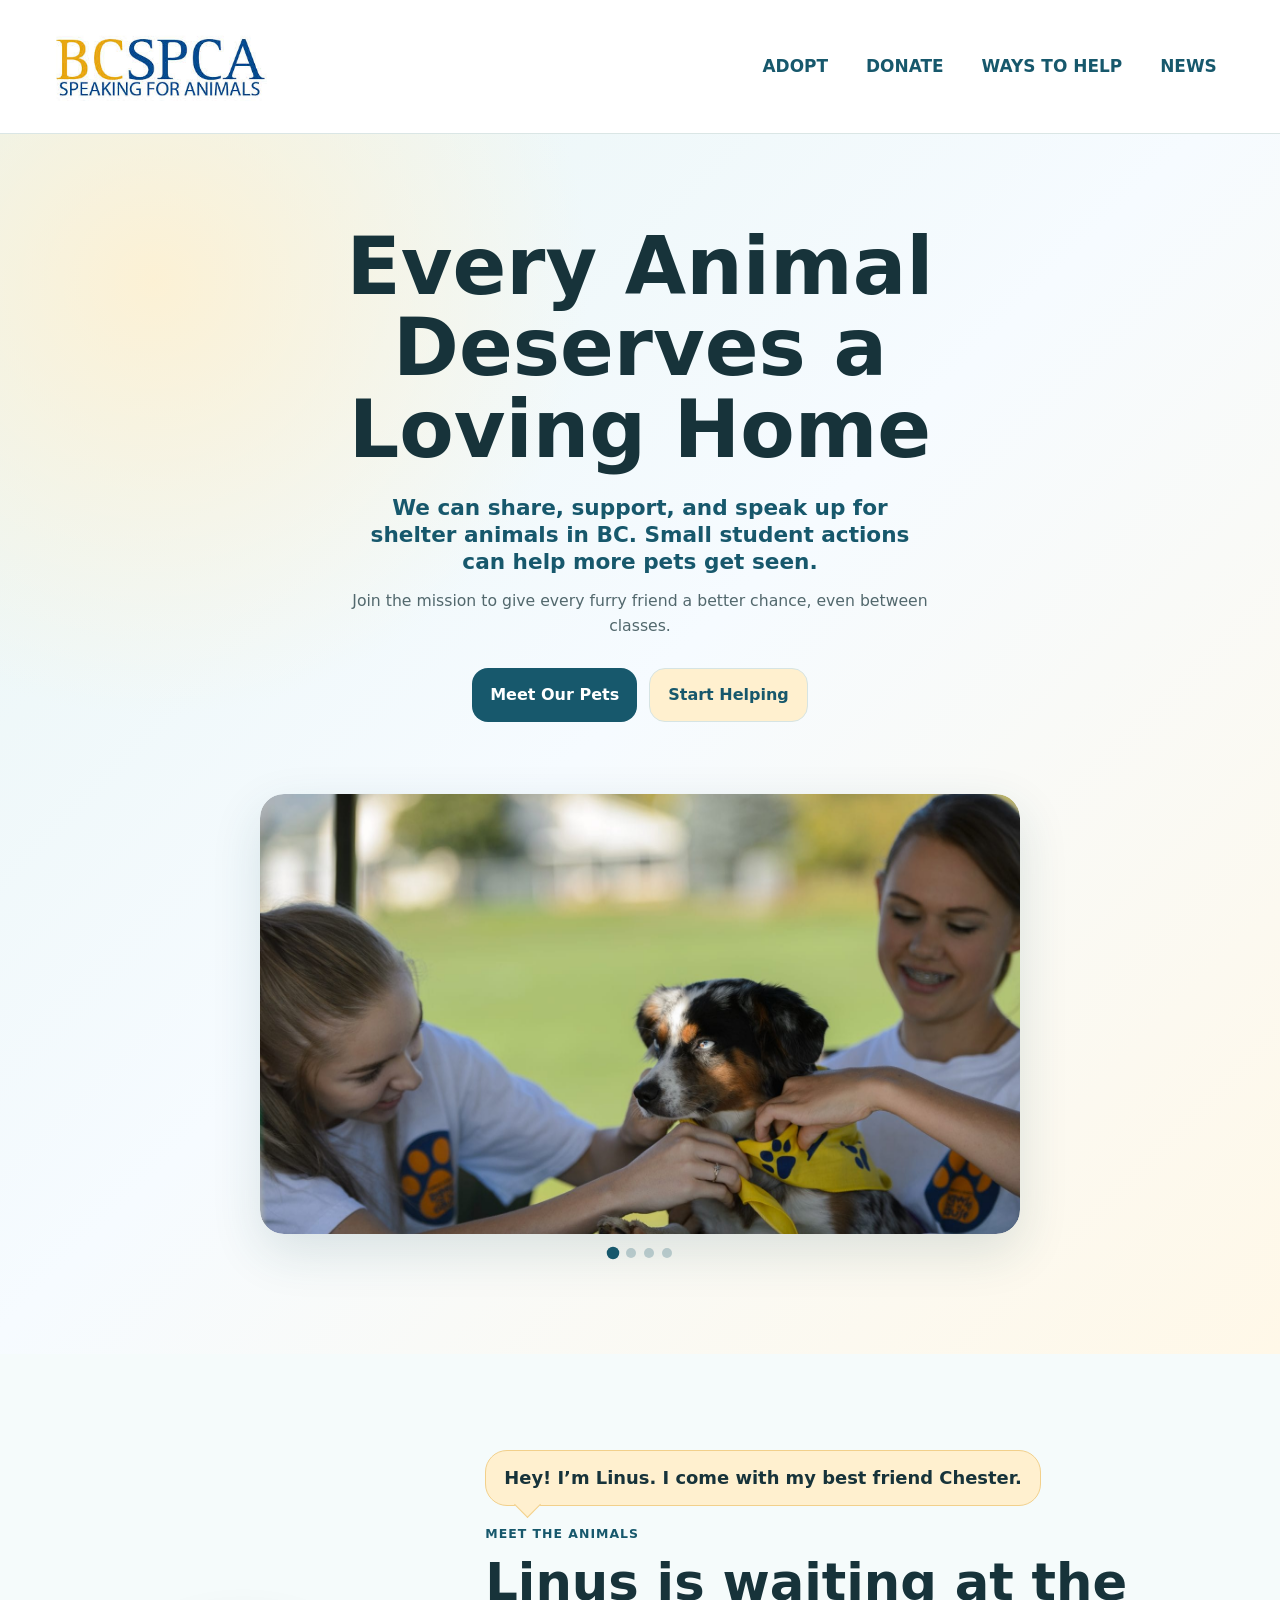
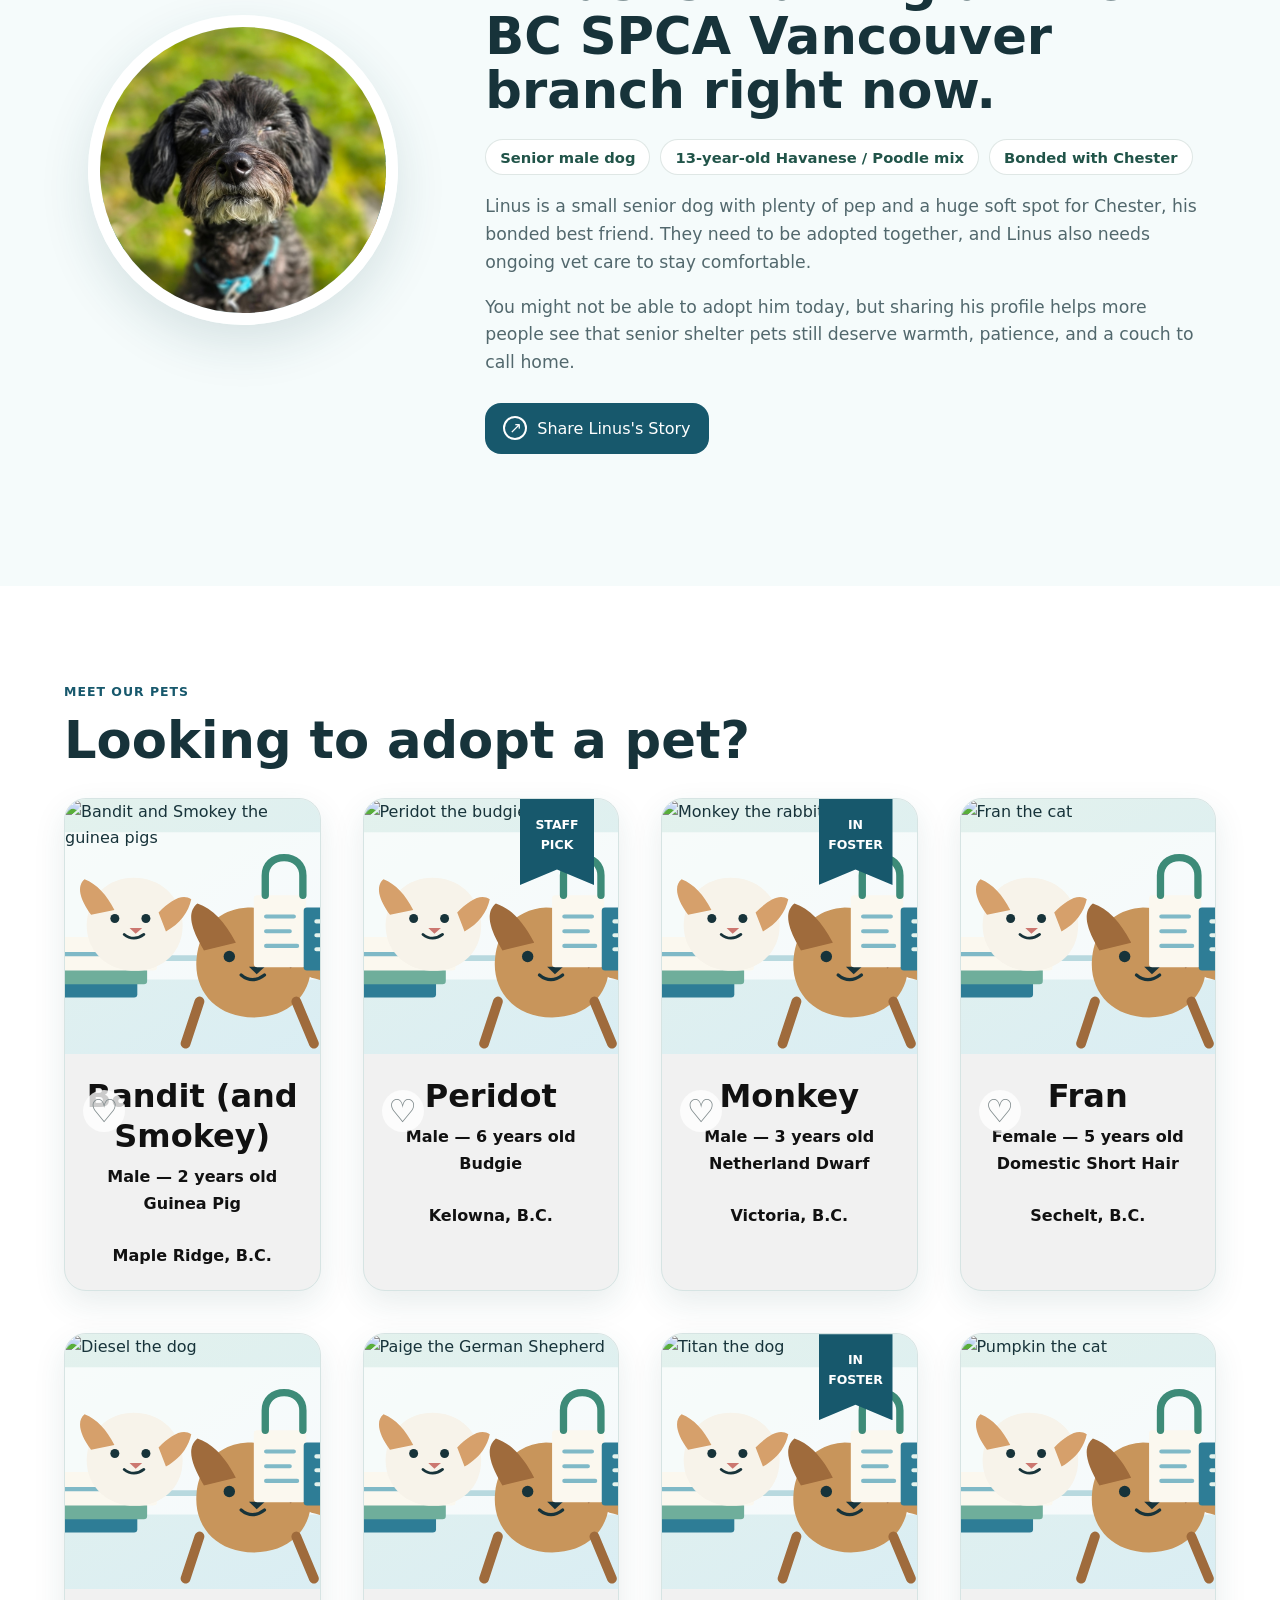
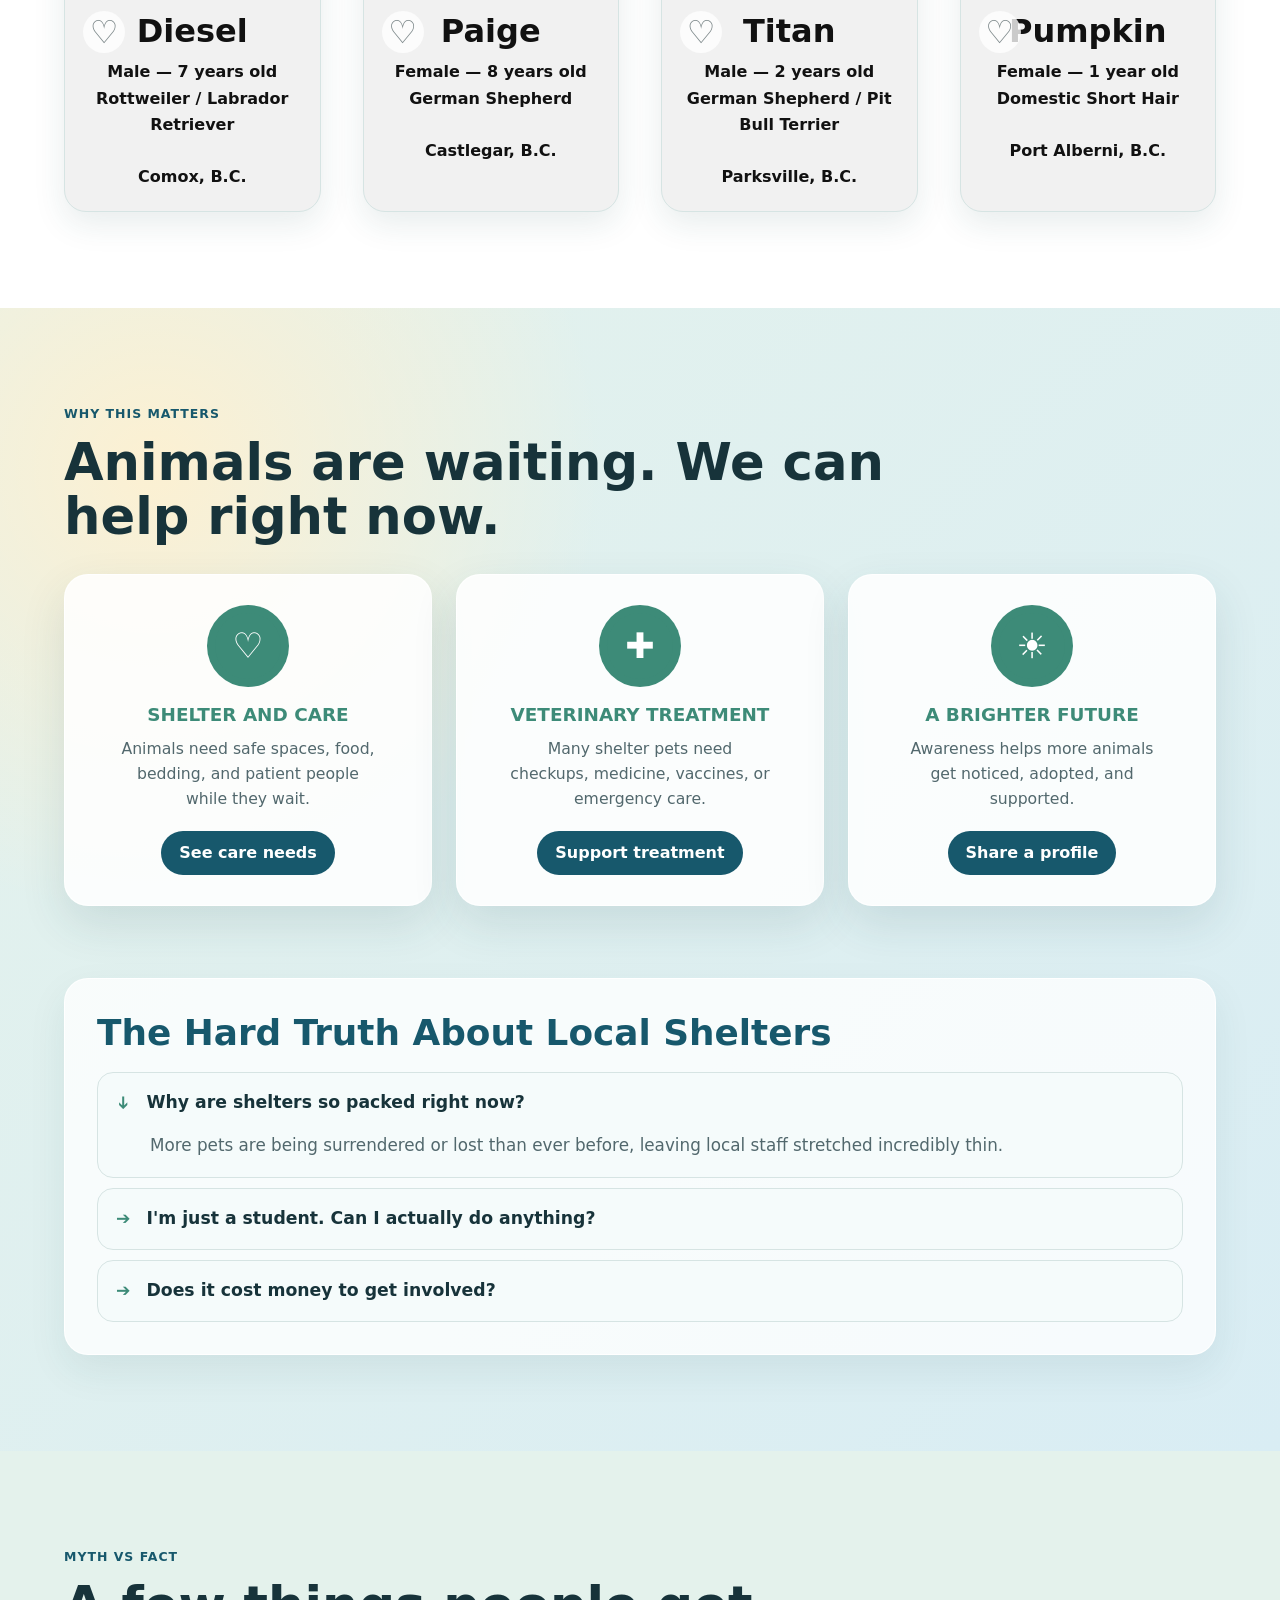
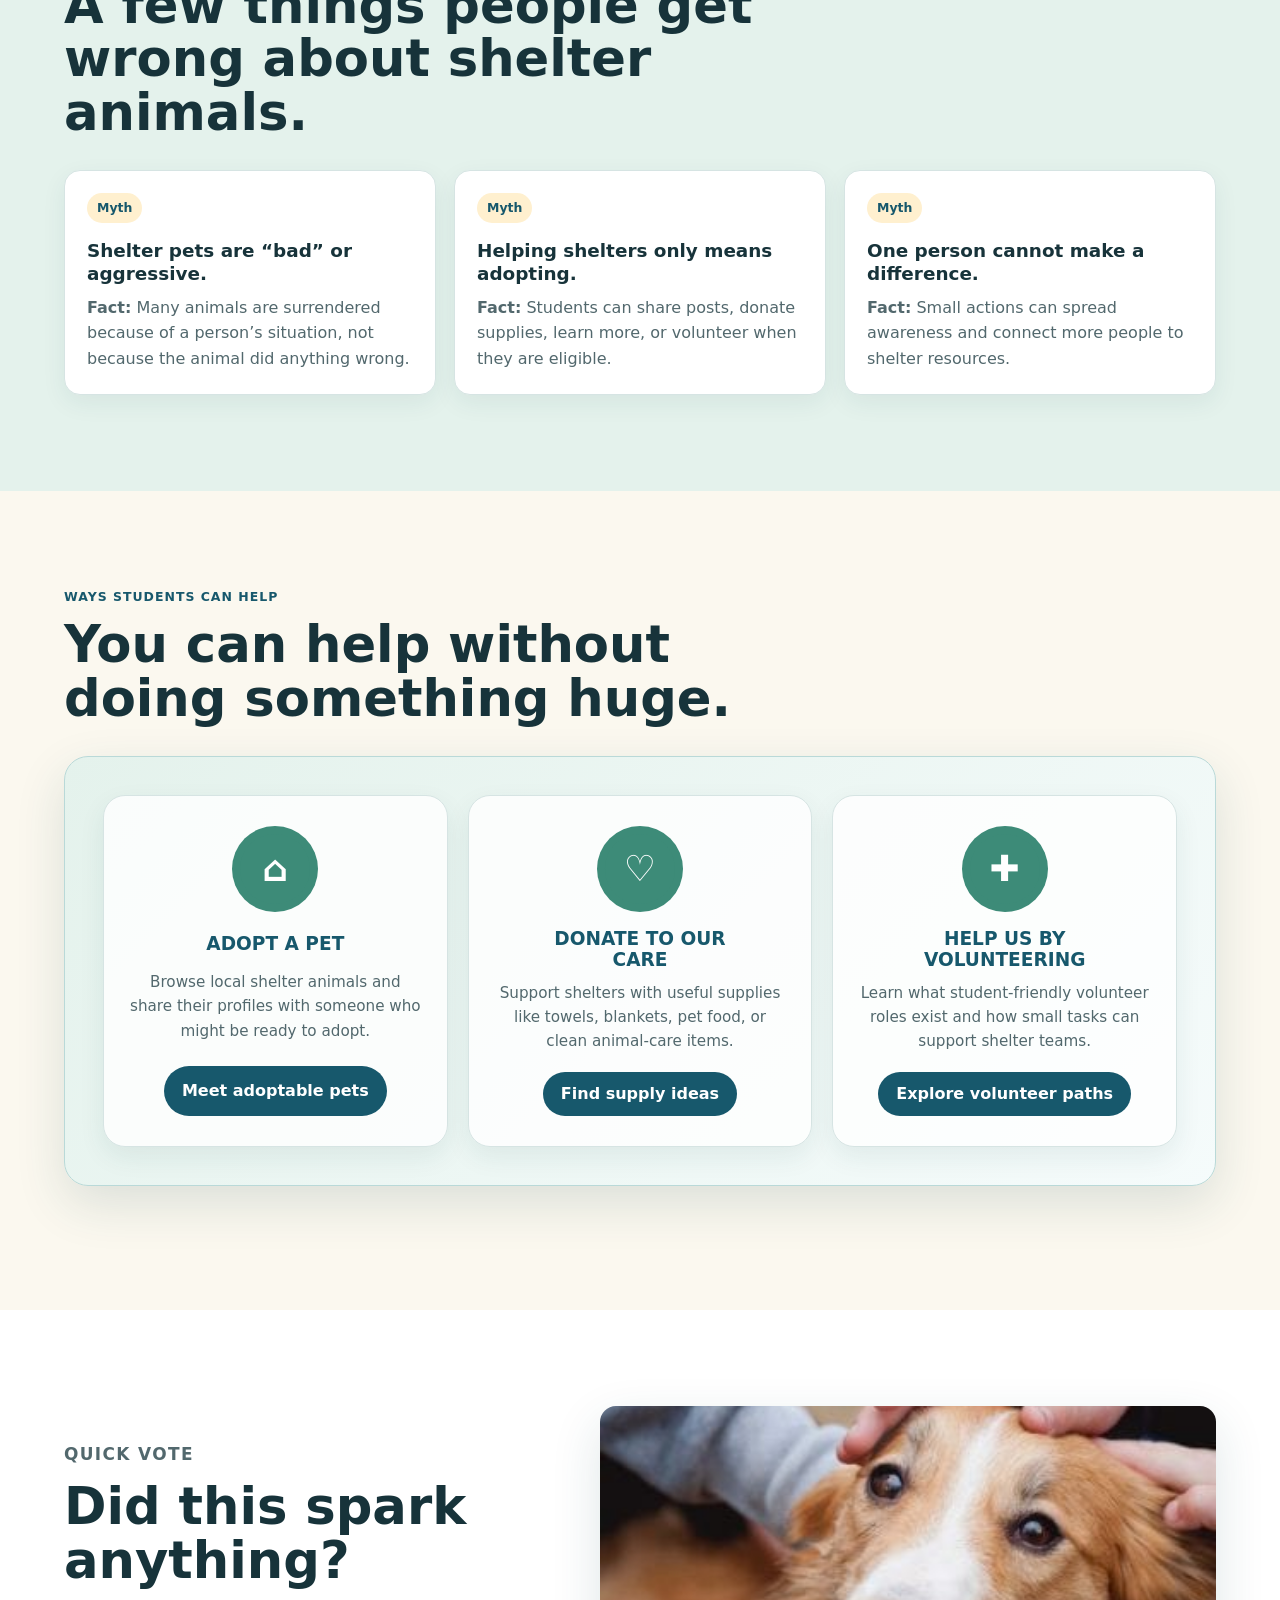
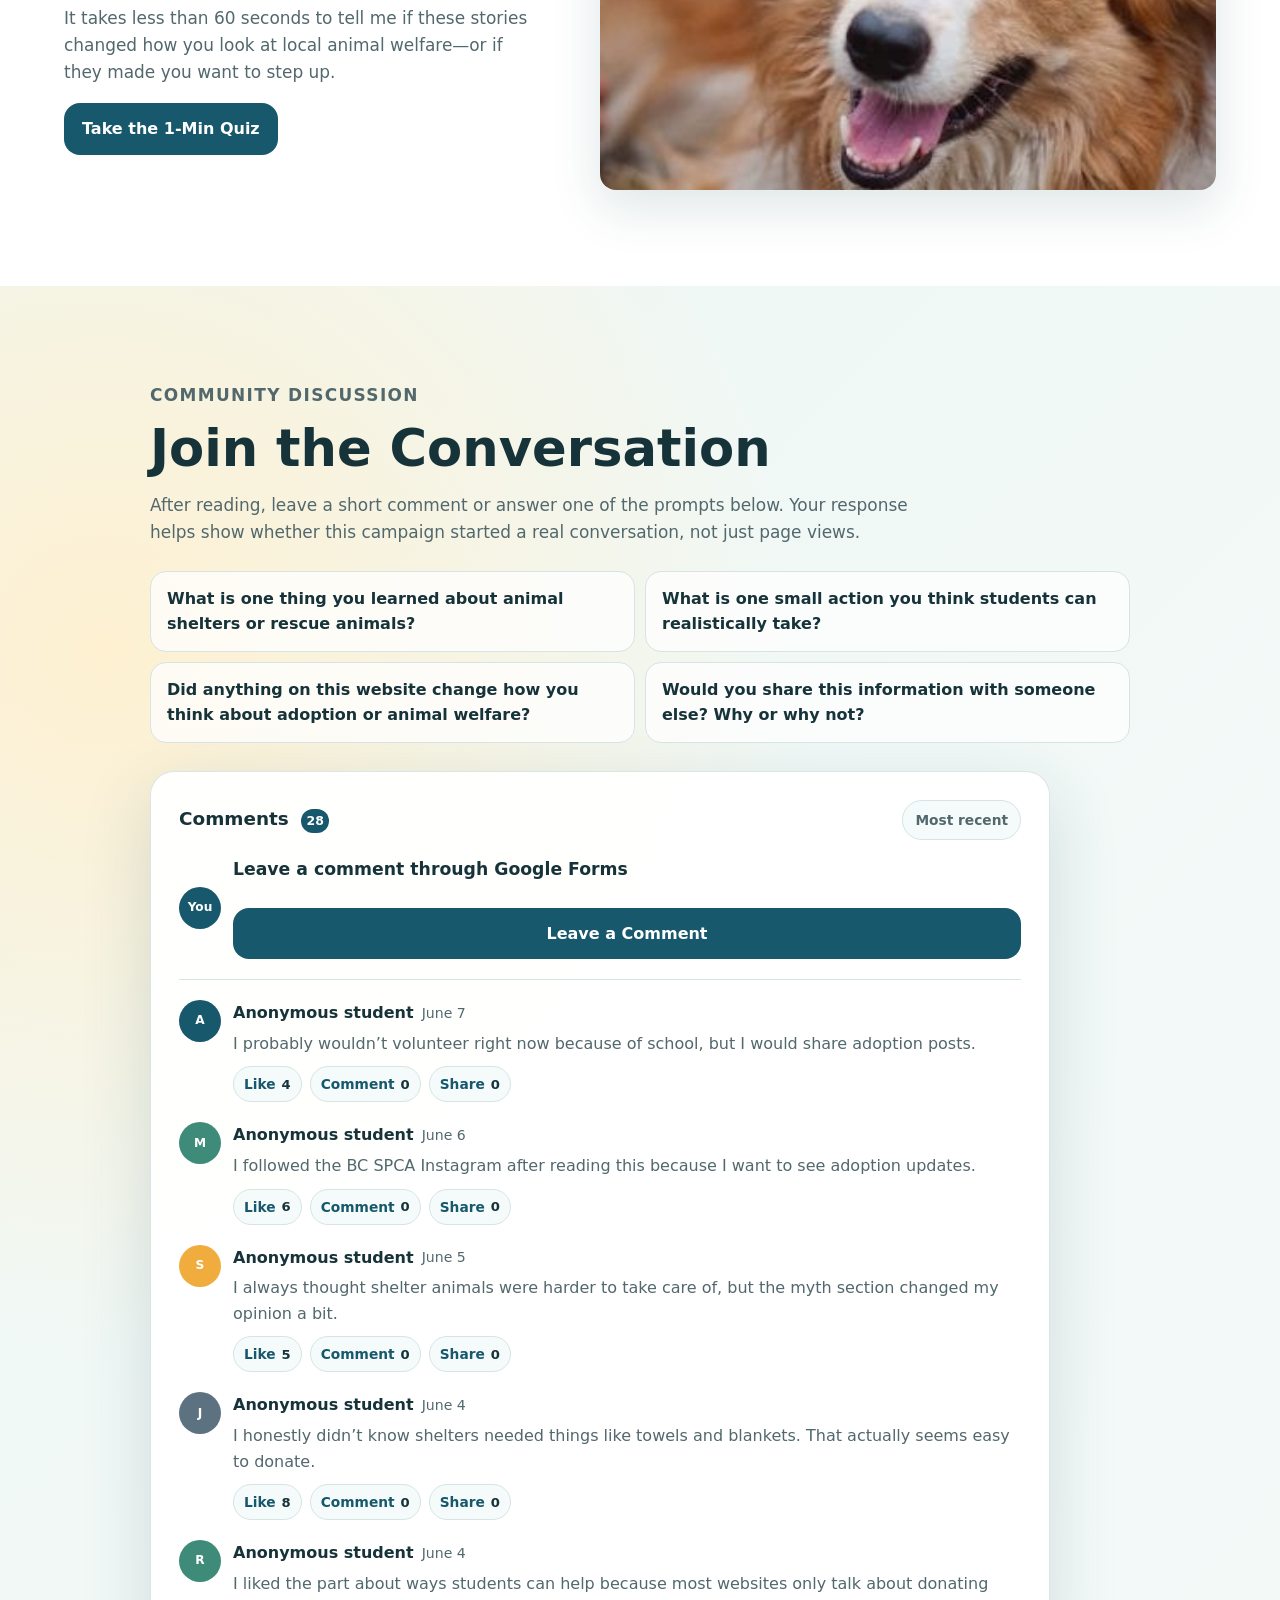
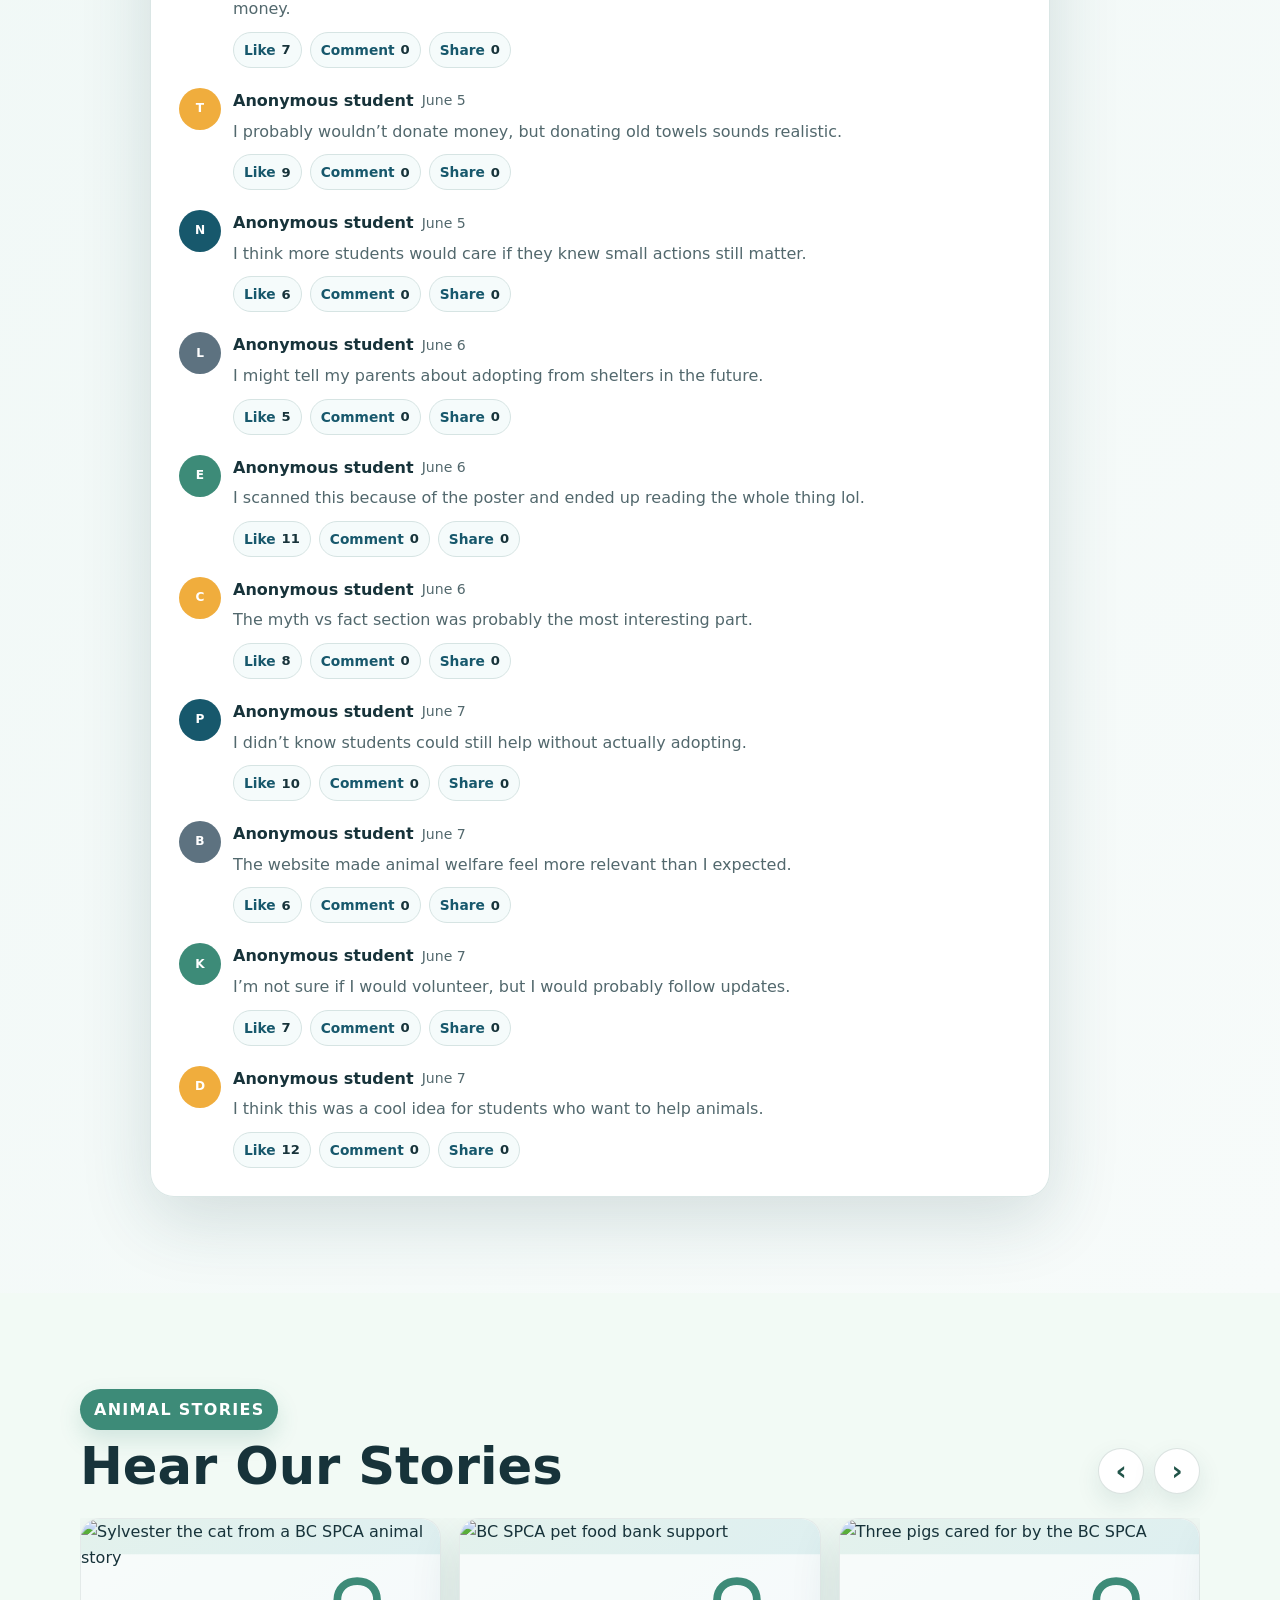
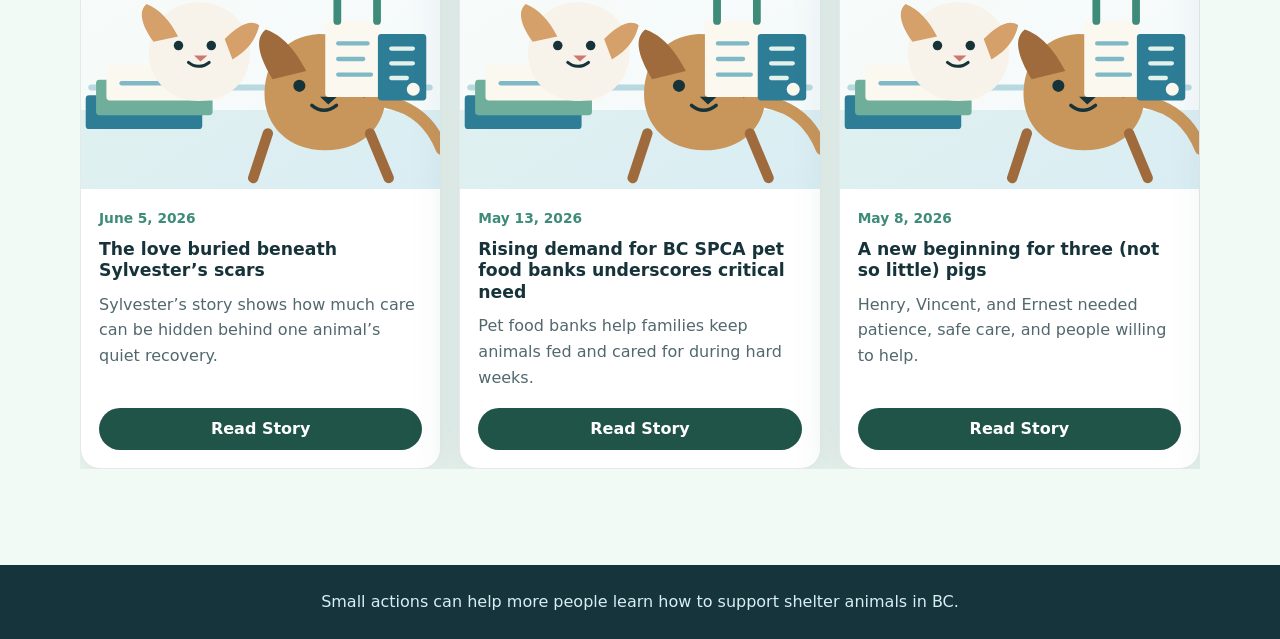
==== index.html @ 773fb3b7 "Third codex commit" ====
<!DOCTYPE html>
<html lang="en">
  <head>
    <meta charset="UTF-8" />
    <meta name="viewport" content="width=device-width, initial-scale=1.0" />
    <meta
      name="description"
      content="Simple ways students can support shelter animals in BC."
    />
    <title>Small Actions, Big Impact | Helping Shelter Animals in BC</title>
    <link rel="preconnect" href="https://images.pexels.com" />
    <link rel="stylesheet" href="styles.css" />
  </head>
  <body>
    <header class="site-header" aria-label="Page header">
      <a class="brand" href="#top" aria-label="BC SPCA home">
        <img src="assets/bcspca-logo.jpg" alt="BC SPCA Speaking for Animals" />
      </a>
      <nav aria-label="Main navigation">
        <a href="#pets">ADOPT</a>
        <a href="#help">DONATE</a>
        <a href="#why">WAYS TO HELP</a>
        <a href="#news">NEWS</a>
      </nav>
    </header>

    <main id="top">
      <section class="hero section-pad" aria-labelledby="hero-title">
        <div class="hero-content">
          <h1 id="hero-title">Every Animal Deserves a Loving Home</h1>
          <p class="subtitle">
            We can share, support, and speak up for shelter animals in BC. Small student actions can
            help more pets get seen.
          </p>
          <p class="hero-copy">
            Join the mission to give every furry friend a better chance, even between classes.
          </p>
          <div class="button-row">
            <a class="button primary" href="#pets">Meet Our Pets</a>
            <a class="button secondary" href="#help">Start Helping</a>
          </div>
        </div>

        <div class="hero-carousel" aria-label="Animal rescue photos">
          <div class="hero-carousel-window">
            <div class="hero-carousel-track" data-hero-track>
              <img
                src="assets/hero-girls-scarf-dog.jpg"
                alt="Two students putting a scarf on a dog"
              />
              <img
                src="assets/hero-school-club-banner.jpg"
                alt="A BC SPCA school pets club banner hanging on a fence"
              />
              <img
                src="assets/hero-cat-and-girl.jpg"
                alt="A student smiling at a cat"
              />
              <img
                src="assets/hero-guinea-pig-lap.jpg"
                alt="A guinea pig being held on a student's lap"
              />
            </div>
          </div>
          <div class="hero-carousel-dots" aria-label="Hero image carousel progress">
            <button type="button" data-hero-dot="0" aria-label="Show hero image 1" aria-current="true"></button>
            <button type="button" data-hero-dot="1" aria-label="Show hero image 2"></button>
            <button type="button" data-hero-dot="2" aria-label="Show hero image 3"></button>
            <button type="button" data-hero-dot="3" aria-label="Show hero image 4"></button>
          </div>
        </div>
      </section>

      <section class="animal-spotlight section-pad" aria-labelledby="spotlight-title">
        <figure class="spotlight-photo">
          <img
            src="assets/linus-bonded-to-chester.jpg"
            alt="Linus, a senior Havanese and Poodle mix at the BC SPCA Vancouver branch"
          />
        </figure>

        <div class="spotlight-copy">
          <p class="speech-bubble">Hey! I’m Linus. I come with my best friend Chester.</p>
          <p class="eyebrow">Meet the Animals</p>
          <h2 id="spotlight-title">Linus is waiting at the BC SPCA Vancouver branch right now.</h2>
          <ul class="spotlight-details" aria-label="Linus adoption details">
            <li>Senior male dog</li>
            <li>13-year-old Havanese / Poodle mix</li>
            <li>Bonded with Chester</li>
          </ul>
          <p>
            Linus is a small senior dog with plenty of pep and a huge soft spot for Chester, his
            bonded best friend. They need to be adopted together, and Linus also needs ongoing vet
            care to stay comfortable.
          </p>
          <p>
            You might not be able to adopt him today, but sharing his profile helps more people see
            that senior shelter pets still deserve warmth, patience, and a couch to call home.
          </p>
          <div class="linus-share">
            <button
              class="button primary share-story-button"
              type="button"
              data-share-button
              aria-expanded="false"
              aria-controls="linus-share-menu"
              data-share-title="Share Linus *bonded To Chester*"
              data-share-text="Linus is a senior dog at the BC SPCA Vancouver branch and is bonded with Chester."
              data-share-url="https://www.petfinder.com/dog/linus-bonded-to-chester-e10b2d6b-d2b9-40de-8120-86dfff3ef852/bc/vancouver/bc-spca-vancouver-branch-bc31/details/"
            >
              <span aria-hidden="true">↗</span>
              Share Linus's Story
            </button>
            <div class="share-menu" id="linus-share-menu" hidden>
              <p>Share this</p>
              <div class="share-menu-icons" aria-label="Share Linus on social media">
                <a
                  class="share-icon facebook"
                  href="https://www.facebook.com/sharer/sharer.php?u=https%3A%2F%2Fwww.petfinder.com%2Fdog%2Flinus-bonded-to-chester-e10b2d6b-d2b9-40de-8120-86dfff3ef852%2Fbc%2Fvancouver%2Fbc-spca-vancouver-branch-bc31%2Fdetails%2F"
                  target="_blank"
                  rel="noopener"
                  aria-label="Share Linus on Facebook"
                >
                  f
                </a>
                <a
                  class="share-icon email"
                  href="mailto:?subject=Share%20Linus%20%2Abonded%20To%20Chester%2A&body=Linus%20is%20a%20senior%20dog%20at%20the%20BC%20SPCA%20Vancouver%20branch%20and%20is%20bonded%20with%20Chester.%20See%20his%20profile%3A%20https%3A%2F%2Fwww.petfinder.com%2Fdog%2Flinus-bonded-to-chester-e10b2d6b-d2b9-40de-8120-86dfff3ef852%2Fbc%2Fvancouver%2Fbc-spca-vancouver-branch-bc31%2Fdetails%2F"
                  aria-label="Share Linus by email"
                >
                  ✉
                </a>
                <a
                  class="share-icon twitter"
                  href="https://twitter.com/intent/tweet?text=Share%20Linus%20%2Abonded%20To%20Chester%2A&url=https%3A%2F%2Fwww.petfinder.com%2Fdog%2Flinus-bonded-to-chester-e10b2d6b-d2b9-40de-8120-86dfff3ef852%2Fbc%2Fvancouver%2Fbc-spca-vancouver-branch-bc31%2Fdetails%2F"
                  target="_blank"
                  rel="noopener"
                  aria-label="Share Linus on X"
                >
                  X
                </a>
                <a
                  class="share-icon linkedin"
                  href="https://www.linkedin.com/sharing/share-offsite/?url=https%3A%2F%2Fwww.petfinder.com%2Fdog%2Flinus-bonded-to-chester-e10b2d6b-d2b9-40de-8120-86dfff3ef852%2Fbc%2Fvancouver%2Fbc-spca-vancouver-branch-bc31%2Fdetails%2F"
                  target="_blank"
                  rel="noopener"
                  aria-label="Share Linus on LinkedIn"
                >
                  in
                </a>
                <a
                  class="share-icon pinterest"
                  href="https://www.pinterest.com/pin/create/button/?url=https%3A%2F%2Fwww.petfinder.com%2Fdog%2Flinus-bonded-to-chester-e10b2d6b-d2b9-40de-8120-86dfff3ef852%2Fbc%2Fvancouver%2Fbc-spca-vancouver-branch-bc31%2Fdetails%2F&description=Share%20Linus%20%2Abonded%20To%20Chester%2A"
                  target="_blank"
                  rel="noopener"
                  aria-label="Share Linus on Pinterest"
                >
                  P
                </a>
                <a
                  class="share-icon whatsapp"
                  href="https://api.whatsapp.com/send?text=Share%20Linus%20%2Abonded%20To%20Chester%2A%20https%3A%2F%2Fwww.petfinder.com%2Fdog%2Flinus-bonded-to-chester-e10b2d6b-d2b9-40de-8120-86dfff3ef852%2Fbc%2Fvancouver%2Fbc-spca-vancouver-branch-bc31%2Fdetails%2F"
                  target="_blank"
                  rel="noopener"
                  aria-label="Share Linus on WhatsApp"
                >
                  W
                </a>
                <button
                  class="share-icon copy-link"
                  type="button"
                  data-copy-share-link
                  data-share-url="https://www.petfinder.com/dog/linus-bonded-to-chester-e10b2d6b-d2b9-40de-8120-86dfff3ef852/bc/vancouver/bc-spca-vancouver-branch-bc31/details/"
                  aria-label="Copy Linus profile link"
                >
                  ⛓
                </button>
              </div>
            </div>
            <p class="share-status" aria-live="polite"></p>
          </div>
        </div>
      </section>

      <section id="pets" class="meet-pets section-pad" aria-labelledby="pets-title">
        <div class="section-heading">
          <p class="eyebrow">Meet Our Pets</p>
          <h2 id="pets-title">Looking to adopt a pet?</h2>
        </div>

        <div class="pet-grid" aria-label="Adoptable pet cards">
          <a class="pet-card real-pet-card" href="https://adopt.spca.bc.ca/pets/780961/" target="_blank" rel="noopener">
            <img
              src="https://bcspca.shelterbuddy.com/storage/image/f5d655cb03934003b1d026d875f5e42e-1742490961-1742490975-jpg/512-0-"
              alt="Bandit and Smokey the guinea pigs"
            />
            <span class="pet-heart" aria-hidden="true">♡</span>
            <div class="pet-info">
              <h3>Bandit (and Smokey)</h3>
              <p>Male — 2 years old</p>
              <p>Guinea Pig</p>
              <span>Maple Ridge, B.C.</span>
            </div>
          </a>

          <a class="pet-card real-pet-card" href="https://adopt.spca.bc.ca/pets/789870/" target="_blank" rel="noopener">
            <span class="pet-ribbon">Staff pick</span>
            <img
              src="https://bcspca.shelterbuddy.com/storage/image/6eb6e6e0a5da42f5ba2e24404ea34b59-1772987093-1772987097-jpeg/512-0-"
              alt="Peridot the budgie"
            />
            <span class="pet-heart" aria-hidden="true">♡</span>
            <div class="pet-info">
              <h3>Peridot</h3>
              <p>Male — 6 years old</p>
              <p>Budgie</p>
              <span>Kelowna, B.C.</span>
            </div>
          </a>

          <a class="pet-card real-pet-card" href="https://adopt.spca.bc.ca/pets/788794/" target="_blank" rel="noopener">
            <span class="pet-ribbon">In foster</span>
            <img
              src="https://bcspca.shelterbuddy.com/storage/image/2ddde1e6e785481985350c576d2b8a5a-1769131964-1769131971-jpeg/512-0-"
              alt="Monkey the rabbit"
            />
            <span class="pet-heart" aria-hidden="true">♡</span>
            <div class="pet-info">
              <h3>Monkey</h3>
              <p>Male — 3 years old</p>
              <p>Netherland Dwarf</p>
              <span>Victoria, B.C.</span>
            </div>
          </a>

          <a class="pet-card real-pet-card" href="https://adopt.spca.bc.ca/pets/790618/" target="_blank" rel="noopener">
            <img
              src="https://bcspca.shelterbuddy.com/storage/image/c7bfff72e2634cf8821329eae627c089-1777317473-1777317481-jpeg/1024-0-"
              alt="Fran the cat"
            />
            <span class="pet-heart" aria-hidden="true">♡</span>
            <div class="pet-info">
              <h3>Fran</h3>
              <p>Female — 5 years old</p>
              <p>Domestic Short Hair</p>
              <span>Sechelt, B.C.</span>
            </div>
          </a>

          <a class="pet-card real-pet-card" href="https://adopt.spca.bc.ca/pets/790181/" target="_blank" rel="noopener">
            <img
              src="https://bcspca.shelterbuddy.com/storage/image/31c85f7e6f3648cb8682d94d23751175-1779137927-1779138000-jpg/512-0-"
              alt="Diesel the dog"
            />
            <span class="pet-heart" aria-hidden="true">♡</span>
            <div class="pet-info">
              <h3>Diesel</h3>
              <p>Male — 7 years old</p>
              <p>Rottweiler / Labrador Retriever</p>
              <span>Comox, B.C.</span>
            </div>
          </a>

          <a class="pet-card real-pet-card" href="https://adopt.spca.bc.ca/pets/790973/" target="_blank" rel="noopener">
            <img
              src="https://bcspca.shelterbuddy.com/storage/image/6d667b23b8a84e15b79160466209defe-1778802448-1780699249-jpg/512-0-"
              alt="Paige the German Shepherd"
            />
            <span class="pet-heart" aria-hidden="true">♡</span>
            <div class="pet-info">
              <h3>Paige</h3>
              <p>Female — 8 years old</p>
              <p>German Shepherd</p>
              <span>Castlegar, B.C.</span>
            </div>
          </a>

          <a class="pet-card real-pet-card" href="https://adopt.spca.bc.ca/pets/790745/" target="_blank" rel="noopener">
            <span class="pet-ribbon">In foster</span>
            <img
              src="https://bcspca.shelterbuddy.com/storage/image/938a45e834bb4288ab2210af97e71361-1778266271-1778266290-jpeg/512-0-"
              alt="Titan the dog"
            />
            <span class="pet-heart" aria-hidden="true">♡</span>
            <div class="pet-info">
              <h3>Titan</h3>
              <p>Male — 2 years old</p>
              <p>German Shepherd / Pit Bull Terrier</p>
              <span>Parksville, B.C.</span>
            </div>
          </a>

          <a class="pet-card real-pet-card" href="https://adopt.spca.bc.ca/pets/791448/" target="_blank" rel="noopener">
            <img
              src="https://bcspca.shelterbuddy.com/storage/image/b7d9d36ae2e94905844f7f4ba56d80c2-1780767827-1780781102-jpg/512-0-"
              alt="Pumpkin the cat"
            />
            <span class="pet-heart" aria-hidden="true">♡</span>
            <div class="pet-info">
              <h3>Pumpkin</h3>
              <p>Female — 1 year old</p>
              <p>Domestic Short Hair</p>
              <span>Port Alberni, B.C.</span>
            </div>
          </a>
        </div>
      </section>

      <section id="why" class="why section-pad" aria-labelledby="why-title">
        <div class="section-heading">
          <p class="eyebrow">Why This Matters</p>
          <h2 id="why-title">Animals are waiting. We can help right now.</h2>
        </div>

        <div class="impact-grid" aria-label="Why support matters">
          <article class="impact-card">
            <span class="impact-icon" aria-hidden="true">♡</span>
            <h3>Shelter and care</h3>
            <p>Animals need safe spaces, food, bedding, and patient people while they wait.</p>
            <a href="https://spca.bc.ca/programs-services/animal-centre-services/" target="_blank" rel="noopener">See care needs</a>
          </article>

          <article class="impact-card">
            <span class="impact-icon" aria-hidden="true">✚</span>
            <h3>Veterinary treatment</h3>
            <p>Many shelter pets need checkups, medicine, vaccines, or emergency care.</p>
            <a href="https://medical.spca.bc.ca/" target="_blank" rel="noopener">Support treatment</a>
          </article>

          <article class="impact-card">
            <span class="impact-icon" aria-hidden="true">☀</span>
            <h3>A brighter future</h3>
            <p>Awareness helps more animals get noticed, adopted, and supported.</p>
            <a href="https://adopt.spca.bc.ca/pets/" target="_blank" rel="noopener">Share a profile</a>
          </article>
        </div>

        <div class="shelter-faq" aria-labelledby="faq-title">
          <h3 id="faq-title">The Hard Truth About Local Shelters</h3>

          <div class="faq-item is-open">
            <button class="faq-question" type="button" aria-expanded="true">
              <span>Why are shelters so packed right now?</span>
            </button>
            <div class="faq-answer">
              <p>More pets are being surrendered or lost than ever before, leaving local staff stretched incredibly thin.</p>
            </div>
          </div>

          <div class="faq-item">
            <button class="faq-question" type="button" aria-expanded="false">
              <span>I'm just a student. Can I actually do anything?</span>
            </button>
            <div class="faq-answer">
              <p>Yes. Shelters desperately need community word-of-mouth. Driving local awareness helps animals find homes faster.</p>
            </div>
          </div>

          <div class="faq-item">
            <button class="faq-question" type="button" aria-expanded="false">
              <span>Does it cost money to get involved?</span>
            </button>
            <div class="faq-answer">
              <p>Not a single cent. Sharing resources, donating old blankets, or volunteering your time costs absolutely nothing.</p>
            </div>
          </div>
        </div>
      </section>

      <section class="myths section-pad" aria-labelledby="myth-title">
        <div class="section-heading">
          <p class="eyebrow">Myth vs Fact</p>
          <h2 id="myth-title">A few things people get wrong about shelter animals.</h2>
        </div>

        <div class="card-grid three">
          <article class="card myth-card">
            <span class="tag">Myth</span>
            <h3>Shelter pets are “bad” or aggressive.</h3>
            <p><strong>Fact:</strong> Many animals are surrendered because of a person’s situation, not because the animal did anything wrong.</p>
          </article>

          <article class="card myth-card">
            <span class="tag">Myth</span>
            <h3>Helping shelters only means adopting.</h3>
            <p><strong>Fact:</strong> Students can share posts, donate supplies, learn more, or volunteer when they are eligible.</p>
          </article>

          <article class="card myth-card">
            <span class="tag">Myth</span>
            <h3>One person cannot make a difference.</h3>
            <p><strong>Fact:</strong> Small actions can spread awareness and connect more people to shelter resources.</p>
          </article>
        </div>
      </section>

      <section id="help" class="help section-pad" aria-labelledby="help-title">
        <div class="section-heading">
          <p class="eyebrow">Ways Students Can Help</p>
          <h2 id="help-title">You can help without doing something huge.</h2>
        </div>

        <div class="ways-grid rescue-actions" aria-label="Three ways to help">
          <article class="way-card">
            <span class="way-icon" aria-hidden="true">⌂</span>
            <h3>Adopt a pet</h3>
            <p>Browse local shelter animals and share their profiles with someone who might be ready to adopt.</p>
            <a href="https://adopt.spca.bc.ca/pets/" target="_blank" rel="noopener">Meet adoptable pets</a>
          </article>

          <article class="way-card">
            <span class="way-icon" aria-hidden="true">♡</span>
            <h3>Donate to our care</h3>
            <p>Support shelters with useful supplies like towels, blankets, pet food, or clean animal-care items.</p>
            <a href="https://spca.bc.ca/donate/other-ways-to-give/" target="_blank" rel="noopener">Find supply ideas</a>
          </article>

          <article class="way-card">
            <span class="way-icon" aria-hidden="true">✚</span>
            <h3>Help us by volunteering</h3>
            <p>Learn what student-friendly volunteer roles exist and how small tasks can support shelter teams.</p>
            <a href="https://spca.bc.ca/ways-to-help/volunteer/youth-volunteers/" target="_blank" rel="noopener">Explore volunteer paths</a>
          </article>
        </div>
      </section>

      <section id="survey" class="survey section-pad" aria-labelledby="survey-title">
        <div class="split">
          <div>
            <p class="eyebrow">Quick Vote</p>
            <h2 id="survey-title">Did this spark anything?</h2>
            <p>
              It takes less than 60 seconds to tell me if these stories changed how you look at
              local animal welfare—or if they made you want to step up.
            </p>
            <a class="button primary" href="#GOOGLE_FORM_LINK">Take the 1-Min Quiz</a>
          </div>

          <img
            src="assets/quick-vote-dog.jpg"
            alt="A happy dog being petted by students"
          />
        </div>
      </section>

      <section id="discussion" class="discussion section-pad" aria-labelledby="discussion-title">
        <div class="discussion-main">
          <p class="eyebrow">Community Discussion</p>
          <h2 id="discussion-title">Join the Conversation</h2>
          <p>
            After reading, leave a short comment or answer one of the prompts below. Your response
            helps show whether this campaign started a real conversation, not just page views.
          </p>

          <div class="prompt-list" aria-label="Discussion prompts">
            <p>What is one thing you learned about animal shelters or rescue animals?</p>
            <p>What is one small action you think students can realistically take?</p>
            <p>Did anything on this website change how you think about adoption or animal welfare?</p>
            <p>Would you share this information with someone else? Why or why not?</p>
          </div>

          <div class="comment-board" aria-labelledby="recent-comments-title">
            <div class="comment-board-top">
              <h3 id="recent-comments-title">Comments <span>28</span></h3>
              <div class="comment-sort" aria-label="Comment sorting">
                <span>Most recent</span>
              </div>
            </div>

            <div class="comment-form google-comment-card" aria-describedby="comment-note">
              <div class="comment-avatar" aria-hidden="true">You</div>
              <div class="comment-composer">
                <h4>Leave a comment through Google Forms</h4>
                <!-- Replace #COMMENT_FORM_LINK with your Google Form URL for collecting comments. -->
                <a class="button primary discussion-link" href="#COMMENT_FORM_LINK" target="_blank" rel="noopener">
                  Leave a Comment
                </a>
              </div>
            </div>

            <div class="comment-stack">
              <article class="feed-comment">
                <div class="comment-avatar" aria-hidden="true">A</div>
                <div class="comment-content">
                  <div class="comment-header">
                    <strong>Anonymous student</strong>
                    <span>June 7</span>
                  </div>
                  <p>I probably wouldn’t volunteer right now because of school, but I would share adoption posts.</p>
                  <div class="comment-actions" aria-label="Comment actions">
                    <button class="comment-action-button like-button" type="button" data-comment-id="comment-1" data-base-likes="4">
                      Like
                    </button>
                    <button class="comment-action-button reply-button" type="button" data-comment-id="comment-1">
                      Reply
                    </button>
                    <span class="like-count" data-comment-id="comment-1">4 students relate</span>
                  </div>
                </div>
              </article>

              <article class="feed-comment">
                <div class="comment-avatar alt" aria-hidden="true">M</div>
                <div class="comment-content">
                  <div class="comment-header">
                    <strong>Anonymous student</strong>
                    <span>June 6</span>
                  </div>
                  <p>I followed the BC SPCA Instagram after reading this because I want to see adoption updates.</p>
                  <div class="comment-actions" aria-label="Comment actions">
                    <button class="comment-action-button like-button" type="button" data-comment-id="comment-2" data-base-likes="6">
                      Like
                    </button>
                    <button class="comment-action-button reply-button" type="button" data-comment-id="comment-2">
                      Reply
                    </button>
                    <span class="like-count" data-comment-id="comment-2">6 students relate</span>
                  </div>
                </div>
              </article>

              <article class="feed-comment">
                <div class="comment-avatar warm" aria-hidden="true">S</div>
                <div class="comment-content">
                  <div class="comment-header">
                    <strong>Anonymous student</strong>
                    <span>June 5</span>
                  </div>
                  <p>I always thought shelter animals were harder to take care of, but the myth section changed my opinion a bit.</p>
                  <div class="comment-actions" aria-label="Comment actions">
                    <button class="comment-action-button like-button" type="button" data-comment-id="comment-3" data-base-likes="5">
                      Like
                    </button>
                    <button class="comment-action-button reply-button" type="button" data-comment-id="comment-3">
                      Reply
                    </button>
                    <span class="like-count" data-comment-id="comment-3">5 students relate</span>
                  </div>
                </div>
              </article>

              <article class="feed-comment">
                <div class="comment-avatar deep" aria-hidden="true">J</div>
                <div class="comment-content">
                  <div class="comment-header">
                    <strong>Anonymous student</strong>
                    <span>June 4</span>
                  </div>
                  <p>I honestly didn’t know shelters needed things like towels and blankets. That actually seems easy to donate.</p>
                  <div class="comment-actions" aria-label="Comment actions">
                    <button class="comment-action-button like-button" type="button" data-comment-id="comment-4" data-base-likes="8">
                      Like
                    </button>
                    <button class="comment-action-button reply-button" type="button" data-comment-id="comment-4">
                      Reply
                    </button>
                    <span class="like-count" data-comment-id="comment-4">8 students relate</span>
                  </div>
                </div>
              </article>

              <article class="feed-comment">
                <div class="comment-avatar alt" aria-hidden="true">R</div>
                <div class="comment-content">
                  <div class="comment-header">
                    <strong>Anonymous student</strong>
                    <span>June 4</span>
                  </div>
                  <p>I liked the part about ways students can help because most websites only talk about donating money.</p>
                  <div class="comment-actions" aria-label="Comment actions">
                    <button class="comment-action-button like-button" type="button" data-comment-id="comment-5" data-base-likes="7">
                      Like
                    </button>
                    <button class="comment-action-button reply-button" type="button" data-comment-id="comment-5">
                      Reply
                    </button>
                    <span class="like-count" data-comment-id="comment-5">7 students relate</span>
                  </div>
                </div>
              </article>

              <article class="feed-comment">
                <div class="comment-avatar warm" aria-hidden="true">T</div>
                <div class="comment-content">
                  <div class="comment-header">
                    <strong>Anonymous student</strong>
                    <span>June 5</span>
                  </div>
                  <p>I probably wouldn’t donate money, but donating old towels sounds realistic.</p>
                  <div class="comment-actions" aria-label="Comment actions">
                    <button class="comment-action-button like-button" type="button" data-comment-id="comment-6" data-base-likes="9">
                      Like
                    </button>
                    <button class="comment-action-button reply-button" type="button" data-comment-id="comment-6">
                      Reply
                    </button>
                    <span class="like-count" data-comment-id="comment-6">9 students relate</span>
                  </div>
                </div>
              </article>

              <article class="feed-comment">
                <div class="comment-avatar" aria-hidden="true">N</div>
                <div class="comment-content">
                  <div class="comment-header">
                    <strong>Anonymous student</strong>
                    <span>June 5</span>
                  </div>
                  <p>I think more students would care if they knew small actions still matter.</p>
                  <div class="comment-actions" aria-label="Comment actions">
                    <button class="comment-action-button like-button" type="button" data-comment-id="comment-7" data-base-likes="6">
                      Like
                    </button>
                    <button class="comment-action-button reply-button" type="button" data-comment-id="comment-7">
                      Reply
                    </button>
                    <span class="like-count" data-comment-id="comment-7">6 students relate</span>
                  </div>
                </div>
              </article>

              <article class="feed-comment">
                <div class="comment-avatar deep" aria-hidden="true">L</div>
                <div class="comment-content">
                  <div class="comment-header">
                    <strong>Anonymous student</strong>
                    <span>June 6</span>
                  </div>
                  <p>I might tell my parents about adopting from shelters in the future.</p>
                  <div class="comment-actions" aria-label="Comment actions">
                    <button class="comment-action-button like-button" type="button" data-comment-id="comment-8" data-base-likes="5">
                      Like
                    </button>
                    <button class="comment-action-button reply-button" type="button" data-comment-id="comment-8">
                      Reply
                    </button>
                    <span class="like-count" data-comment-id="comment-8">5 students relate</span>
                  </div>
                </div>
              </article>

              <article class="feed-comment">
                <div class="comment-avatar alt" aria-hidden="true">E</div>
                <div class="comment-content">
                  <div class="comment-header">
                    <strong>Anonymous student</strong>
                    <span>June 6</span>
                  </div>
                  <p>I scanned this because of the poster and ended up reading the whole thing lol.</p>
                  <div class="comment-actions" aria-label="Comment actions">
                    <button class="comment-action-button like-button" type="button" data-comment-id="comment-9" data-base-likes="11">
                      Like
                    </button>
                    <button class="comment-action-button reply-button" type="button" data-comment-id="comment-9">
                      Reply
                    </button>
                    <span class="like-count" data-comment-id="comment-9">11 students relate</span>
                  </div>
                </div>
              </article>

              <article class="feed-comment">
                <div class="comment-avatar warm" aria-hidden="true">C</div>
                <div class="comment-content">
                  <div class="comment-header">
                    <strong>Anonymous student</strong>
                    <span>June 6</span>
                  </div>
                  <p>The myth vs fact section was probably the most interesting part.</p>
                  <div class="comment-actions" aria-label="Comment actions">
                    <button class="comment-action-button like-button" type="button" data-comment-id="comment-10" data-base-likes="8">
                      Like
                    </button>
                    <button class="comment-action-button reply-button" type="button" data-comment-id="comment-10">
                      Reply
                    </button>
                    <span class="like-count" data-comment-id="comment-10">8 students relate</span>
                  </div>
                </div>
              </article>

              <article class="feed-comment">
                <div class="comment-avatar" aria-hidden="true">P</div>
                <div class="comment-content">
                  <div class="comment-header">
                    <strong>Anonymous student</strong>
                    <span>June 7</span>
                  </div>
                  <p>I didn’t know students could still help without actually adopting.</p>
                  <div class="comment-actions" aria-label="Comment actions">
                    <button class="comment-action-button like-button" type="button" data-comment-id="comment-11" data-base-likes="10">
                      Like
                    </button>
                    <button class="comment-action-button reply-button" type="button" data-comment-id="comment-11">
                      Reply
                    </button>
                    <span class="like-count" data-comment-id="comment-11">10 students relate</span>
                  </div>
                </div>
              </article>

              <article class="feed-comment">
                <div class="comment-avatar deep" aria-hidden="true">B</div>
                <div class="comment-content">
                  <div class="comment-header">
                    <strong>Anonymous student</strong>
                    <span>June 7</span>
                  </div>
                  <p>The website made animal welfare feel more relevant than I expected.</p>
                  <div class="comment-actions" aria-label="Comment actions">
                    <button class="comment-action-button like-button" type="button" data-comment-id="comment-12" data-base-likes="6">
                      Like
                    </button>
                    <button class="comment-action-button reply-button" type="button" data-comment-id="comment-12">
                      Reply
                    </button>
                    <span class="like-count" data-comment-id="comment-12">6 students relate</span>
                  </div>
                </div>
              </article>

              <article class="feed-comment">
                <div class="comment-avatar alt" aria-hidden="true">K</div>
                <div class="comment-content">
                  <div class="comment-header">
                    <strong>Anonymous student</strong>
                    <span>June 7</span>
                  </div>
                  <p>I’m not sure if I would volunteer, but I would probably follow updates.</p>
                  <div class="comment-actions" aria-label="Comment actions">
                    <button class="comment-action-button like-button" type="button" data-comment-id="comment-13" data-base-likes="7">
                      Like
                    </button>
                    <button class="comment-action-button reply-button" type="button" data-comment-id="comment-13">
                      Reply
                    </button>
                    <span class="like-count" data-comment-id="comment-13">7 students relate</span>
                  </div>
                </div>
              </article>

              <article class="feed-comment">
                <div class="comment-avatar warm" aria-hidden="true">D</div>
                <div class="comment-content">
                  <div class="comment-header">
                    <strong>Anonymous student</strong>
                    <span>June 7</span>
                  </div>
                  <p>I think this was a cool idea for students who want to help animals.</p>
                  <div class="comment-actions" aria-label="Comment actions">
                    <button class="comment-action-button like-button" type="button" data-comment-id="comment-14" data-base-likes="12">
                      Like
                    </button>
                    <button class="comment-action-button reply-button" type="button" data-comment-id="comment-14">
                      Reply
                    </button>
                    <span class="like-count" data-comment-id="comment-14">12 students relate</span>
                  </div>
                </div>
              </article>
            </div>

          </div>
        </div>
      </section>

      <section id="news" class="story-carousel section-pad" aria-labelledby="story-carousel-title">
        <div class="story-carousel-heading">
          <div>
            <p class="eyebrow">Animal Stories</p>
            <h2 id="story-carousel-title">Hear Our Stories</h2>
          </div>
          <div class="story-controls" aria-label="Story carousel controls">
            <button class="story-control" type="button" data-story-prev aria-label="Previous story">‹</button>
            <button class="story-control" type="button" data-story-next aria-label="Next story">›</button>
          </div>
        </div>

        <div class="story-window" aria-live="polite">
          <div class="story-track" data-story-track>
            <article class="story-card">
              <img
                src="https://spca.bc.ca/wp-content/uploads/2026/06/sylvester-the-cat-x-ray-with-bullet.png"
                alt="Sylvester the cat from a BC SPCA animal story"
              />
              <div>
                <span>June 5, 2026</span>
                <h3>The love buried beneath Sylvester’s scars</h3>
                <p>
                  Sylvester’s story shows how much care can be hidden behind one animal’s quiet
                  recovery.
                </p>
                <a href="https://spca.bc.ca/news/the-love-buried-beneath-sylvesters-scars/" target="_blank" rel="noopener">Read Story</a>
              </div>
            </article>

            <article class="story-card">
              <img
                src="https://spca.bc.ca/wp-content/uploads/2026/05/Pet-Food-Bank-banner-for-news-item.png"
                alt="BC SPCA pet food bank support"
              />
              <div>
                <span>May 13, 2026</span>
                <h3>Rising demand for BC SPCA pet food banks underscores critical need</h3>
                <p>
                  Pet food banks help families keep animals fed and cared for during hard weeks.
                </p>
                <a href="https://spca.bc.ca/news/rising-demand-for-bc-spca-pet-food-banks-underscores-critical-need-for-community-support/" target="_blank" rel="noopener">Read Story</a>
              </div>
            </article>

            <article class="story-card">
              <img
                src="https://spca.bc.ca/wp-content/uploads/2026/05/3-pigs-henry-ernest-vincent-in-barn.jpg"
                alt="Three pigs cared for by the BC SPCA"
              />
              <div>
                <span>May 8, 2026</span>
                <h3>A new beginning for three (not so little) pigs</h3>
                <p>
                  Henry, Vincent, and Ernest needed patience, safe care, and people willing to help.
                </p>
                <a href="https://spca.bc.ca/news/a-new-beginning-for-three-not-so-little-pigs/" target="_blank" rel="noopener">Read Story</a>
              </div>
            </article>

            <article class="story-card">
              <img
                src="https://spca.bc.ca/wp-content/uploads/2022/04/news-black-bear-and-cub-Maja-Lakhani.jpeg"
                alt="A black bear mother and cub"
              />
              <div>
                <span>May 8, 2026</span>
                <h3>Five awesome animal moms</h3>
                <p>
                  A quick reminder that the animal world is full of protective, patient, amazing moms.
                </p>
                <a href="https://spca.bc.ca/news/five-awesome-animal-moms/" target="_blank" rel="noopener">Read Story</a>
              </div>
            </article>

            <article class="story-card">
              <img
                src="https://spca.bc.ca/wp-content/uploads/2026/04/Zoe-gray-cat-on-office-chair.jpg"
                alt="Zoe the gray cat resting on an office chair"
              />
              <div>
                <span>April 10, 2026</span>
                <h3>Zoe finds comfort during her stay with the BC SPCA</h3>
                <p>
                  Zoe’s story shows how emergency support can protect pets when families are in crisis.
                </p>
                <a href="https://spca.bc.ca/news/zoe-finds-comfort-cat-emergency-boarding-story/" target="_blank" rel="noopener">Read Story</a>
              </div>
            </article>

            <article class="story-card">
              <img
                src="https://spca.bc.ca/wp-content/uploads/2026/03/Gus-in-care-at-the-BCSPCA.png"
                alt="Gus during his time in BC SPCA care"
              />
              <div>
                <span>March 6, 2026</span>
                <h3>Home at last: Gus’s journey to his forever family</h3>
                <p>
                  Gus’s path from hardship to home is exactly why animal welfare stories matter.
                </p>
                <a href="https://spca.bc.ca/news/home-at-last-gus-journey-to-his-forever-family/" target="_blank" rel="noopener">Read Story</a>
              </div>
            </article>
          </div>
        </div>
      </section>

    </main>

    <footer class="site-footer">
      <p>Small actions can help more people learn how to support shelter animals in BC.</p>
    </footer>

    <script src="script.js"></script>
  </body>
</html>
---- styles.css ----
:root {
  --ink: #17333a;
  --muted: #52686d;
  --soft-blue: #d9edf4;
  --blue: #2e7d96;
  --deep-blue: #17586c;
  --green: #3d8b78;
  --deep-green: #215449;
  --soft-green: #e4f2ec;
  --cream: #fbf8ef;
  --sun: #f0ad3d;
  --soft-sun: #fff0cf;
  --white: #ffffff;
  --line: #d6e4e3;
  --shadow: 0 18px 50px rgba(31, 75, 82, 0.14);
  --radius: 16px;
}

* {
  box-sizing: border-box;
}

html {
  scroll-behavior: smooth;
}

body {
  margin: 0;
  color: var(--ink);
  background: var(--cream);
  font-family: Inter, ui-sans-serif, system-ui, -apple-system, BlinkMacSystemFont, "Segoe UI", sans-serif;
  line-height: 1.6;
}

img {
  display: block;
  max-width: 100%;
}

a {
  color: inherit;
}

.site-header {
  position: sticky;
  top: 0;
  z-index: 10;
  display: flex;
  align-items: center;
  justify-content: space-between;
  gap: 16px;
  padding: 14px clamp(18px, 4vw, 56px);
  background: var(--white);
  border-bottom: 1px solid rgba(214, 228, 227, 0.9);
  backdrop-filter: blur(16px);
}

.brand {
  display: inline-flex;
  align-items: center;
  text-decoration: none;
}

.brand img {
  width: clamp(150px, 18vw, 220px);
  height: auto;
  background: var(--white);
  border-radius: 6px;
}

nav {
  display: flex;
  align-items: center;
  gap: clamp(8px, 2vw, 14px);
  font-size: 1.06rem;
  font-weight: 900;
}

nav a,
.nav-dropdown > button {
  padding: 8px 12px;
  color: var(--deep-blue);
  background: transparent;
  border: 0;
  border-radius: 999px;
  font: inherit;
  font-weight: 900;
  text-decoration: none;
  cursor: pointer;
  transition: background-color 180ms ease, color 180ms ease, transform 180ms ease, box-shadow 180ms ease;
}

nav a:hover,
nav a:focus-visible,
.nav-dropdown > button:hover,
.nav-dropdown > button:focus-visible {
  color: var(--white);
  background: var(--deep-blue);
  box-shadow: 0 8px 18px rgba(23, 88, 108, 0.18);
  transform: translateY(-1px);
}

.nav-dropdown {
  position: relative;
}

.dropdown-menu {
  position: absolute;
  top: calc(100% + 10px);
  left: 50%;
  z-index: 20;
  display: grid;
  min-width: 220px;
  gap: 6px;
  padding: 10px;
  background: var(--white);
  border: 1px solid var(--line);
  border-radius: var(--radius);
  box-shadow: var(--shadow);
  opacity: 0;
  pointer-events: none;
  transform: translate(-50%, -6px);
  transition: opacity 180ms ease, transform 180ms ease;
}

.nav-dropdown:hover .dropdown-menu,
.nav-dropdown:focus-within .dropdown-menu {
  opacity: 1;
  pointer-events: auto;
  transform: translate(-50%, 0);
}

.dropdown-menu a {
  padding: 10px 12px;
  border-radius: var(--radius);
  font-size: 0.95rem;
  white-space: nowrap;
}

.section-pad {
  padding: clamp(58px, 8vw, 96px) clamp(18px, 5vw, 72px);
}

.hero {
  display: grid;
  gap: clamp(38px, 6vw, 72px);
  min-height: auto;
  padding-top: clamp(58px, 8vw, 92px);
  background:
    radial-gradient(circle at 12% 12%, rgba(255, 240, 207, 0.85), transparent 28%),
    linear-gradient(135deg, #e8f5f4 0%, #f6fbff 48%, #fff8e8 100%);
}

.hero-content {
  max-width: 760px;
  margin: 0 auto;
  text-align: center;
}

.eyebrow {
  margin: 0 0 12px;
  color: var(--deep-blue);
  font-size: 0.78rem;
  font-weight: 900;
  letter-spacing: 0.08em;
  text-transform: uppercase;
}

h1,
h2,
h3,
p {
  overflow-wrap: anywhere;
}

h1 {
  max-width: 14ch;
  margin: 0 auto;
  font-size: clamp(3rem, 6.2vw, 5.1rem);
  line-height: 1.03;
  letter-spacing: 0;
}

h1 span {
  display: block;
  white-space: nowrap;
}

h2 {
  margin: 0;
  font-size: clamp(2rem, 4vw, 3.25rem);
  line-height: 1.05;
  letter-spacing: 0;
}

h3 {
  margin: 0 0 10px;
  font-size: 1.15rem;
  line-height: 1.25;
}

.one-line-title {
  font-size: 1.02rem;
  white-space: nowrap;
}

.subtitle {
  max-width: 560px;
  margin: 24px auto 0;
  color: var(--deep-blue);
  font-size: clamp(1.1rem, 2vw, 1.35rem);
  font-weight: 800;
  line-height: 1.25;
}

.hero-copy {
  max-width: 620px;
  margin: 12px auto 0;
  color: var(--muted);
  font-size: 0.98rem;
}

.button-row {
  display: flex;
  flex-wrap: wrap;
  justify-content: center;
  gap: 12px;
  margin-top: 30px;
}

.button,
.big-button {
  display: inline-flex;
  min-height: 48px;
  align-items: center;
  justify-content: center;
  padding: 13px 18px;
  border: 0;
  border-radius: var(--radius);
  font: inherit;
  font-weight: 850;
  text-align: center;
  text-decoration: none;
  cursor: pointer;
  transition: transform 180ms ease, box-shadow 180ms ease, background-color 180ms ease;
}

.button:hover,
.button:focus-visible,
.big-button:hover,
.big-button:focus-visible {
  transform: translateY(-2px);
  box-shadow: var(--shadow);
}

.primary {
  color: var(--white);
  background: var(--deep-blue);
}

.secondary {
  color: var(--deep-blue);
  background: var(--soft-sun);
  border: 1px solid var(--line);
}

.hero-carousel {
  display: grid;
  gap: 14px;
  width: min(760px, calc(100vw - 36px));
  margin: 0 auto;
}

.hero-carousel-window {
  overflow: hidden;
  border-radius: 24px;
  box-shadow: var(--shadow);
}

.hero-carousel-track {
  display: flex;
  transition: transform 520ms ease;
}

.hero-carousel img,
.split img {
  width: 100%;
  border-radius: var(--radius);
  box-shadow: var(--shadow);
  object-fit: cover;
}

.hero-carousel img {
  flex: 0 0 100%;
  height: clamp(260px, 38vw, 440px);
  background: center / cover no-repeat url("assets/hero-fallback.svg");
  border-radius: 24px;
  box-shadow: none;
}

.hero-carousel-dots {
  display: flex;
  justify-content: center;
  gap: 8px;
}

.hero-carousel-dots button {
  width: 10px;
  height: 10px;
  padding: 0;
  background: rgba(23, 88, 108, 0.25);
  border: 0;
  border-radius: 50%;
  cursor: pointer;
  transition: transform 180ms ease, background 180ms ease;
}

.hero-carousel-dots button:hover,
.hero-carousel-dots button:focus-visible,
.hero-carousel-dots button[aria-current="true"] {
  background: var(--deep-blue);
  outline: none;
  transform: scale(1.25);
}

.animal-spotlight {
  display: grid;
  grid-template-columns: minmax(220px, 0.44fr) minmax(0, 0.9fr);
  gap: clamp(28px, 5vw, 64px);
  align-items: center;
  background: #f5fbfb;
}

.spotlight-photo {
  position: relative;
  width: min(100%, 310px);
  aspect-ratio: 1;
  margin: 0;
  justify-self: center;
  background: center / cover no-repeat url("assets/shelter-fallback.svg");
  border: 12px solid var(--white);
  border-radius: 50%;
  box-shadow: var(--shadow);
  overflow: hidden;
}

.spotlight-photo img {
  width: 100%;
  height: 100%;
  object-fit: cover;
}

.spotlight-copy {
  max-width: 720px;
}

.spotlight-copy h2 {
  margin-bottom: 22px;
}

.spotlight-copy p:not(.eyebrow):not(.speech-bubble) {
  color: var(--muted);
  font-size: 1.08rem;
}

.spotlight-details {
  display: flex;
  flex-wrap: wrap;
  gap: 10px;
  margin: 0 0 18px;
  padding: 0;
  list-style: none;
}

.spotlight-details li {
  display: inline-flex;
  align-items: center;
  min-height: 36px;
  padding: 0 14px;
  border: 1px solid rgba(33, 84, 73, 0.14);
  border-radius: 999px;
  color: var(--deep-green);
  background: var(--white);
  font-size: 0.92rem;
  font-weight: 800;
}

.speech-bubble {
  position: relative;
  display: inline-flex;
  margin: 0 0 18px;
  padding: 13px 18px;
  color: var(--ink);
  background: var(--soft-sun);
  border: 1px solid #f2d08b;
  border-radius: 22px;
  font-size: 1.12rem;
  font-weight: 900;
}

.speech-bubble::after {
  position: absolute;
  bottom: -9px;
  left: 32px;
  width: 18px;
  height: 18px;
  background: var(--soft-sun);
  border-right: 1px solid #f2d08b;
  border-bottom: 1px solid #f2d08b;
  content: "";
  transform: rotate(45deg);
}

.linus-share {
  margin-top: 26px;
}

.share-story-button {
  gap: 10px;
  border: 0;
  font: inherit;
}

.share-story-button span {
  display: inline-grid;
  width: 24px;
  height: 24px;
  place-items: center;
  border: 2px solid currentColor;
  border-radius: 50%;
  font-size: 0.95rem;
  line-height: 1;
}

.share-menu {
  width: min(100%, 560px);
  margin-top: 16px;
  padding: 18px;
  background: var(--white);
  border: 1px solid rgba(33, 84, 73, 0.12);
  border-radius: 18px;
  box-shadow: 0 16px 42px rgba(31, 75, 82, 0.12);
}

.share-menu p {
  margin: 0 0 14px;
  color: var(--ink);
  font-size: 0.92rem;
  font-weight: 900;
  letter-spacing: 0.08em;
  text-transform: uppercase;
}

.share-menu-icons {
  display: flex;
  flex-wrap: wrap;
  gap: 12px;
  align-items: center;
}

.share-icon {
  display: inline-flex;
  align-items: center;
  justify-content: center;
  width: 52px;
  height: 52px;
  padding: 0;
  color: var(--white);
  border: 0;
  border-radius: 50%;
  font: inherit;
  font-size: 1.45rem;
  font-weight: 900;
  line-height: 1;
  text-decoration: none;
  cursor: pointer;
  transition: transform 180ms ease, box-shadow 180ms ease, filter 180ms ease;
}

.share-icon:hover,
.share-icon:focus-visible {
  box-shadow: 0 12px 24px rgba(23, 51, 58, 0.18);
  filter: brightness(1.06);
  outline: none;
  transform: translateY(-3px);
}

.share-icon.facebook {
  background: #4267b2;
}

.share-icon.email {
  color: #75808a;
  background: #e9ecef;
}

.share-icon.twitter {
  background: #1da1f2;
}

.share-icon.linkedin {
  background: #0077b5;
  font-size: 1.2rem;
}

.share-icon.pinterest {
  background: #bd081c;
}

.share-icon.whatsapp {
  background: #25d366;
  font-size: 1.1rem;
}

.share-icon.copy-link {
  background: var(--deep-green);
  font-size: 1.2rem;
}

.share-status {
  min-height: 1.4em;
  margin: 12px 0 0;
  color: var(--muted);
  font-size: 0.95rem;
  font-weight: 800;
}

.meet-pets {
  background: var(--white);
}

.pet-grid {
  display: grid;
  grid-template-columns: repeat(4, minmax(0, 1fr));
  gap: clamp(24px, 4vw, 42px);
}

.pet-card {
  position: relative;
  overflow: hidden;
  color: inherit;
  background: #f1f1f1;
  border: 1px solid var(--line);
  border-radius: 22px;
  box-shadow: 0 12px 32px rgba(31, 75, 82, 0.1);
  text-decoration: none;
  transition: transform 180ms ease, box-shadow 180ms ease;
}

.real-pet-card:hover,
.real-pet-card:focus-visible {
  box-shadow: 0 18px 44px rgba(31, 75, 82, 0.18);
  outline: none;
  transform: translateY(-4px);
}

.pet-card > img {
  width: 100%;
  aspect-ratio: 1 / 1;
  object-fit: cover;
  background: center / cover no-repeat url("assets/shelter-fallback.svg");
}

.pet-heart {
  position: absolute;
  left: 18px;
  bottom: 158px;
  display: grid;
  width: 42px;
  height: 42px;
  place-items: center;
  color: #7c8789;
  background: rgba(255, 255, 255, 0.78);
  border: 0;
  border-radius: 50%;
  font-size: 2rem;
  line-height: 1;
  transition: color 180ms ease, background 180ms ease, transform 180ms ease;
}

.pet-heart:hover,
.pet-heart:focus-visible {
  color: var(--green);
  background: var(--white);
}

.pet-heart.is-saved {
  color: #e85f9d;
  background: var(--white);
  transform: scale(1.06);
}

.pet-info {
  min-height: 188px;
  padding: 22px 20px;
  text-align: center;
}

.pet-info h3 {
  margin-bottom: 8px;
  color: #111;
  font-size: clamp(1.55rem, 2.5vw, 2rem);
}

.pet-info p {
  margin: 2px 0;
  color: #111;
  font-weight: 700;
}

.pet-info span {
  display: block;
  margin-top: 26px;
  color: #111;
  font-weight: 800;
}

.pet-ribbon {
  position: absolute;
  top: 0;
  right: 24px;
  z-index: 2;
  width: 74px;
  padding: 16px 8px 30px;
  color: var(--white);
  background: var(--deep-blue);
  clip-path: polygon(0 0, 100% 0, 100% 100%, 50% 82%, 0 100%);
  font-size: 0.78rem;
  font-weight: 900;
  text-align: center;
  text-transform: uppercase;
}

.gift-card,
.love-card {
  display: grid;
  color: var(--white);
}

.gift-card {
  background: #073f91;
}

.love-card {
  background: #c83216;
}

.gift-card h3,
.love-card h3 {
  margin: 0;
  padding: 20px;
  color: var(--white);
  font-size: 1.45rem;
  text-align: center;
}

.gift-card img,
.love-card img {
  aspect-ratio: 16 / 10;
}

.gift-card p,
.love-card p {
  margin: 0;
  padding: 22px;
  color: rgba(255, 255, 255, 0.9);
  font-size: 1.05rem;
  font-weight: 750;
}

.gift-card a,
.love-card a {
  display: flex;
  min-height: 48px;
  align-items: center;
  justify-content: center;
  margin: 0 22px 22px;
  color: var(--white);
  border: 1px solid rgba(255, 255, 255, 0.75);
  border-radius: var(--radius);
  font-weight: 900;
  text-decoration: none;
  text-transform: uppercase;
}

.gift-card a:hover,
.gift-card a:focus-visible,
.love-card a:hover,
.love-card a:focus-visible {
  background: rgba(255, 255, 255, 0.14);
}

.why {
  background:
    radial-gradient(circle at 12% 14%, rgba(255, 240, 207, 0.9), transparent 30%),
    linear-gradient(135deg, #e4f2ec 0%, #d9edf4 100%);
}

.why .section-heading {
  max-width: 860px;
}

.impact-grid {
  display: grid;
  grid-template-columns: repeat(3, minmax(0, 1fr));
  gap: 24px;
  margin-bottom: clamp(42px, 6vw, 72px);
}

.impact-card {
  display: grid;
  justify-items: center;
  padding: 30px 24px;
  background: rgba(255, 255, 255, 0.86);
  border: 1px solid rgba(255, 255, 255, 0.92);
  border-radius: 24px;
  box-shadow: 0 18px 45px rgba(31, 75, 82, 0.12);
  text-align: center;
}

.impact-icon {
  display: grid;
  width: 82px;
  height: 82px;
  place-items: center;
  margin-bottom: 16px;
  color: var(--white);
  background: var(--green);
  border: 8px solid rgba(61, 139, 120, 0.16);
  border-radius: 50%;
  font-size: 2.2rem;
  font-weight: 900;
}

.impact-card h3 {
  color: var(--green);
  text-transform: uppercase;
}

.impact-card p {
  max-width: 260px;
  margin: 0;
  color: var(--muted);
  font-size: 0.98rem;
}

.impact-card a {
  display: flex;
  min-height: 44px;
  align-items: center;
  justify-content: center;
  margin-top: 20px;
  padding: 0 18px;
  color: var(--white);
  background: var(--deep-blue);
  border-radius: 999px;
  font-weight: 900;
  line-height: 1.1;
  text-decoration: none;
  transition: transform 180ms ease, box-shadow 180ms ease, background-color 180ms ease;
}

.impact-card a:hover,
.impact-card a:focus-visible {
  background: var(--green);
  box-shadow: 0 10px 22px rgba(31, 75, 82, 0.16);
  transform: translateY(-2px);
}

.shelter-faq {
  margin-top: 0;
  padding: clamp(22px, 4vw, 32px);
  background: rgba(255, 255, 255, 0.78);
  border: 1px solid rgba(255, 255, 255, 0.92);
  border-radius: 24px;
  box-shadow: 0 16px 38px rgba(31, 75, 82, 0.08);
}

.shelter-faq h3 {
  margin-bottom: 16px;
  color: var(--deep-blue);
  font-size: clamp(1.55rem, 2.8vw, 2.25rem);
  text-align: left;
}

.faq-item {
  overflow: hidden;
  background: #f5fbfb;
  border: 1px solid var(--line);
  border-radius: var(--radius);
}

.faq-item + .faq-item {
  margin-top: 10px;
}

.faq-question {
  display: flex;
  width: 100%;
  min-height: 58px;
  align-items: center;
  justify-content: space-between;
  gap: 16px;
  padding: 16px 18px;
  color: var(--ink);
  background: transparent;
  border: 0;
  font: inherit;
  font-size: 1.08rem;
  font-weight: 900;
  text-align: left;
  cursor: pointer;
}

.faq-question span {
  flex: 1;
}

.faq-question::before {
  color: var(--green);
  content: "➔";
  font-weight: 900;
  transition: transform 180ms ease;
}

.faq-item.is-open .faq-question::before {
  transform: rotate(90deg);
}

.faq-question:hover,
.faq-question:focus-visible {
  color: var(--deep-blue);
  background: var(--soft-sun);
}

.faq-answer {
  display: none;
  padding: 0 18px 18px 52px;
  text-align: left;
}

.faq-item.is-open .faq-answer {
  display: block;
}

.faq-answer p {
  margin: 0;
  color: var(--muted);
  font-size: 1.05rem;
}

.section-heading {
  max-width: 760px;
  margin-bottom: 30px;
}

.myths {
  background: var(--soft-green);
}

.help {
  background: var(--cream);
}

.card-grid {
  display: grid;
  gap: 18px;
}

.three {
  grid-template-columns: repeat(3, minmax(0, 1fr));
}

.ways-grid {
  display: grid;
  grid-template-columns: repeat(3, minmax(0, 1fr));
  gap: 20px;
  margin-bottom: 28px;
}

.rescue-actions {
  padding: clamp(24px, 4vw, 38px);
  background: linear-gradient(135deg, var(--soft-green), #f5fbfb);
  border: 1px solid #b9d9d8;
  border-radius: 24px;
  box-shadow: var(--shadow);
}

.way-card {
  display: grid;
  min-height: 100%;
  justify-items: center;
  padding: 30px 24px;
  background: rgba(255, 255, 255, 0.82);
  border: 1px solid var(--line);
  border-radius: 22px;
  text-align: center;
  box-shadow: 0 10px 26px rgba(31, 75, 82, 0.08);
}

.way-icon {
  display: grid;
  width: 86px;
  height: 86px;
  place-items: center;
  margin-bottom: 16px;
  color: var(--white);
  background: var(--green);
  border: 8px solid rgba(61, 139, 120, 0.16);
  border-radius: 50%;
  font-size: 2.25rem;
  font-weight: 900;
}

.way-card h3 {
  max-width: 15ch;
  color: var(--deep-blue);
  font-size: 1.16rem;
  line-height: 1.15;
  text-transform: uppercase;
}

.way-card p {
  margin: 0;
  color: var(--muted);
  font-size: 0.95rem;
}

.way-card a {
  display: flex;
  width: fit-content;
  min-height: 44px;
  align-items: center;
  justify-content: center;
  margin-top: 18px;
  padding: 0 18px;
  color: var(--white);
  background: var(--deep-blue);
  border-radius: 999px;
  font-weight: 900;
  line-height: 1.1;
  text-decoration: none;
  transition: transform 180ms ease, box-shadow 180ms ease, background-color 180ms ease;
}

.way-card p + a {
  padding-top: 0;
}

.way-card p {
  padding-bottom: 0;
}

.way-card a:hover,
.way-card a:focus-visible {
  background: var(--green);
  box-shadow: 0 10px 22px rgba(31, 75, 82, 0.16);
  transform: translateY(-2px);
}

.actions {
  grid-template-columns: repeat(auto-fit, minmax(230px, 1fr));
  align-items: stretch;
}

.card {
  min-height: 100%;
  padding: 22px;
  background: #ffffff;
  border: 1px solid var(--line);
  border-radius: var(--radius);
  box-shadow: 0 8px 24px rgba(31, 75, 82, 0.07);
}

.card p {
  margin: 0;
  color: var(--muted);
}

.tag,
.number {
  display: inline-flex;
  align-items: center;
  justify-content: center;
  margin-bottom: 16px;
  color: var(--deep-blue);
  background: var(--soft-sun);
  border-radius: 999px;
  font-size: 0.78rem;
  font-weight: 900;
}

.tag {
  padding: 5px 10px;
}

.number {
  width: 38px;
  height: 38px;
}

.action-card {
  display: flex;
  flex-direction: column;
  gap: 12px;
  padding: 28px;
}

.actions .action-card:nth-child(1) {
  background: #f5fbfb;
}

.actions .action-card:nth-child(2) {
  background: #fff8e8;
}

.actions .action-card:nth-child(3) {
  background: #eef7f5;
}

.actions .action-card:nth-child(4) {
  background: #f7fbff;
}

.action-card a {
  display: inline-flex;
  width: 100%;
  min-height: 42px;
  align-items: center;
  justify-content: center;
  margin-top: auto;
  padding: 10px 14px;
  color: var(--white);
  background: var(--deep-blue);
  border-radius: 999px;
  font-weight: 850;
  text-decoration: none;
  transition: transform 180ms ease, box-shadow 180ms ease, background-color 180ms ease;
}

.action-card a:hover,
.action-card a:focus-visible {
  background: var(--green);
  box-shadow: 0 10px 22px rgba(31, 75, 82, 0.16);
  transform: translateY(-2px);
}

.feature-action {
  background: #fff8e8;
  border-color: #f2d08b;
}

.take-action {
  background: linear-gradient(140deg, var(--deep-blue), #287f80);
}

.cta-panel {
  display: grid;
  grid-template-columns: minmax(0, 0.8fr) minmax(300px, 1fr);
  gap: clamp(26px, 5vw, 56px);
  align-items: center;
  padding: clamp(28px, 5vw, 48px);
  color: var(--white);
  background: rgba(255, 255, 255, 0.12);
  border: 1px solid rgba(255, 255, 255, 0.22);
  border-radius: 24px;
}

.cta-panel .eyebrow {
  color: #c8f1e3;
}

.cta-panel p {
  max-width: 560px;
  color: rgba(255, 255, 255, 0.86);
}

.cta-buttons {
  display: grid;
  gap: 12px;
}

.big-button {
  min-height: 66px;
  padding: 16px 18px;
  color: var(--deep-blue);
  background: var(--white);
}

.big-button:nth-child(2) {
  background: #fff0cf;
}

.big-button:nth-child(3) {
  background: #e7f4ef;
}

.survey {
  background: var(--white);
}

.split {
  display: grid;
  grid-template-columns: minmax(0, 0.78fr) minmax(300px, 1fr);
  gap: clamp(28px, 5vw, 56px);
  align-items: center;
}

.split p {
  color: var(--muted);
  font-size: 1.06rem;
}

.split img {
  aspect-ratio: 16 / 10;
  background: center / cover no-repeat url("assets/shelter-fallback.svg");
}

.discussion {
  background:
    radial-gradient(circle at 8% 14%, rgba(255, 240, 207, 0.95), transparent 28%),
    linear-gradient(135deg, #eef7f5, #f7fbfa);
}

.discussion-main {
  max-width: 980px;
  margin: 0 auto;
}

.discussion-main > p {
  max-width: 760px;
  color: var(--muted);
  font-size: 1.06rem;
}

.prompt-list {
  display: grid;
  grid-template-columns: repeat(2, minmax(0, 1fr));
  gap: 10px;
  max-width: 980px;
  margin: 24px 0;
}

.prompt-list p {
  margin: 0;
  padding: 14px 16px;
  color: var(--ink);
  background: rgba(255, 255, 255, 0.76);
  border: 1px solid var(--line);
  border-radius: var(--radius);
  font-weight: 750;
}

.comment-board {
  max-width: 900px;
  margin-top: 28px;
  padding: clamp(18px, 4vw, 28px);
  background: rgba(255, 255, 255, 0.94);
  border: 1px solid rgba(214, 228, 227, 0.9);
  border-radius: 24px;
  box-shadow: 0 22px 70px rgba(31, 75, 82, 0.16);
}

.comment-board-top {
  display: flex;
  align-items: center;
  justify-content: space-between;
  gap: 16px;
  margin-bottom: 16px;
}

.comment-board-top h3 {
  margin: 0;
}

.comment-board-top h3 span {
  display: inline-flex;
  min-width: 28px;
  height: 24px;
  align-items: center;
  justify-content: center;
  margin-left: 6px;
  color: var(--white);
  background: var(--deep-blue);
  border-radius: 999px;
  font-size: 0.78rem;
}

.comment-sort {
  padding: 8px 12px;
  color: var(--muted);
  background: #f5fbfb;
  border: 1px solid var(--line);
  border-radius: 999px;
  font-size: 0.86rem;
  font-weight: 800;
}

.comment-form {
  display: grid;
  grid-template-columns: auto minmax(0, 1fr);
  gap: 12px;
  max-width: none;
  padding: 0 0 20px;
  background: transparent;
  border: 0;
  border-bottom: 1px solid var(--line);
  border-radius: 0;
  box-shadow: none;
}

.comment-form label {
  font-size: 1.03rem;
  font-weight: 850;
}

.google-comment-card {
  align-items: center;
}

.google-comment-card h4 {
  margin: 0;
  color: var(--ink);
  font-size: 1.08rem;
}

.google-comment-card p {
  margin: 0;
  color: var(--muted);
}

.sr-only {
  position: absolute;
  width: 1px;
  height: 1px;
  overflow: hidden;
  clip: rect(0, 0, 0, 0);
  white-space: nowrap;
}

.comment-avatar {
  display: grid;
  width: 42px;
  height: 42px;
  place-items: center;
  color: var(--white);
  background: var(--deep-blue);
  border-radius: 50%;
  font-size: 0.76rem;
  font-weight: 900;
}

.comment-avatar.alt {
  background: var(--green);
}

.comment-avatar.warm {
  background: var(--sun);
}

.comment-avatar.deep {
  background: #5d7280;
}

.comment-composer {
  display: grid;
  gap: 10px;
}

input[type="text"] {
  min-height: 48px;
  padding: 12px 14px;
  color: var(--ink);
  background: #fbfefd;
  border: 1px solid #b8d3d5;
  border-radius: var(--radius);
  font: inherit;
}

input[type="text"]:focus,
textarea:focus {
  outline: 3px solid rgba(46, 125, 150, 0.24);
  border-color: var(--blue);
}

.checkbox-row {
  display: flex;
  align-items: flex-start;
  gap: 10px;
  color: var(--muted);
  font-size: 0.94rem;
}

.checkbox-row input {
  width: 20px;
  height: 20px;
  margin-top: 3px;
  accent-color: var(--green);
  flex: 0 0 auto;
}

#comment-note {
  margin: 16px 0 0;
  color: var(--muted);
  font-size: 0.95rem;
}

.discussion-link {
  margin-top: 14px;
}

.comment-stack {
  display: grid;
  gap: 20px;
  margin-top: 20px;
}

.feed-comment,
.saved-comment {
  display: grid;
  grid-template-columns: auto minmax(0, 1fr);
  gap: 12px;
}

.comment-content {
  min-width: 0;
}

.comment-header {
  display: flex;
  flex-wrap: wrap;
  align-items: center;
  gap: 8px;
}

.comment-header strong {
  color: var(--ink);
}

.comment-header span {
  color: var(--muted);
  font-size: 0.88rem;
}

.feed-comment p {
  margin: 5px 0 0;
  color: var(--muted);
}

.comment-actions {
  display: flex;
  flex-wrap: wrap;
  gap: 8px;
  margin-top: 10px;
  color: var(--deep-blue);
  font-size: 0.86rem;
  font-weight: 850;
}

.comment-action-button {
  display: inline-flex;
  min-height: 34px;
  align-items: center;
  gap: 6px;
  padding: 6px 10px;
  color: var(--deep-blue);
  background: #f5fbfb;
  border: 1px solid var(--line);
  border-radius: 999px;
  font: inherit;
  font-weight: 850;
  cursor: pointer;
}

.comment-action-button:hover,
.comment-action-button:focus-visible {
  color: var(--green);
  background: var(--soft-green);
  border-color: #b9d9d8;
}

.comment-action-button strong {
  color: var(--ink);
  font-size: 0.82rem;
}

.comment-form-actions {
  display: flex;
  align-items: center;
  justify-content: space-between;
  gap: 14px;
}

.reply-box {
  display: grid;
  gap: 8px;
  margin-top: 12px;
}

.reply-box textarea {
  min-height: 72px;
}

.reply-actions {
  display: flex;
  flex-wrap: wrap;
  gap: 8px;
}

.reply-actions button {
  min-height: 38px;
  padding: 8px 12px;
}

.saved-reply {
  margin-top: 10px;
  padding: 10px 12px;
  color: var(--muted);
  background: #f5fbfb;
  border: 1px solid var(--line);
  border-radius: var(--radius);
  font-size: 0.92rem;
}

.saved-comment {
  max-width: 760px;
  margin-top: 18px;
  padding: 18px;
  background: #f5fbfb;
  border: 1px solid var(--line);
  border-radius: 18px;
}

.saved-comment h3 {
  margin-bottom: 6px;
}

.saved-comment p {
  margin: 0;
  color: var(--muted);
}

.saved-comment p + p {
  margin-top: 8px;
}

.comment-meta {
  font-weight: 850;
}

textarea {
  width: 100%;
  min-height: 128px;
  padding: 14px 16px;
  color: var(--ink);
  background: var(--white);
  border: 1px solid #b8d3d5;
  border-radius: var(--radius);
  font: inherit;
  resize: vertical;
}

.site-footer {
  padding: 24px clamp(18px, 5vw, 72px);
  color: #d9edf4;
  background: #15343c;
}

.story-carousel {
  background: #f2faf5;
}

.story-carousel-heading {
  display: flex;
  align-items: end;
  justify-content: space-between;
  gap: 18px;
  max-width: 1120px;
  margin: 0 auto 24px;
}

.story-carousel-heading h2 {
  margin-bottom: 0;
}

.story-carousel-heading .eyebrow {
  display: inline-flex;
  margin-bottom: 10px;
  padding: 8px 14px;
  color: var(--white);
  background: var(--green);
  border-radius: 999px;
  font-size: 1rem;
  box-shadow: 0 10px 22px rgba(61, 139, 120, 0.18);
}

.story-controls {
  display: flex;
  gap: 10px;
}

.story-control {
  display: inline-grid;
  width: 46px;
  height: 46px;
  place-items: center;
  color: var(--deep-green);
  background: var(--white);
  border: 1px solid rgba(33, 84, 73, 0.16);
  border-radius: 50%;
  box-shadow: 0 10px 24px rgba(31, 75, 82, 0.1);
  font: inherit;
  font-size: 1.7rem;
  font-weight: 900;
  line-height: 1;
  cursor: pointer;
  transition: transform 180ms ease, background 180ms ease, color 180ms ease;
}

.story-control:hover,
.story-control:focus-visible {
  color: var(--white);
  background: var(--deep-green);
  outline: none;
  transform: translateY(-2px);
}

.story-window {
  max-width: 1120px;
  margin: 0 auto;
  overflow: hidden;
}

.story-track {
  display: flex;
  gap: 18px;
  transition: transform 450ms ease;
}

.story-card {
  display: grid;
  flex: 0 0 calc((100% - 36px) / 3);
  grid-template-rows: auto 1fr;
  min-width: 0;
  overflow: hidden;
  background: var(--white);
  border: 1px solid rgba(33, 84, 73, 0.12);
  border-radius: 20px;
  box-shadow: var(--shadow);
}

.story-card img {
  width: 100%;
  aspect-ratio: 4 / 3;
  object-fit: cover;
  background: center / cover no-repeat url("assets/shelter-fallback.svg");
}

.story-card div {
  display: flex;
  flex-direction: column;
  gap: 10px;
  padding: 18px;
}

.story-card span {
  color: var(--green);
  font-size: 0.86rem;
  font-weight: 900;
}

.story-card h3 {
  margin: 0;
  color: var(--ink);
  font-size: 1.08rem;
  line-height: 1.25;
}

.story-card p {
  margin: 0 0 8px;
  color: var(--muted);
}

.story-card a {
  display: inline-flex;
  align-items: center;
  justify-content: center;
  min-height: 42px;
  margin-top: auto;
  padding: 0 16px;
  color: var(--white);
  background: var(--deep-green);
  border-radius: 999px;
  font-weight: 900;
  text-decoration: none;
  transition: transform 180ms ease, background 180ms ease;
}

.story-card a:hover,
.story-card a:focus-visible {
  background: var(--green);
  outline: none;
  transform: translateY(-2px);
}

.site-footer p {
  max-width: 980px;
  margin: 0 auto;
  text-align: center;
}

@media (max-width: 1080px) {
}

@media (max-width: 860px) {
  .site-header {
    align-items: flex-start;
    flex-direction: column;
  }

  nav {
    width: 100%;
    justify-content: space-between;
  }

  .hero,
  .animal-spotlight,
  .why,
  .cta-panel,
  .split {
    grid-template-columns: 1fr;
  }

  .hero {
    min-height: auto;
    padding-top: 42px;
  }

  .spotlight-photo {
    width: min(100%, 260px);
  }

  .hero-carousel {
    width: 100%;
  }

  .hero-carousel img {
    height: clamp(230px, 42vw, 360px);
  }

  h1 {
    max-width: 13ch;
  }

  .three {
    grid-template-columns: 1fr;
  }

  .impact-grid {
    grid-template-columns: 1fr;
  }

  .ways-grid {
    grid-template-columns: 1fr;
  }

  .pet-grid {
    grid-template-columns: repeat(2, minmax(0, 1fr));
  }

  .story-card {
    flex-basis: calc((100% - 18px) / 2);
  }

  .prompt-list {
    grid-template-columns: 1fr;
  }
}

@media (max-width: 620px) {
  .section-pad {
    padding: 48px 16px;
  }

  .site-header {
    position: static;
  }

  .brand {
    font-size: 0.95rem;
  }

  nav {
    flex-wrap: wrap;
    justify-content: flex-start;
    gap: 8px;
    font-size: 0.98rem;
  }

  .dropdown-menu {
    left: 0;
    min-width: min(260px, calc(100vw - 32px));
    transform: translate(0, -6px);
  }

  .nav-dropdown:hover .dropdown-menu,
  .nav-dropdown:focus-within .dropdown-menu {
    transform: translate(0, 0);
  }

  h1 {
    font-size: 2.85rem;
  }

  .button-row,
  .button,
  .big-button {
    width: 100%;
  }

  .comment-board-top,
  .comment-form-actions {
    align-items: stretch;
    flex-direction: column;
  }

  .comment-form {
    grid-template-columns: 1fr;
  }

  .comment-avatar {
    width: 38px;
    height: 38px;
  }

  .actions {
    grid-template-columns: 1fr;
  }

  .pet-grid {
    grid-template-columns: 1fr;
  }

  .hero-carousel img {
    height: clamp(190px, 58vw, 280px);
  }

  .story-carousel-heading {
    align-items: flex-start;
    flex-direction: column;
  }

  .story-card {
    flex-basis: 100%;
  }

  .feature-action {
    grid-column: auto;
  }

  .cta-panel {
    padding: 22px;
  }
}
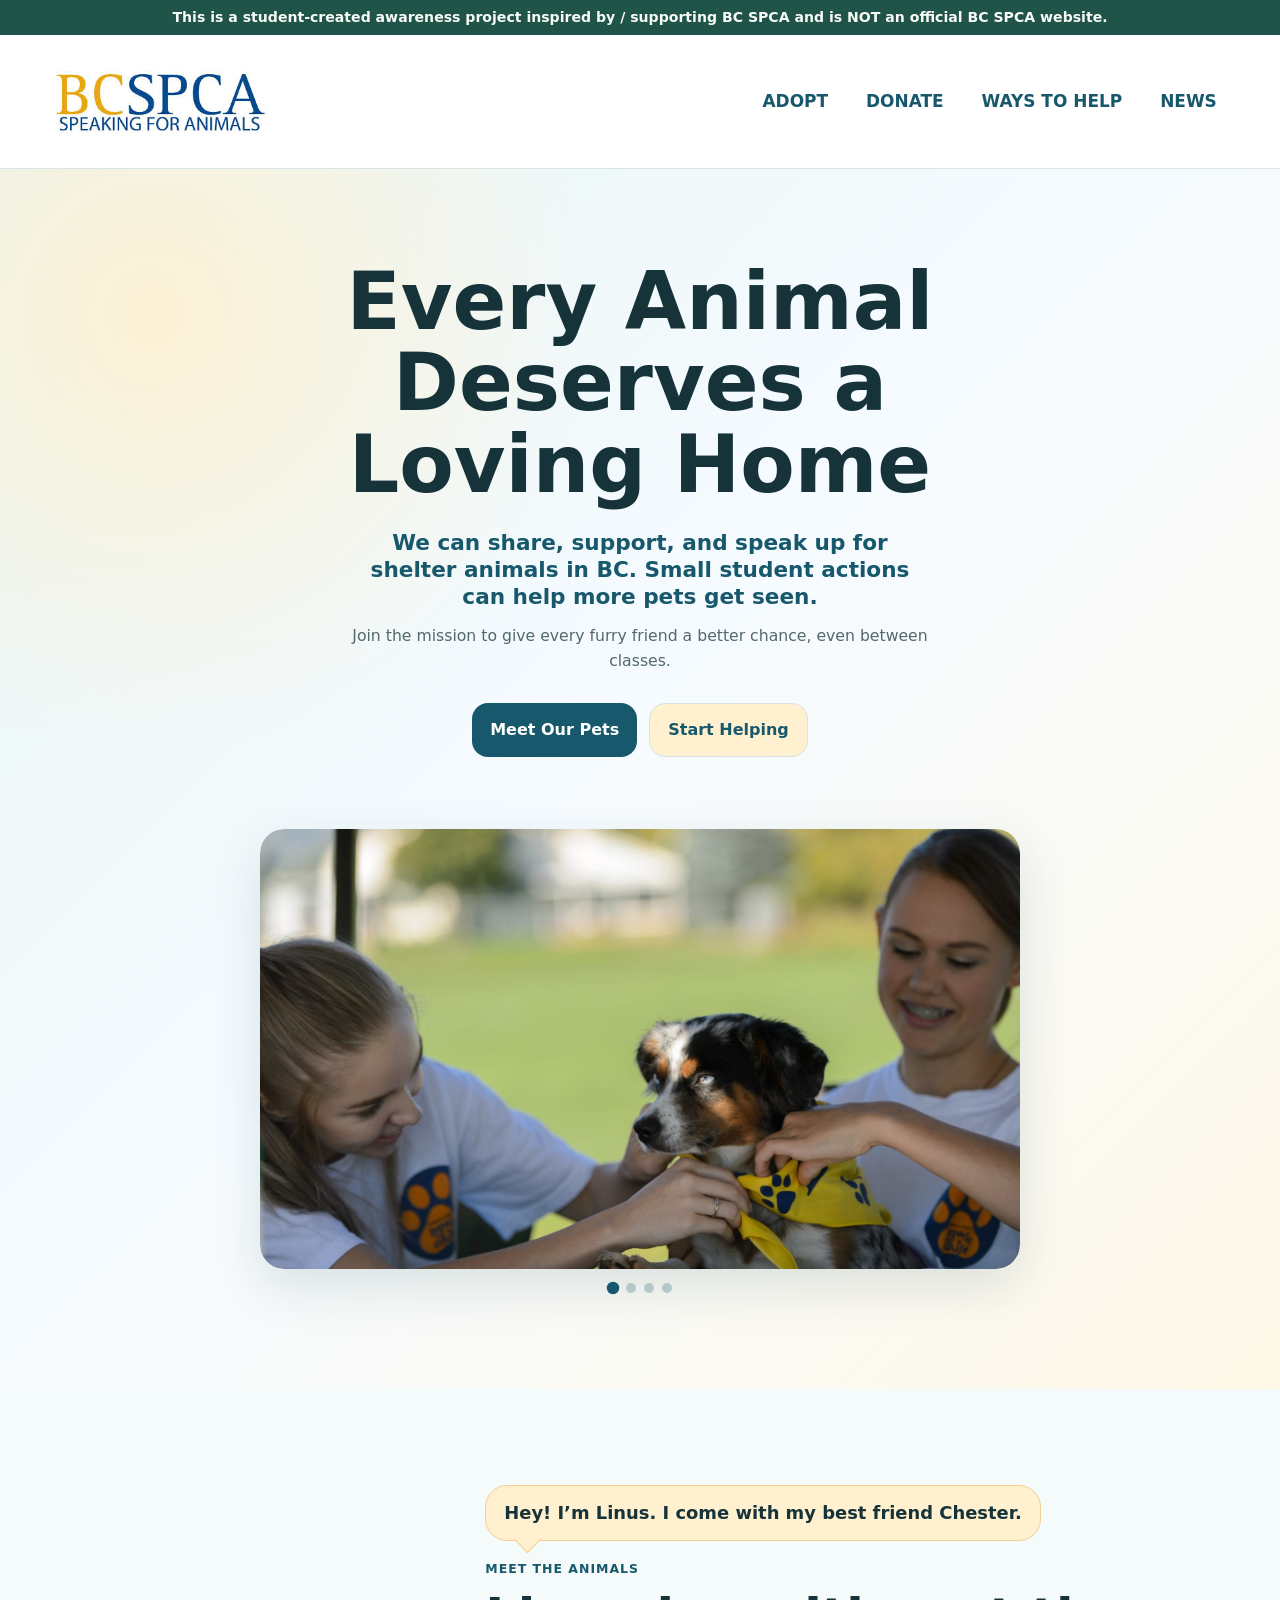
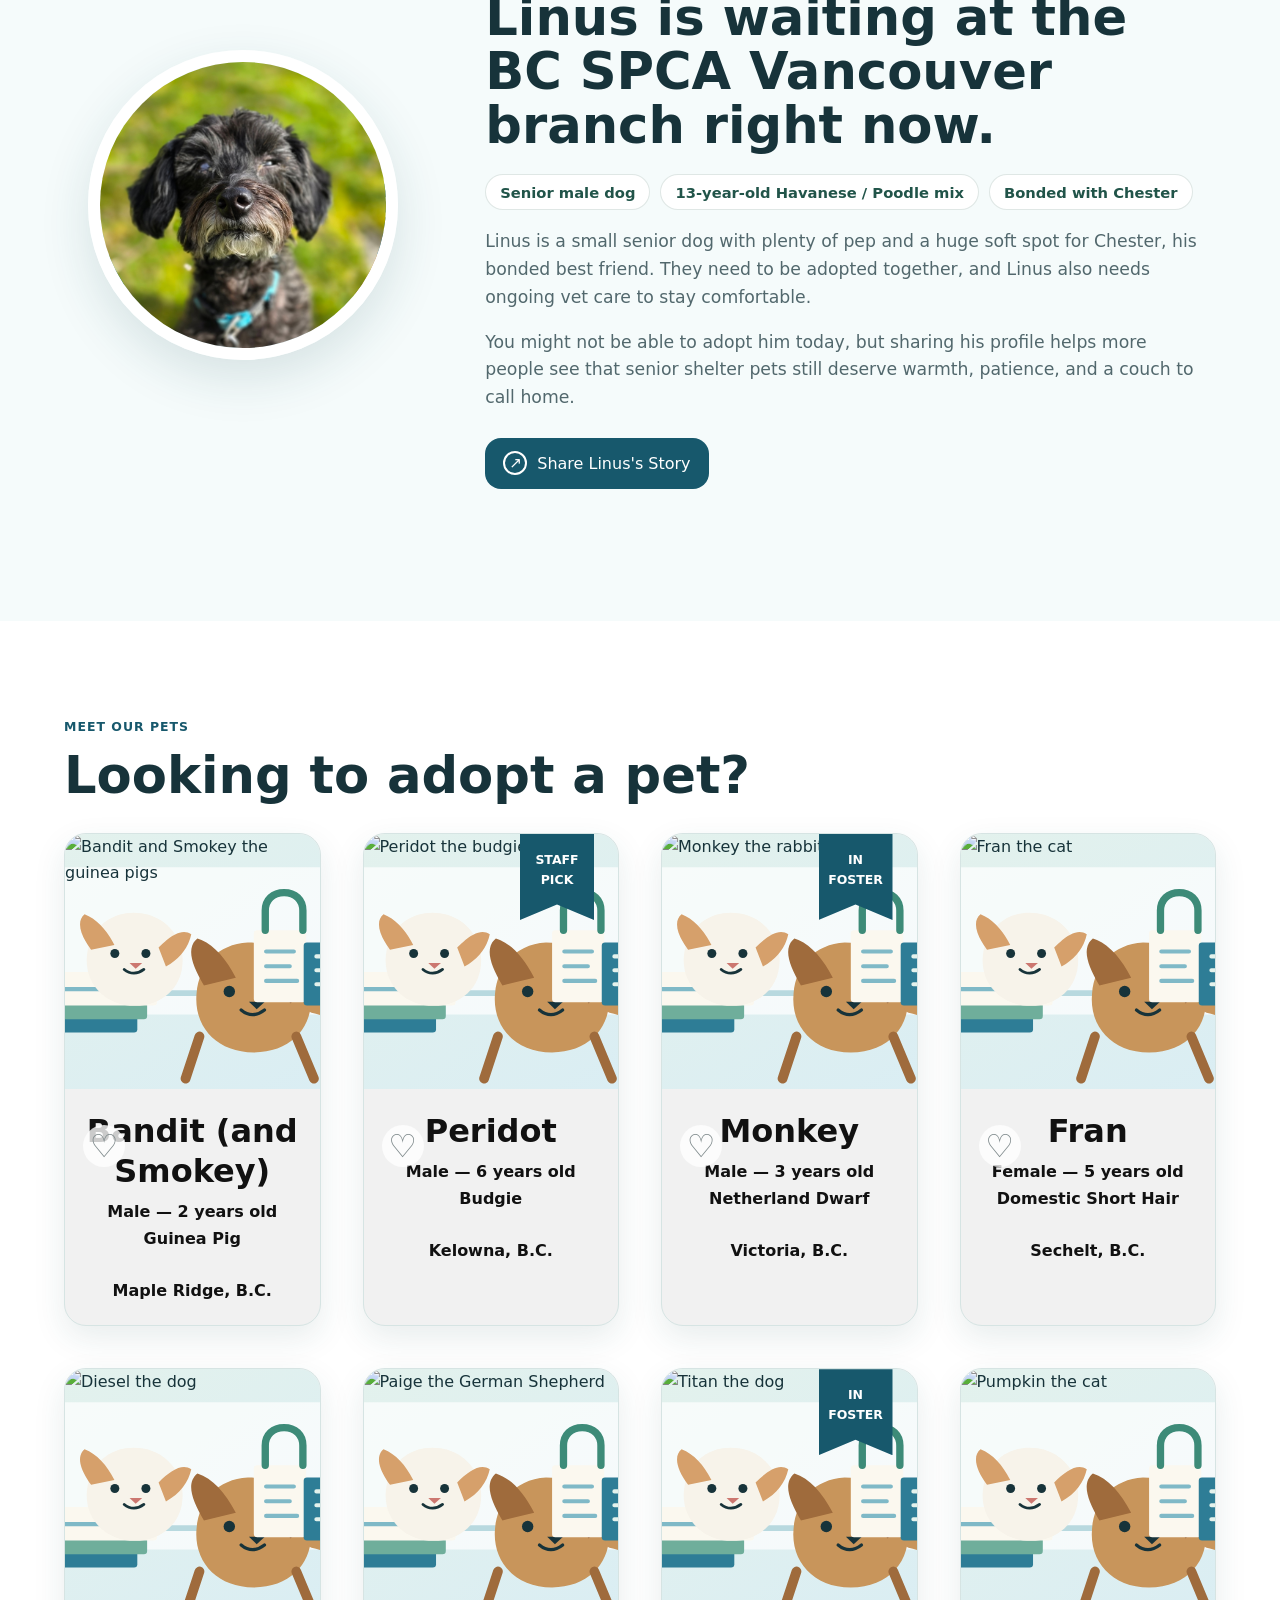
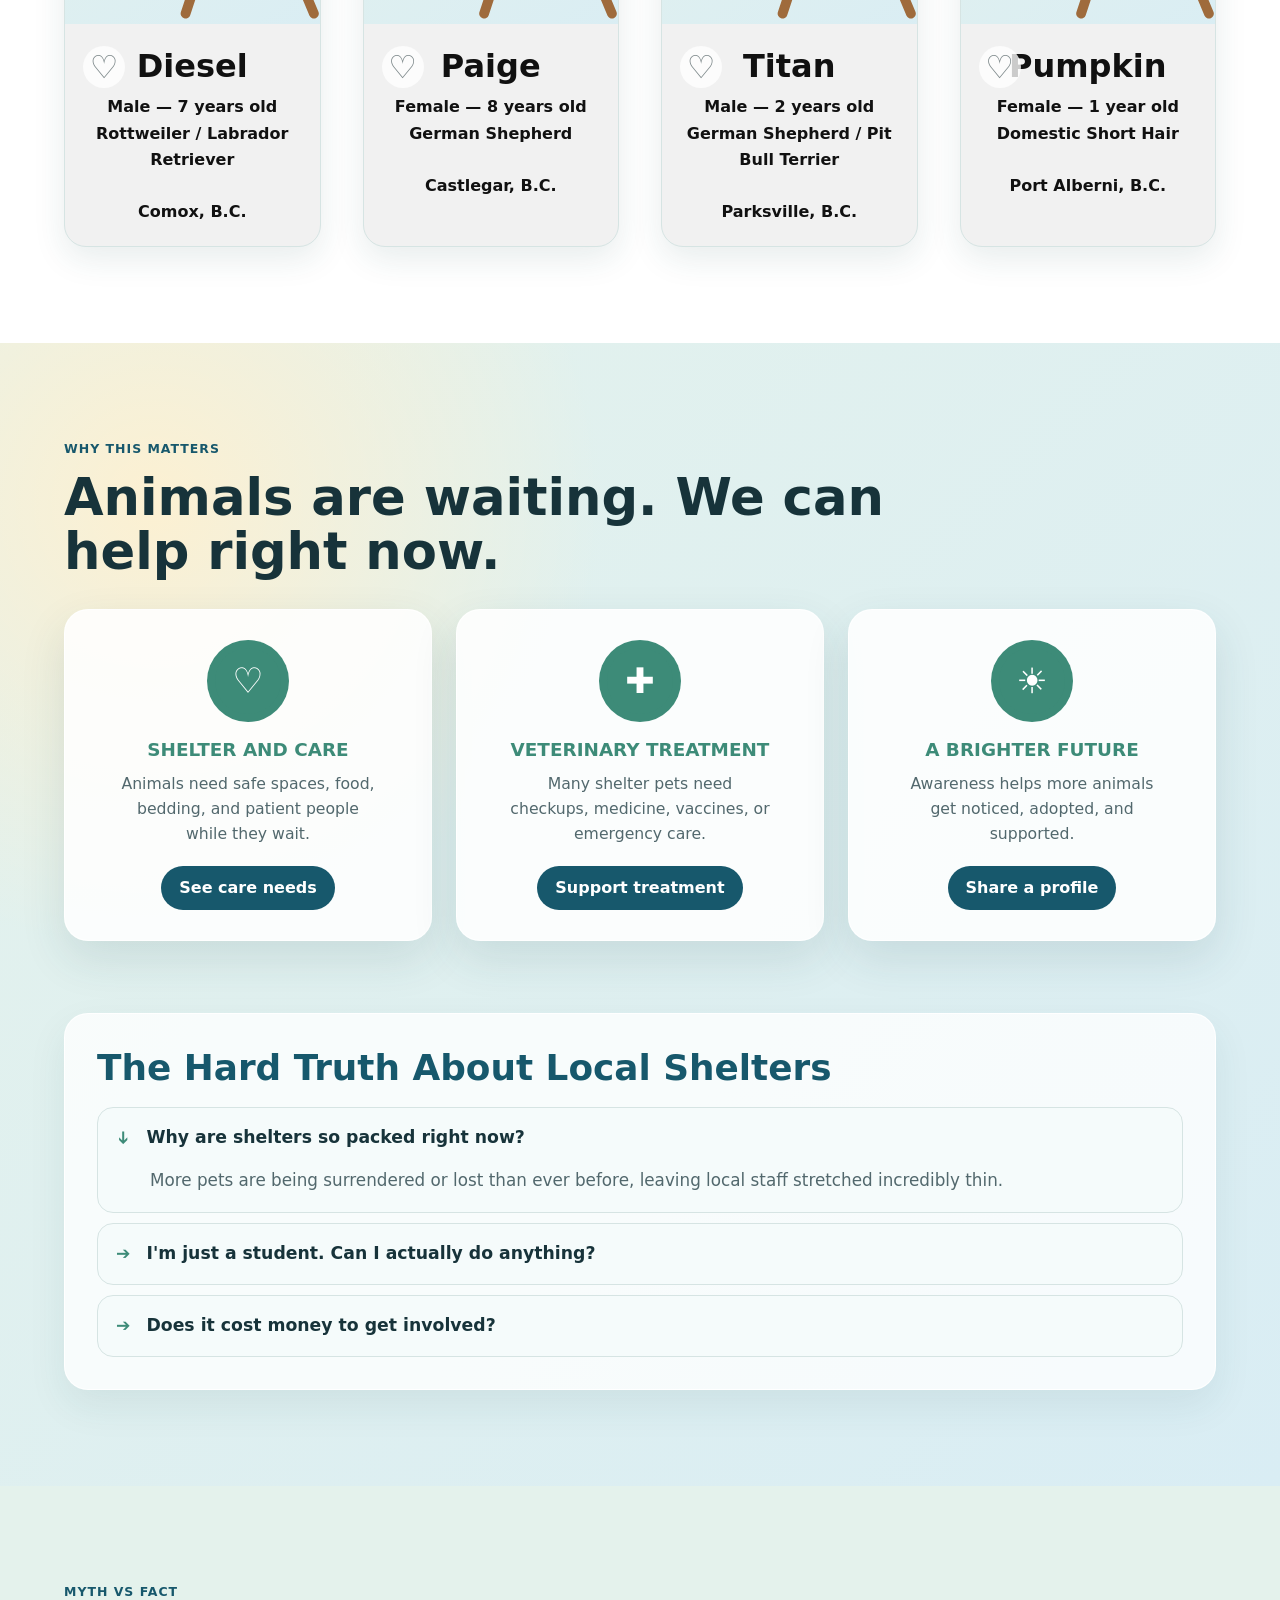
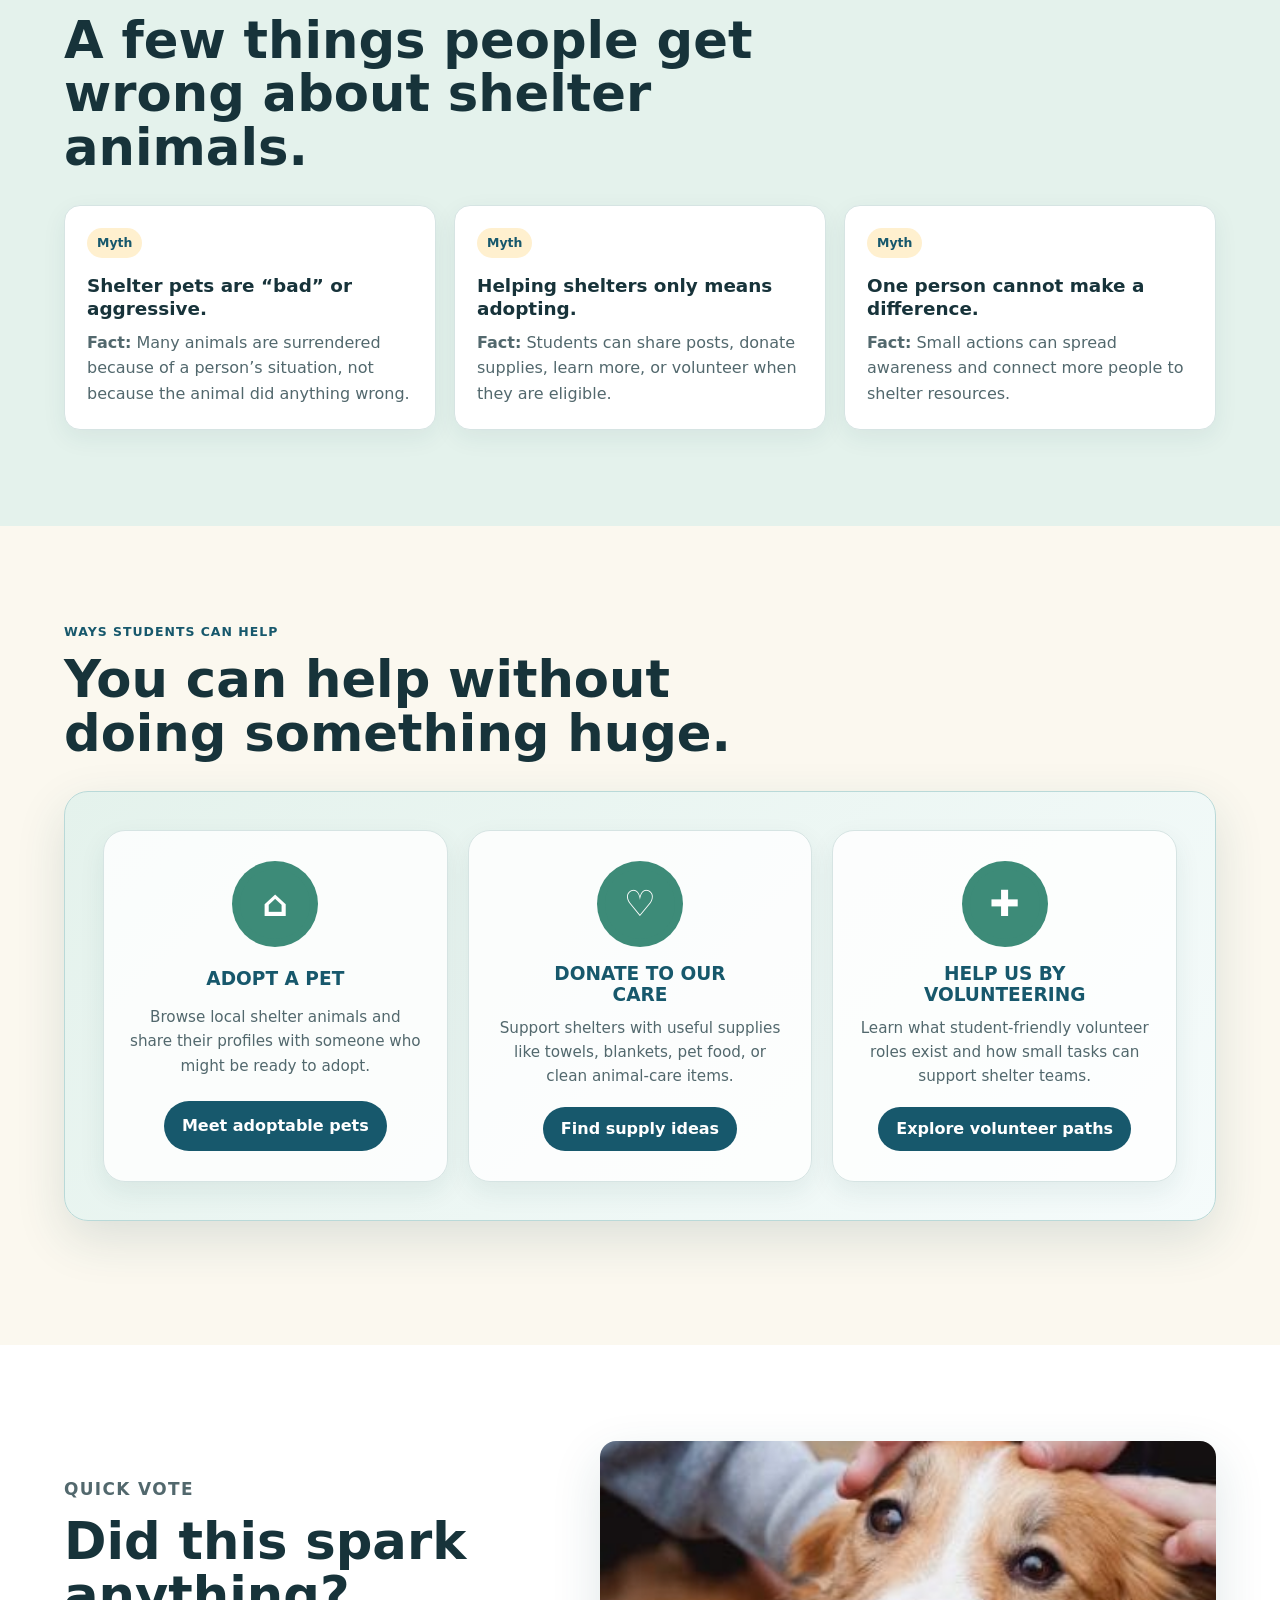
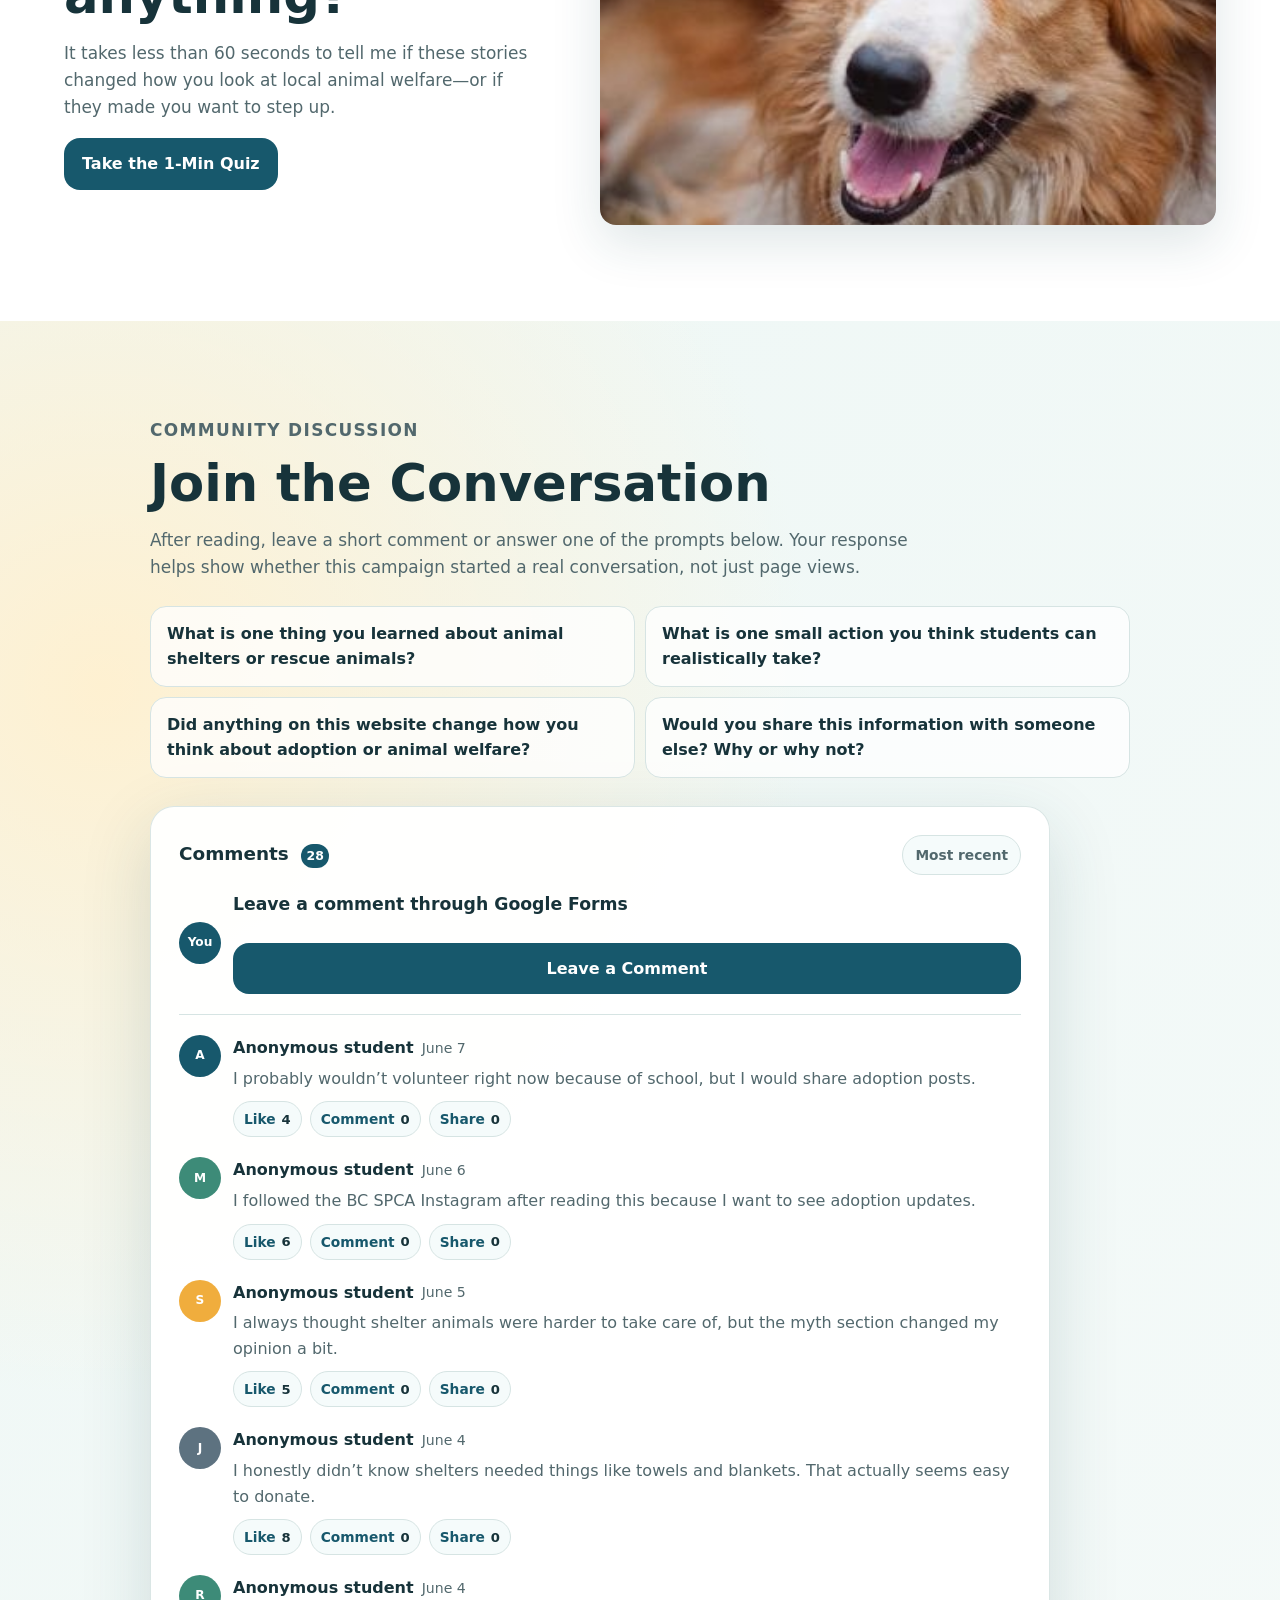
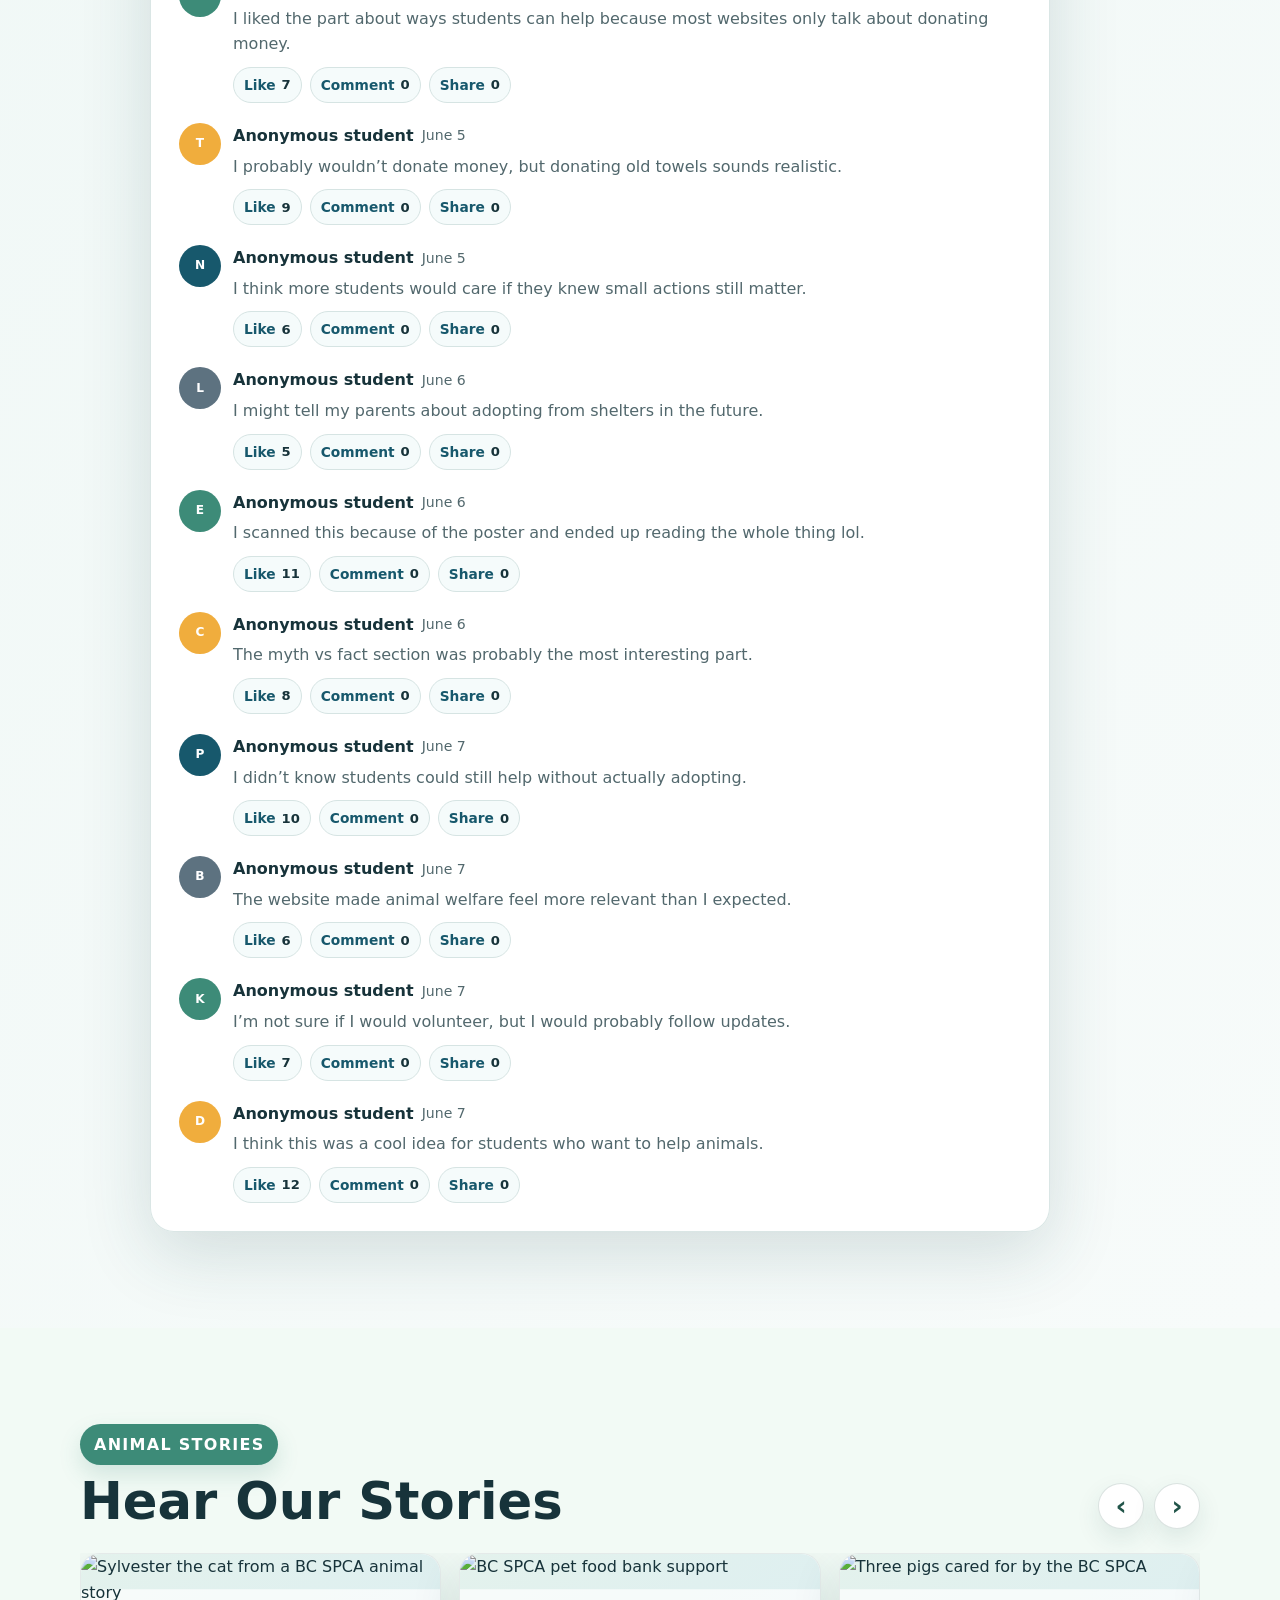
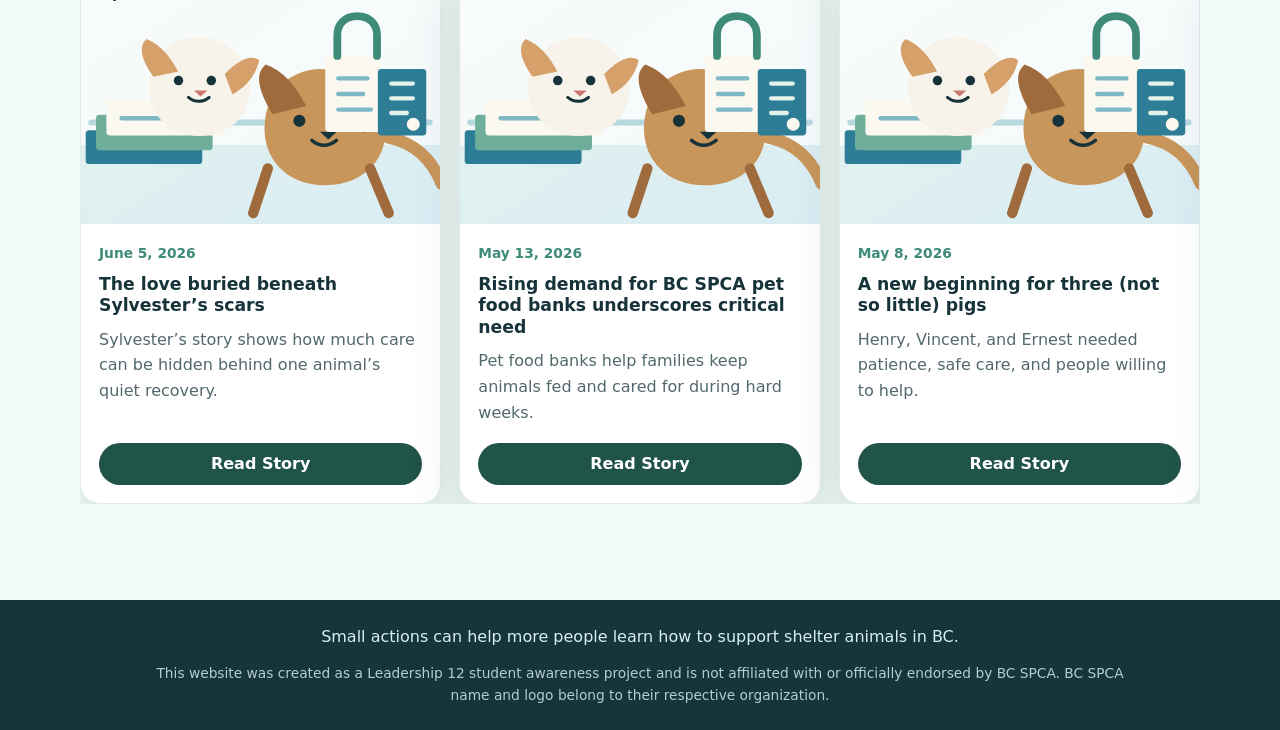
==== commit 0cb11e87: "wesbite disclaimer codex commit" ====
--- a/index.html
+++ b/index.html
@@ -10,8 +10,88 @@
     <title>Small Actions, Big Impact | Helping Shelter Animals in BC</title>
     <link rel="preconnect" href="https://images.pexels.com" />
     <link rel="stylesheet" href="styles.css" />
+    <script type="text/javascript">
+      (function(e, c) {
+        if (!c.__SV) {
+          var l, h;
+          window.mixpanel = c;
+          c._i = [];
+          c.init = function(q, r, f) {
+            function t(d, a) {
+              var g = a.split(".");
+              if (g.length === 2) {
+                d = d[g[0]];
+                a = g[1];
+              }
+              d[a] = function() {
+                d.push([a].concat(Array.prototype.slice.call(arguments, 0)));
+              };
+            }
+            var b = c;
+            if (typeof f !== "undefined") {
+              b = c[f] = [];
+            } else {
+              f = "mixpanel";
+            }
+            b.people = b.people || [];
+            b.toString = function(d) {
+              var a = "mixpanel";
+              if (f !== "mixpanel") a += "." + f;
+              if (!d) a += " (stub)";
+              return a;
+            };
+            b.people.toString = function() {
+              return b.toString(1) + ".people (stub)";
+            };
+            l = "disable time_event track track_pageview track_links track_forms track_with_groups add_group set_group remove_group register register_once alias unregister identify name_tag set_config reset opt_in_tracking opt_out_tracking has_opted_in_tracking has_opted_out_tracking clear_opt_in_out_tracking start_batch_senders start_session_recording stop_session_recording people.set people.set_once people.unset people.increment people.append people.union people.track_charge people.clear_charges people.delete_user people.remove".split(" ");
+            for (h = 0; h < l.length; h++) t(b, l[h]);
+            var n = "set set_once union unset remove delete".split(" ");
+            b.get_group = function() {
+              function d(p) {
+                a[p] = function() {
+                  b.push([g, [p].concat(Array.prototype.slice.call(arguments, 0))]);
+                };
+              }
+              var a = {};
+              var g = ["get_group"].concat(Array.prototype.slice.call(arguments, 0));
+              var m;
+              for (m = 0; m < n.length; m++) d(n[m]);
+              return a;
+            };
+            c._i.push([q, r, f]);
+          };
+          c.__SV = 1.2;
+          var k = e.createElement("script");
+          k.type = "text/javascript";
+          k.async = true;
+          k.src = typeof MIXPANEL_CUSTOM_LIB_URL !== "undefined"
+            ? MIXPANEL_CUSTOM_LIB_URL
+            : e.location.protocol === "file:" && "//cdn.mxpnl.com/libs/mixpanel-2-latest.min.js".match(/^\/\//)
+              ? "https://cdn.mxpnl.com/libs/mixpanel-2-latest.min.js"
+              : "//cdn.mxpnl.com/libs/mixpanel-2-latest.min.js";
+          var firstScript = e.getElementsByTagName("script")[0];
+          firstScript.parentNode.insertBefore(k, firstScript);
+        }
+      })(document, window.mixpanel || []);
+
+      mixpanel.init("92279a431ab1c4f588626f16ec5a94f1", {
+        autocapture: true,
+        record_sessions_percent: 100,
+        debug: true,
+        persistence: "localStorage",
+      });
+
+      mixpanel.track("Mixpanel Verification Event", {
+        setup_source: "github_pages",
+        tracking_version: "mixpanel-header-snippet-v1",
+      });
+    </script>
   </head>
   <body>
+    <div class="site-disclaimer" role="note">
+      This is a student-created awareness project inspired by / supporting BC SPCA and is NOT an official BC SPCA website.
+    </div>
+
     <header class="site-header" aria-label="Page header">
       <a class="brand" href="#top" aria-label="BC SPCA home">
         <img src="assets/bcspca-logo.jpg" alt="BC SPCA Speaking for Animals" />
@@ -405,21 +485,39 @@
             <span class="way-icon" aria-hidden="true">⌂</span>
             <h3>Adopt a pet</h3>
             <p>Browse local shelter animals and share their profiles with someone who might be ready to adopt.</p>
-            <a href="https://adopt.spca.bc.ca/pets/" target="_blank" rel="noopener">Meet adoptable pets</a>
+            <a
+              href="https://adopt.spca.bc.ca/pets/"
+              target="_blank"
+              rel="noopener"
+              data-track-button="Meet adoptable pets"
+              data-track-group="Ways Students Can Help"
+            >Meet adoptable pets</a>
           </article>
 
           <article class="way-card">
             <span class="way-icon" aria-hidden="true">♡</span>
             <h3>Donate to our care</h3>
             <p>Support shelters with useful supplies like towels, blankets, pet food, or clean animal-care items.</p>
-            <a href="https://spca.bc.ca/donate/other-ways-to-give/" target="_blank" rel="noopener">Find supply ideas</a>
+            <a
+              href="https://spca.bc.ca/donate/other-ways-to-give/"
+              target="_blank"
+              rel="noopener"
+              data-track-button="Find supply ideas"
+              data-track-group="Ways Students Can Help"
+            >Find supply ideas</a>
           </article>
 
           <article class="way-card">
             <span class="way-icon" aria-hidden="true">✚</span>
             <h3>Help us by volunteering</h3>
             <p>Learn what student-friendly volunteer roles exist and how small tasks can support shelter teams.</p>
-            <a href="https://spca.bc.ca/ways-to-help/volunteer/youth-volunteers/" target="_blank" rel="noopener">Explore volunteer paths</a>
+            <a
+              href="https://spca.bc.ca/ways-to-help/volunteer/youth-volunteers/"
+              target="_blank"
+              rel="noopener"
+              data-track-button="Explore volunteer paths"
+              data-track-group="Ways Students Can Help"
+            >Explore volunteer paths</a>
           </article>
         </div>
       </section>
@@ -433,7 +531,7 @@
               It takes less than 60 seconds to tell me if these stories changed how you look at
               local animal welfare—or if they made you want to step up.
             </p>
-            <a class="button primary" href="#GOOGLE_FORM_LINK">Take the 1-Min Quiz</a>
+            <a class="button primary" href="https://forms.gle/NYQpurNnYWfXpXacA" target="_blank" rel="noopener">Take the 1-Min Quiz</a>
           </div>
 
           <img
@@ -471,8 +569,7 @@
               <div class="comment-avatar" aria-hidden="true">You</div>
               <div class="comment-composer">
                 <h4>Leave a comment through Google Forms</h4>
-                <!-- Replace #COMMENT_FORM_LINK with your Google Form URL for collecting comments. -->
-                <a class="button primary discussion-link" href="#COMMENT_FORM_LINK" target="_blank" rel="noopener">
+                <a class="button primary discussion-link" href="https://forms.gle/NYQpurNnYWfXpXacA" target="_blank" rel="noopener">
                   Leave a Comment
                 </a>
               </div>
@@ -876,8 +973,12 @@
 
     <footer class="site-footer">
       <p>Small actions can help more people learn how to support shelter animals in BC.</p>
+      <p>
+        This website was created as a Leadership 12 student awareness project and is not affiliated with or officially endorsed by BC SPCA.
+        BC SPCA name and logo belong to their respective organization.
+      </p>
     </footer>
 
-    <script src="script.js"></script>
+    <script src="script.js?v=mixpanel-v3"></script>
   </body>
 </html>
--- a/styles.css
+++ b/styles.css
@@ -41,6 +41,16 @@
   color: inherit;
 }
 
+.site-disclaimer {
+  padding: 8px clamp(18px, 4vw, 56px);
+  color: #f8fbf6;
+  background: var(--deep-green);
+  font-size: 0.88rem;
+  font-weight: 700;
+  line-height: 1.35;
+  text-align: center;
+}
+
 .site-header {
   position: sticky;
   top: 0;
@@ -1609,6 +1619,12 @@
   text-align: center;
 }
 
+.site-footer p + p {
+  margin-top: 12px;
+  color: rgba(217, 237, 244, 0.82);
+  font-size: 0.86rem;
+}
+
 @media (max-width: 1080px) {
 }
 
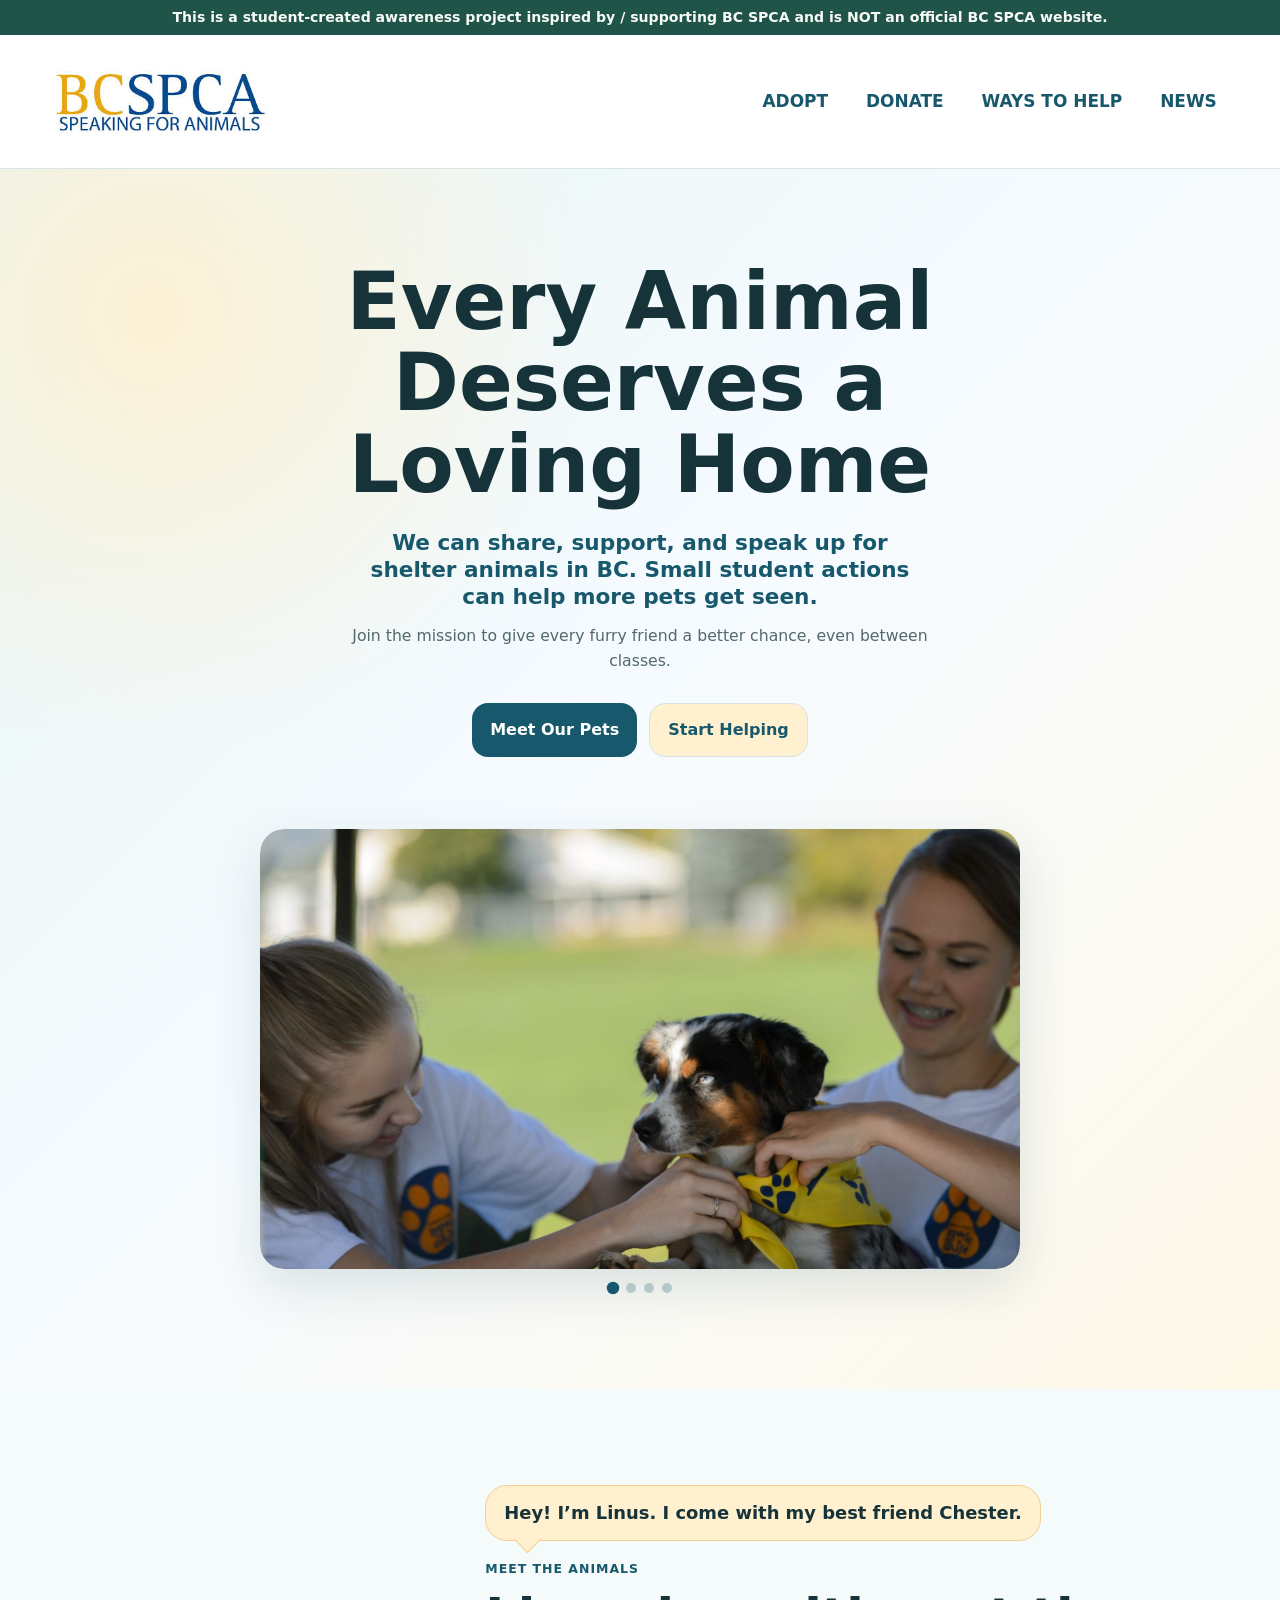
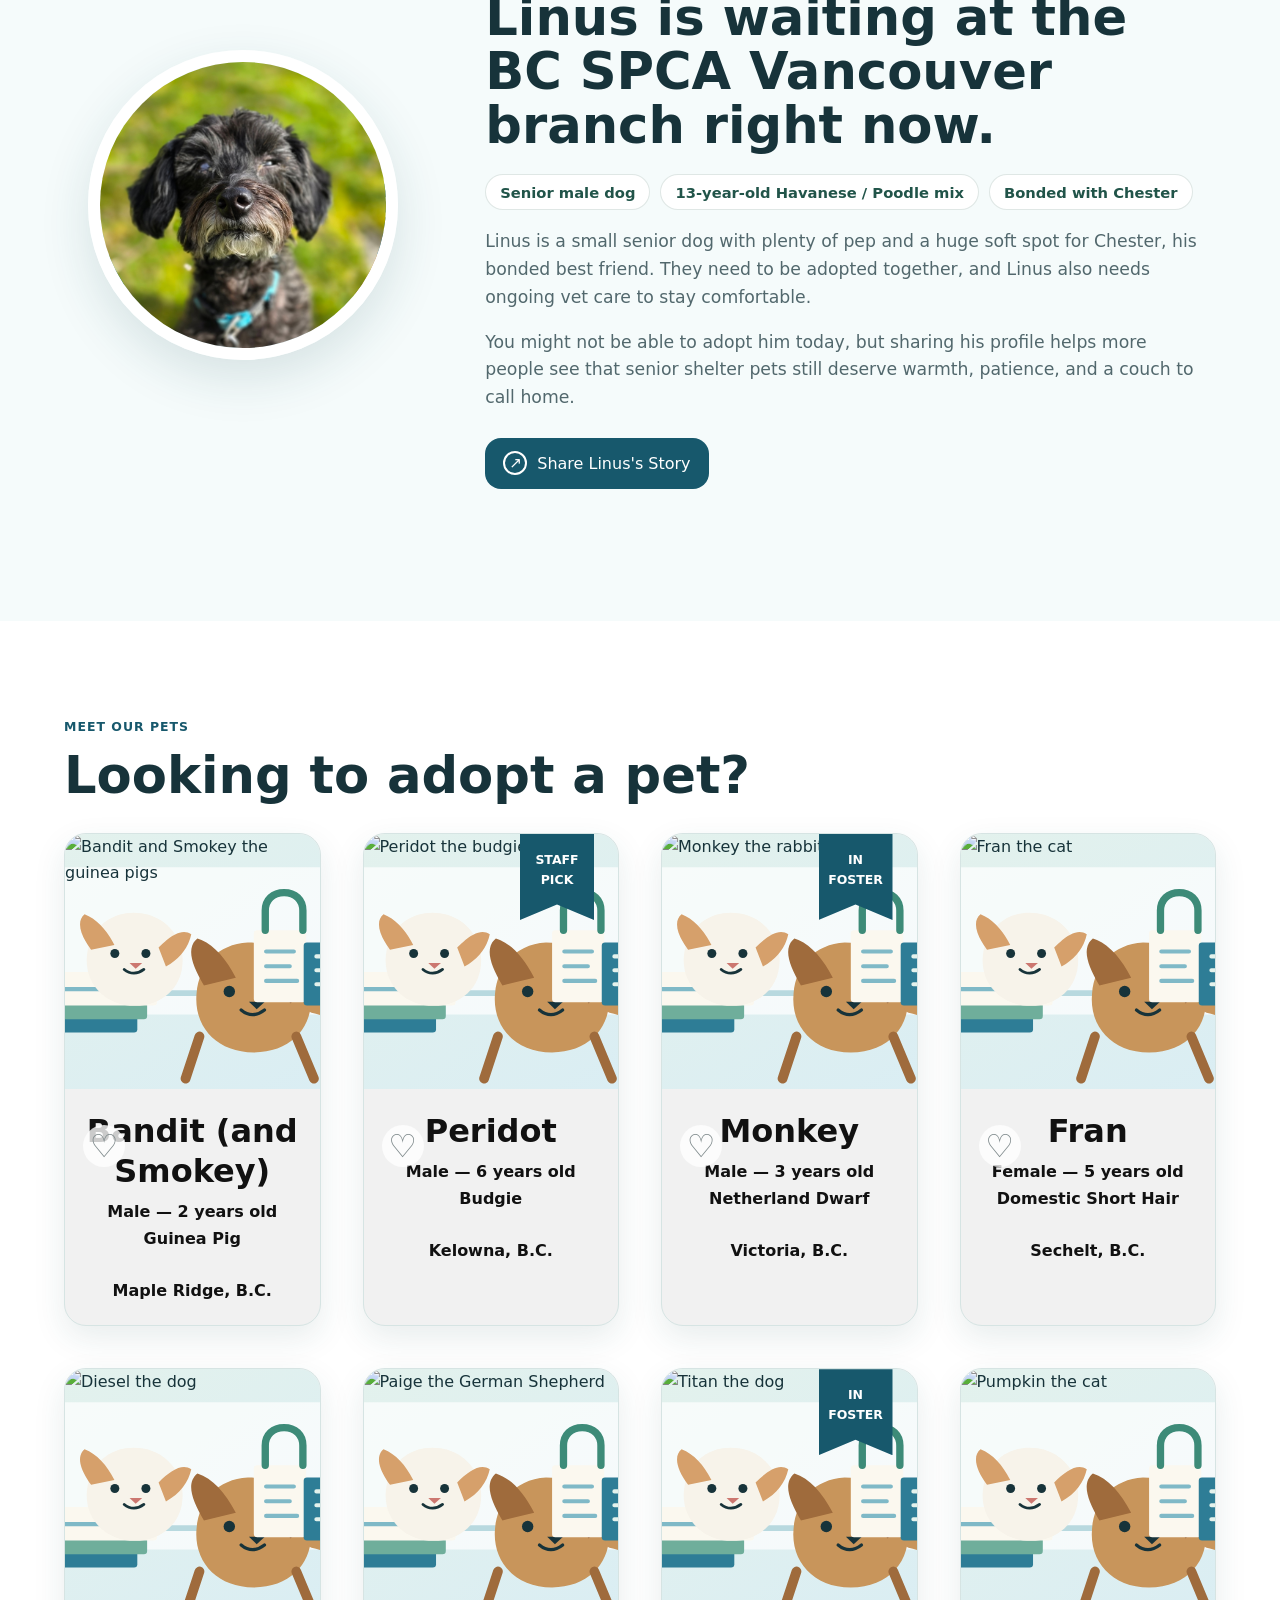
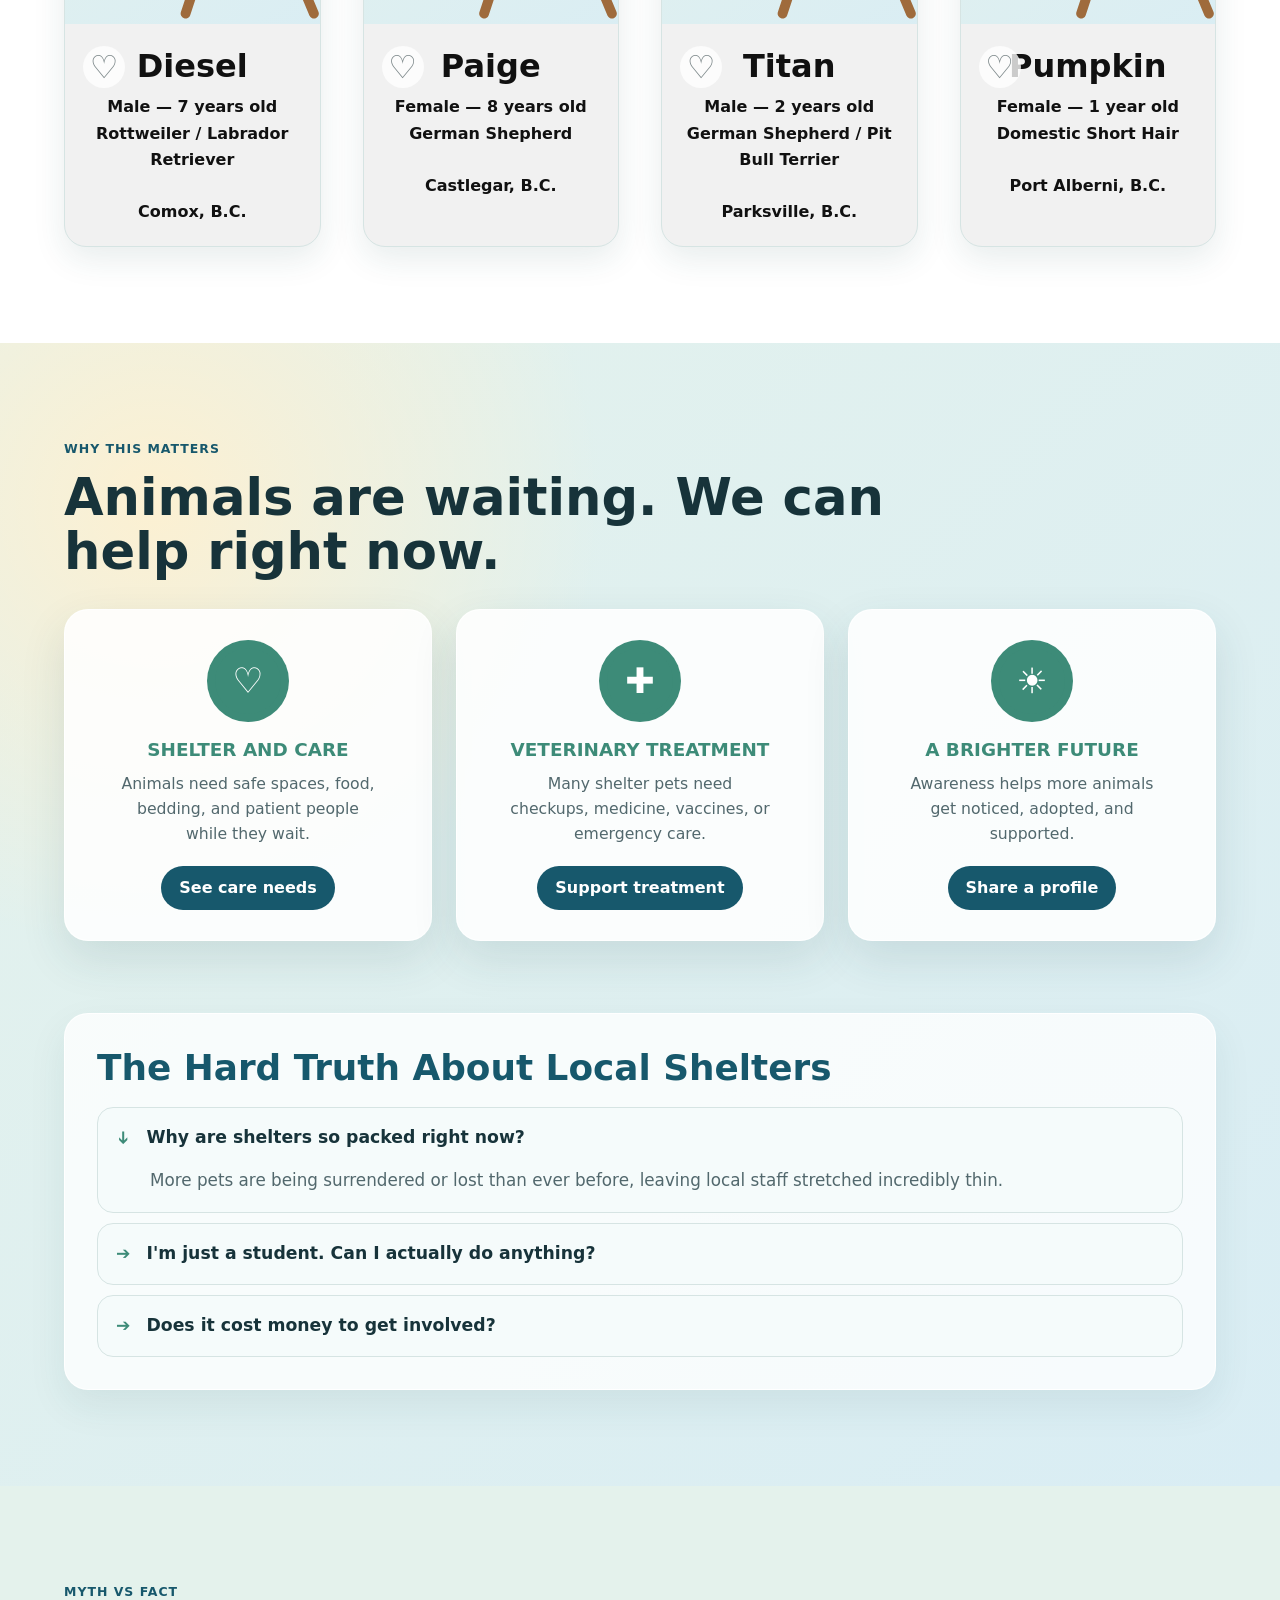
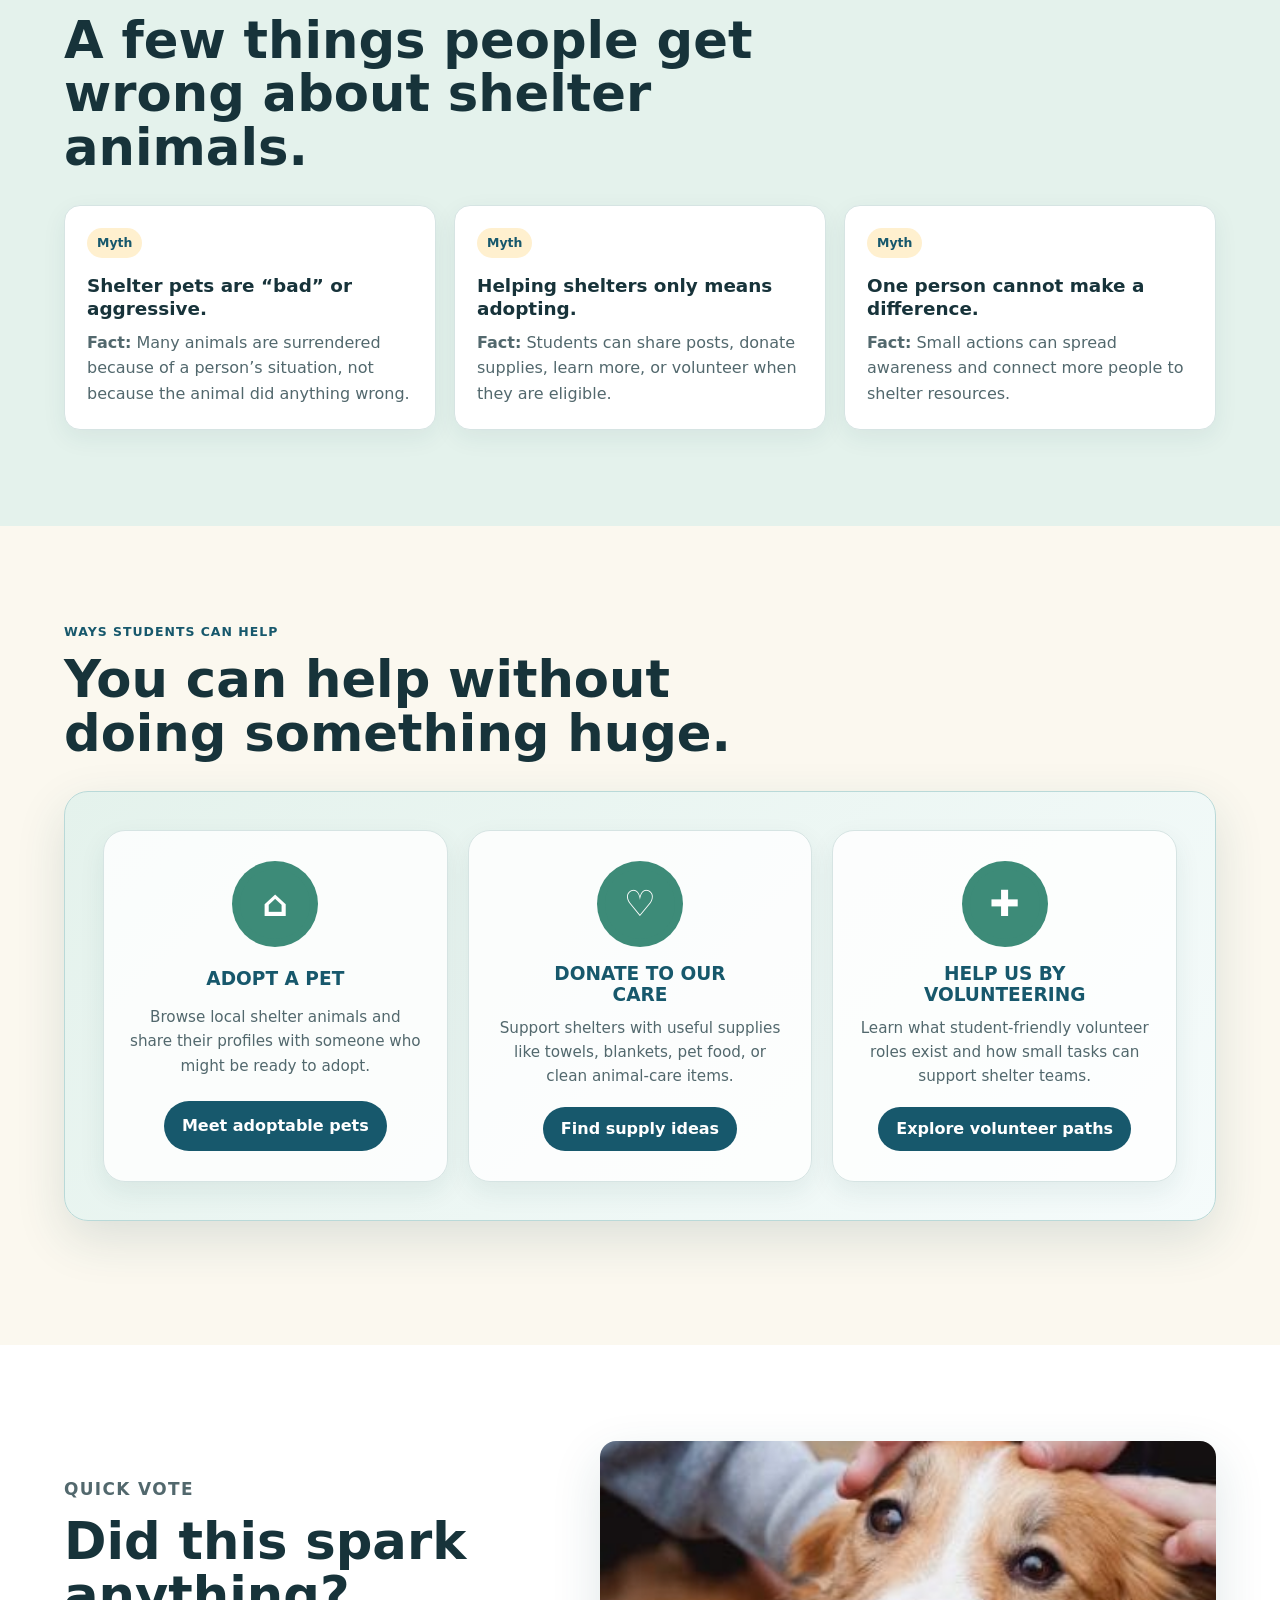
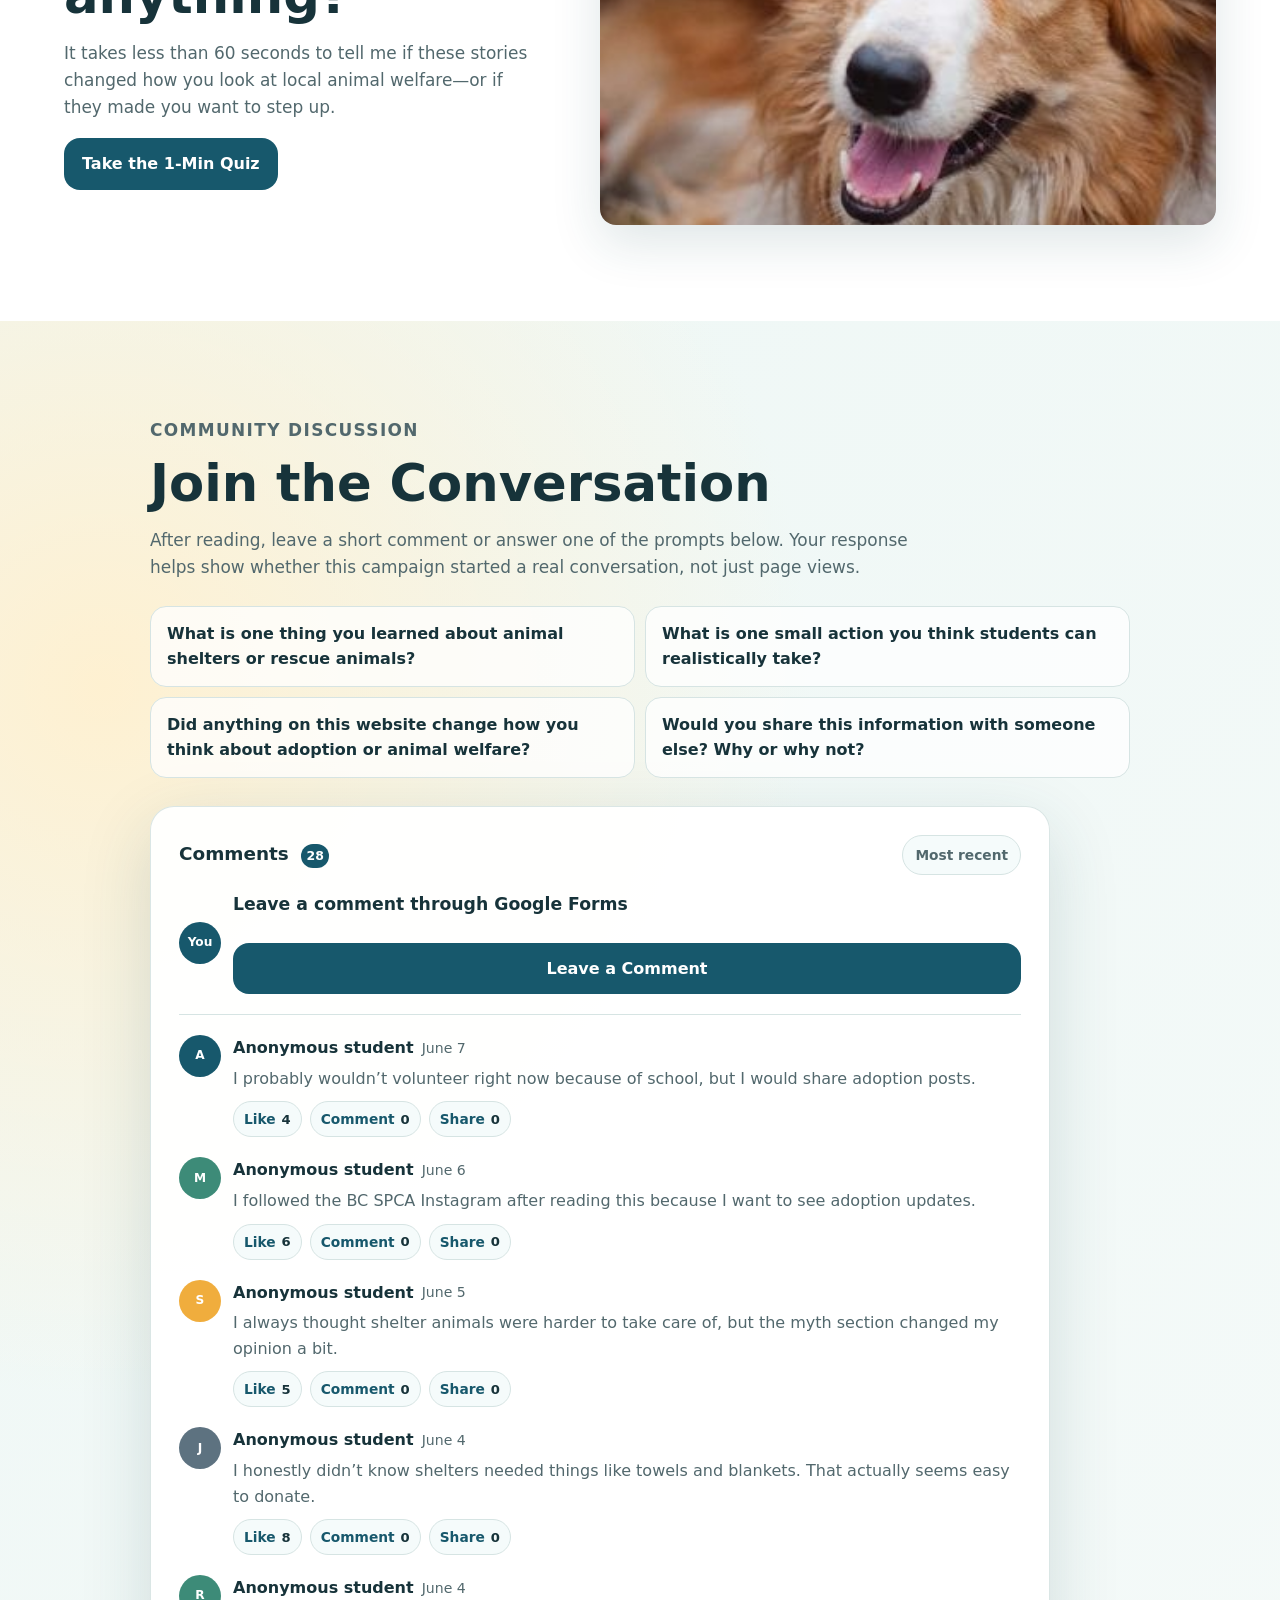
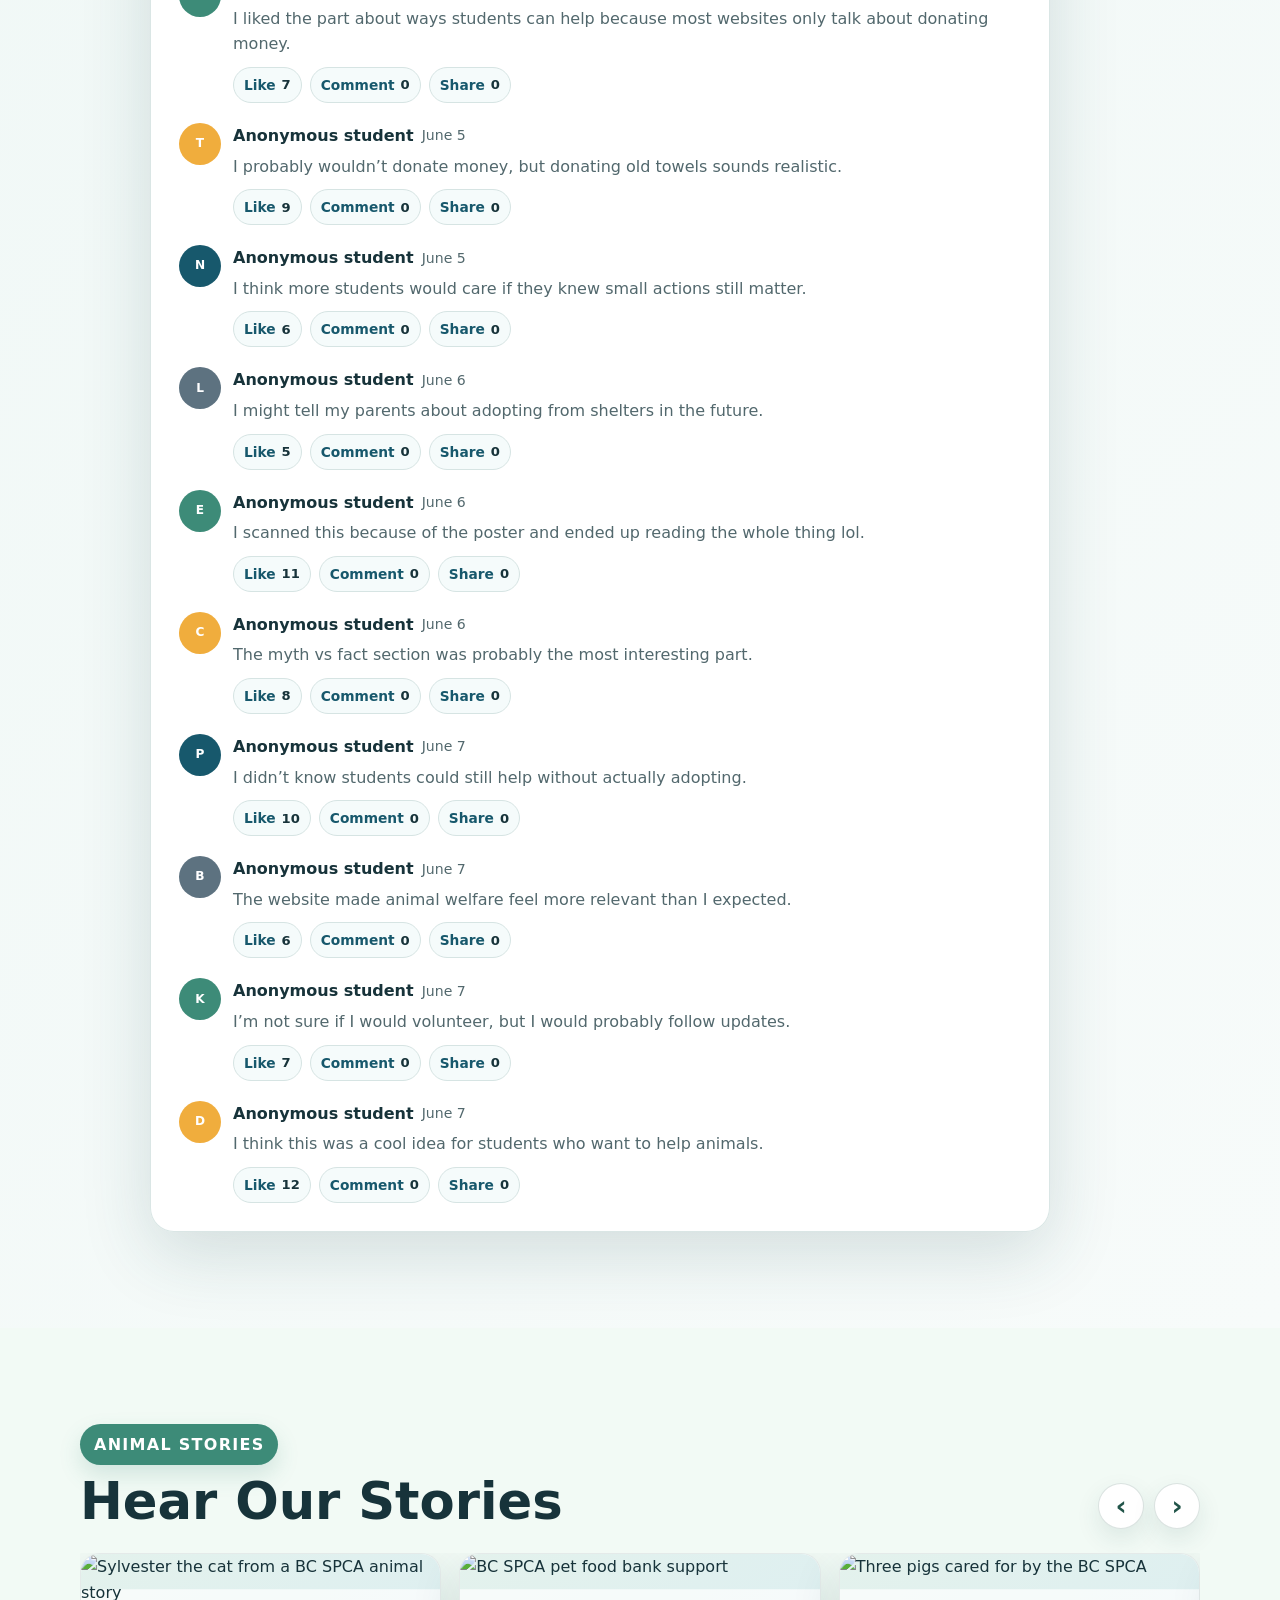
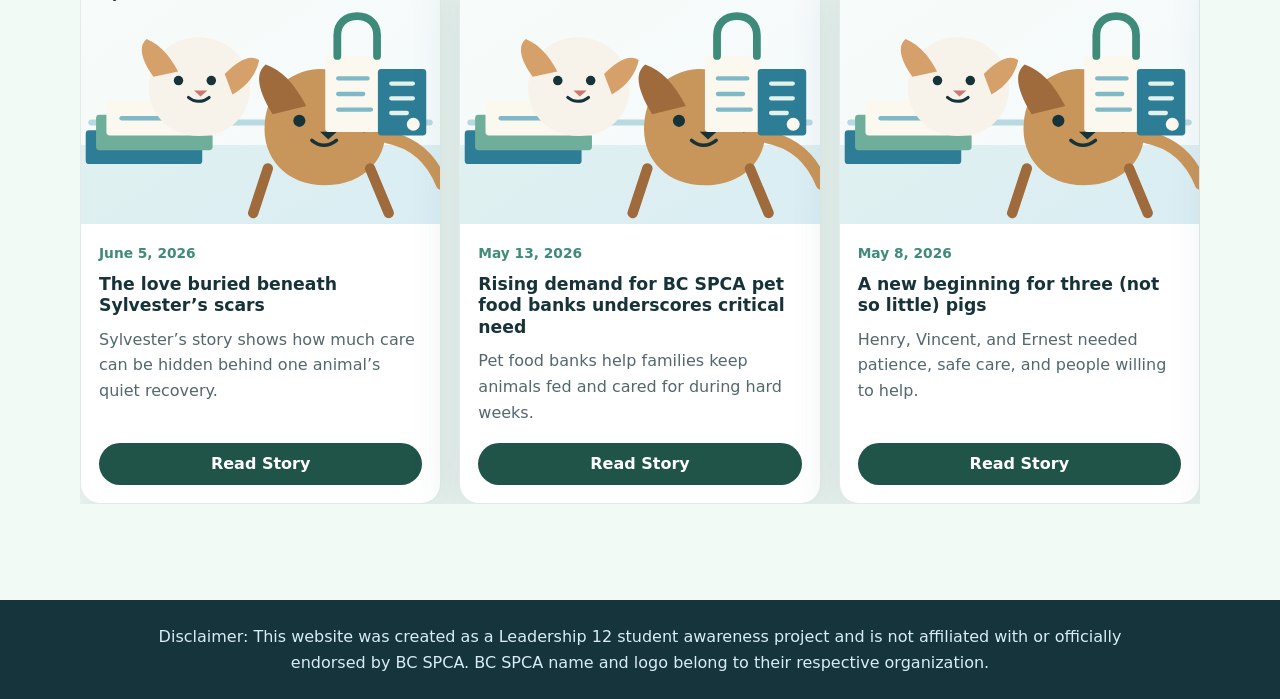
==== commit 700a24b4: "disclaimer update codex commit final" ====
--- a/index.html
+++ b/index.html
@@ -88,21 +88,23 @@
     </script>
   </head>
   <body>
-    <div class="site-disclaimer" role="note">
-      This is a student-created awareness project inspired by / supporting BC SPCA and is NOT an official BC SPCA website.
+    <div class="sticky-top">
+      <div class="site-disclaimer" role="note">
+        This is a student-created awareness project inspired by / supporting BC SPCA and is NOT an official BC SPCA website.
+      </div>
+
+      <header class="site-header" aria-label="Page header">
+        <a class="brand" href="#top" aria-label="BC SPCA home">
+          <img src="assets/bcspca-logo.jpg" alt="BC SPCA Speaking for Animals" />
+        </a>
+        <nav aria-label="Main navigation">
+          <a href="#pets">ADOPT</a>
+          <a href="#help">DONATE</a>
+          <a href="#why">WAYS TO HELP</a>
+          <a href="#news">NEWS</a>
+        </nav>
+      </header>
     </div>
-
-    <header class="site-header" aria-label="Page header">
-      <a class="brand" href="#top" aria-label="BC SPCA home">
-        <img src="assets/bcspca-logo.jpg" alt="BC SPCA Speaking for Animals" />
-      </a>
-      <nav aria-label="Main navigation">
-        <a href="#pets">ADOPT</a>
-        <a href="#help">DONATE</a>
-        <a href="#why">WAYS TO HELP</a>
-        <a href="#news">NEWS</a>
-      </nav>
-    </header>
 
     <main id="top">
       <section class="hero section-pad" aria-labelledby="hero-title">
@@ -972,9 +974,8 @@
     </main>
 
     <footer class="site-footer">
-      <p>Small actions can help more people learn how to support shelter animals in BC.</p>
       <p>
-        This website was created as a Leadership 12 student awareness project and is not affiliated with or officially endorsed by BC SPCA.
+        Disclaimer: This website was created as a Leadership 12 student awareness project and is not affiliated with or officially endorsed by BC SPCA.
         BC SPCA name and logo belong to their respective organization.
       </p>
     </footer>
--- a/styles.css
+++ b/styles.css
@@ -41,6 +41,12 @@
   color: inherit;
 }
 
+.sticky-top {
+  position: sticky;
+  top: 0;
+  z-index: 20;
+}
+
 .site-disclaimer {
   padding: 8px clamp(18px, 4vw, 56px);
   color: #f8fbf6;
@@ -52,9 +58,6 @@
 }
 
 .site-header {
-  position: sticky;
-  top: 0;
-  z-index: 10;
   display: flex;
   align-items: center;
   justify-content: space-between;
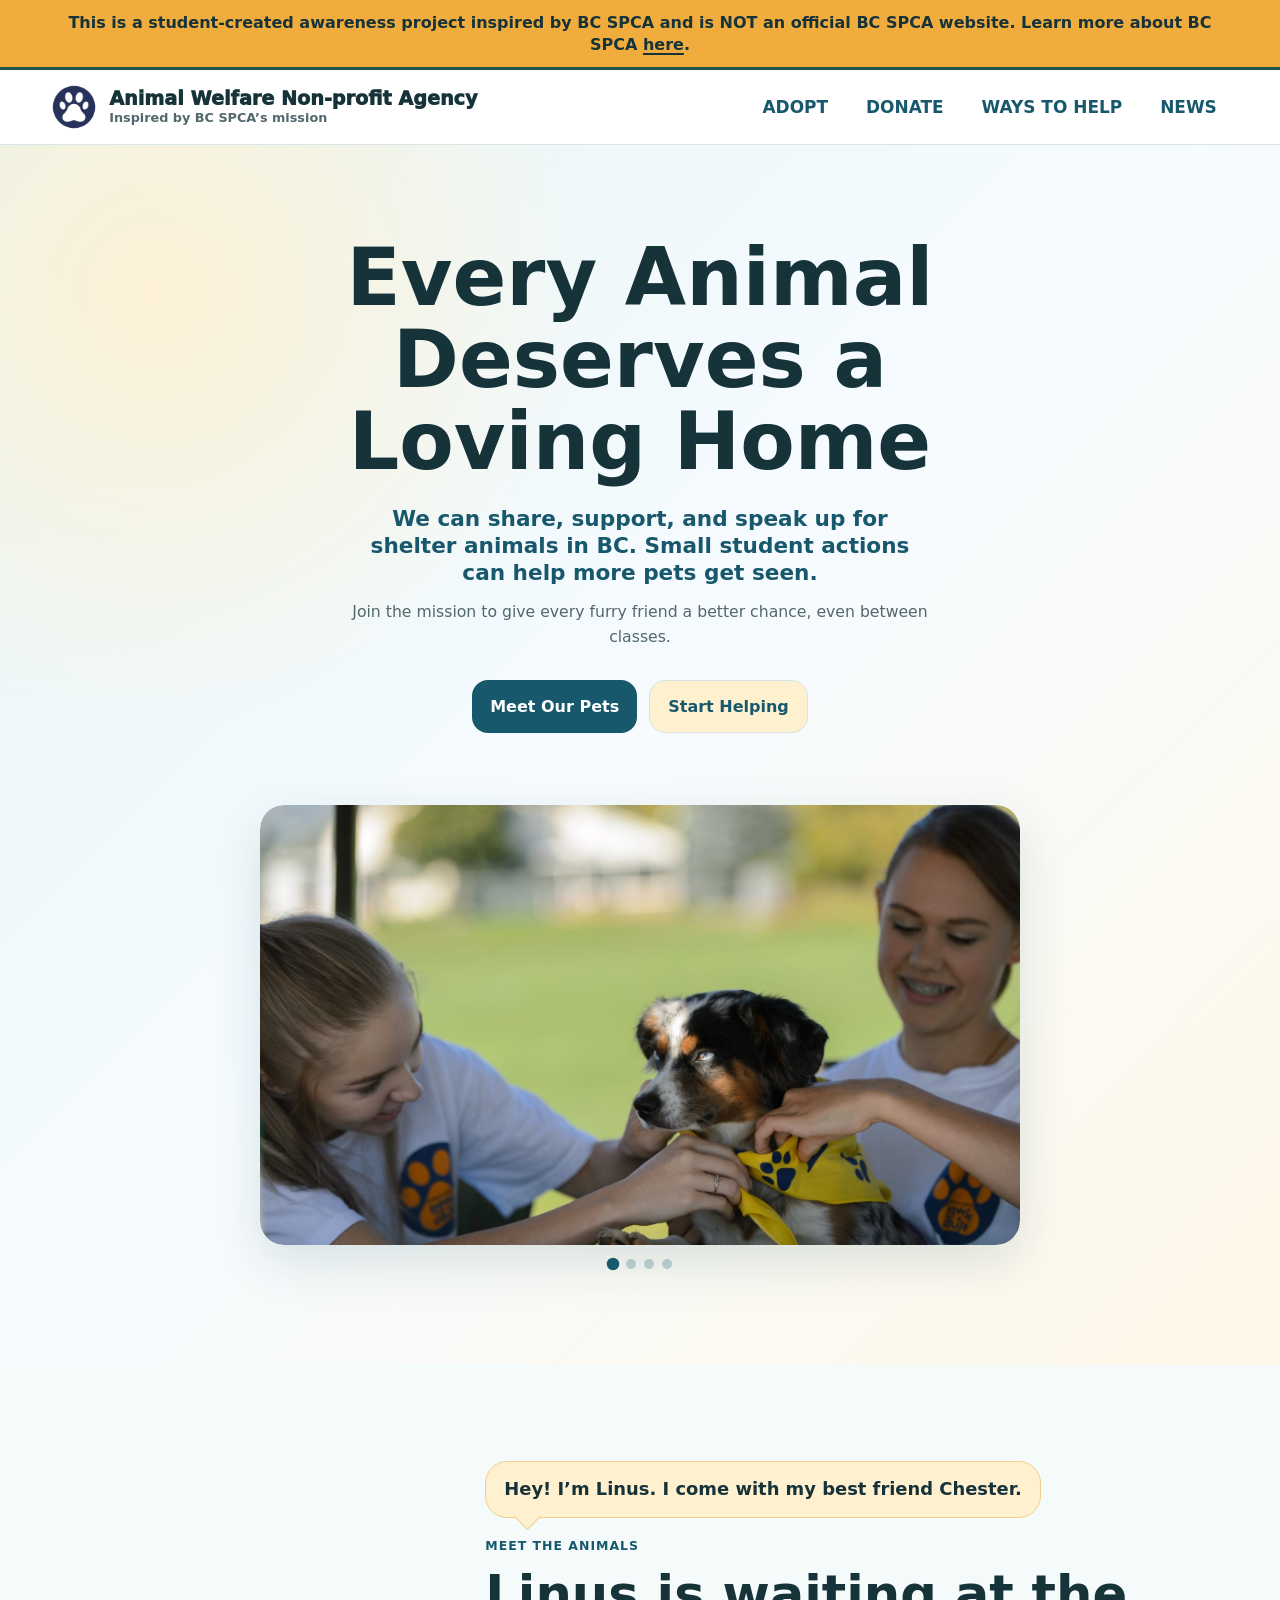
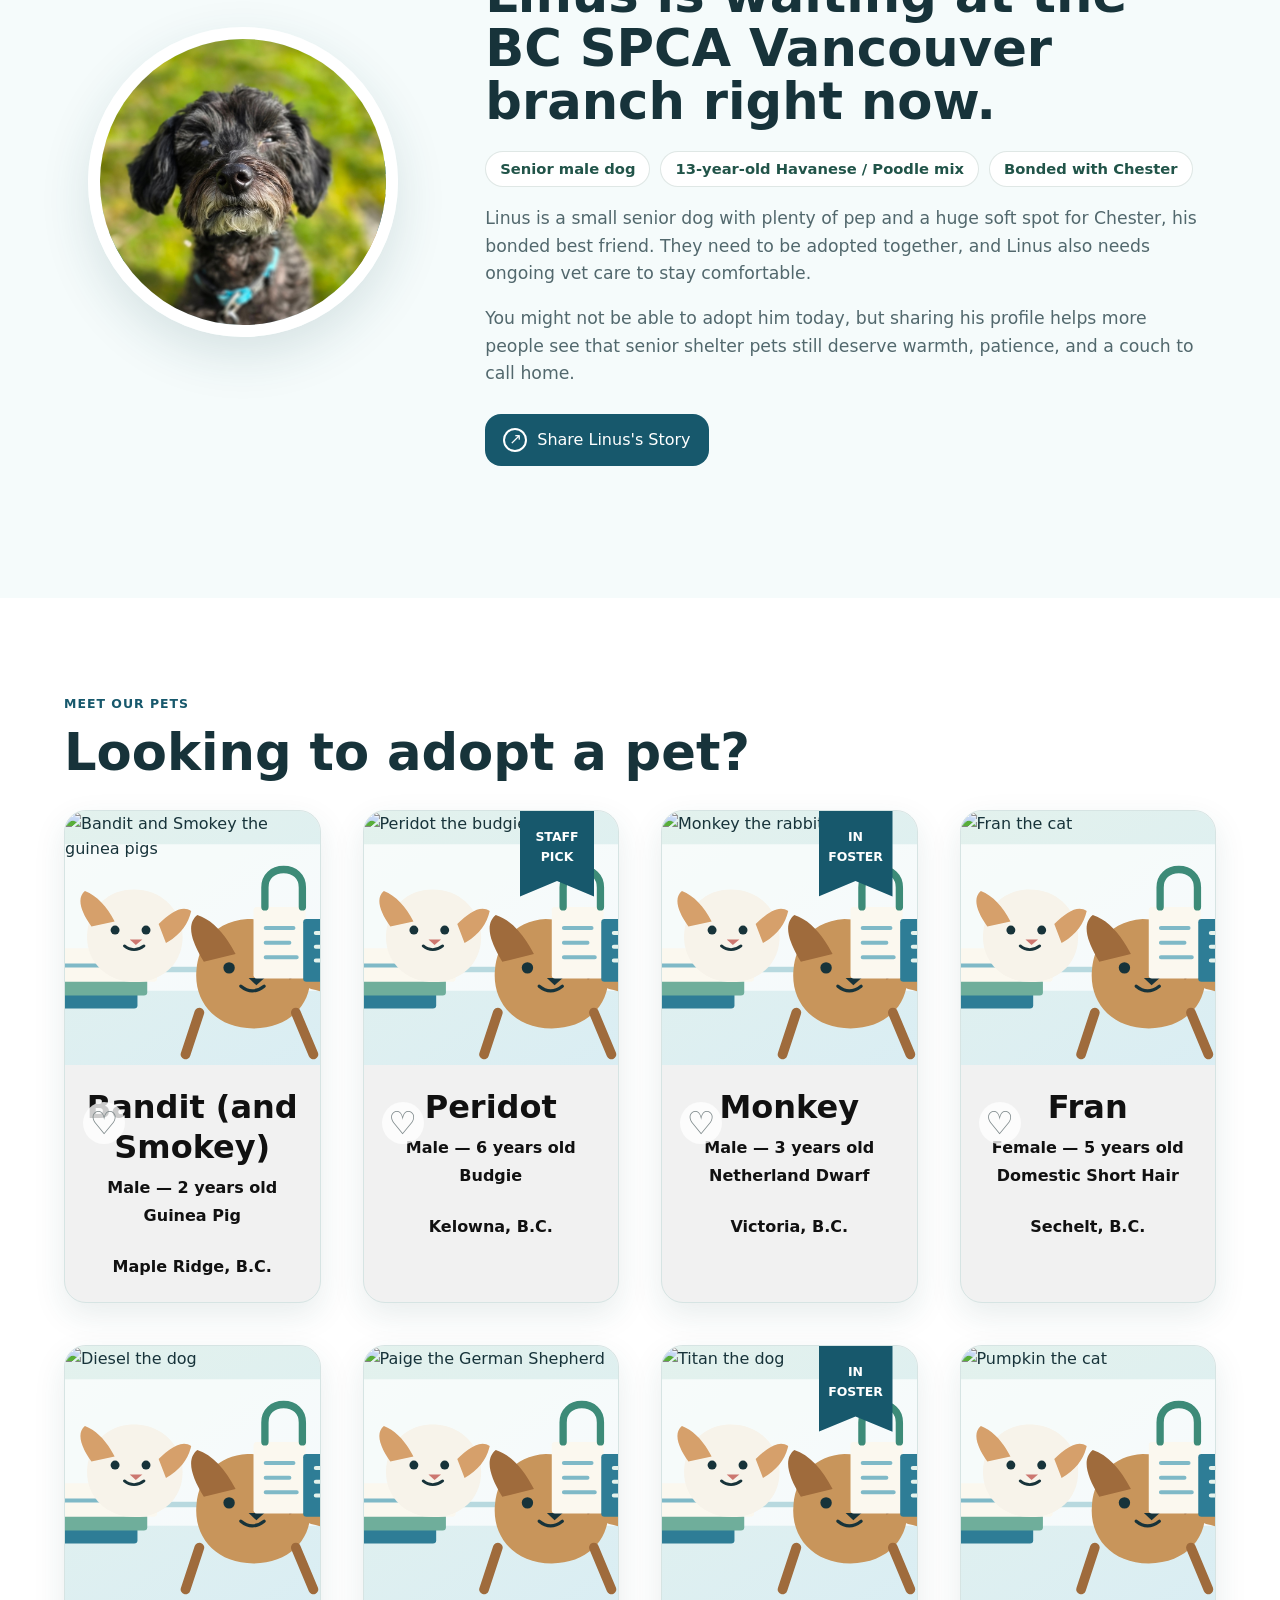
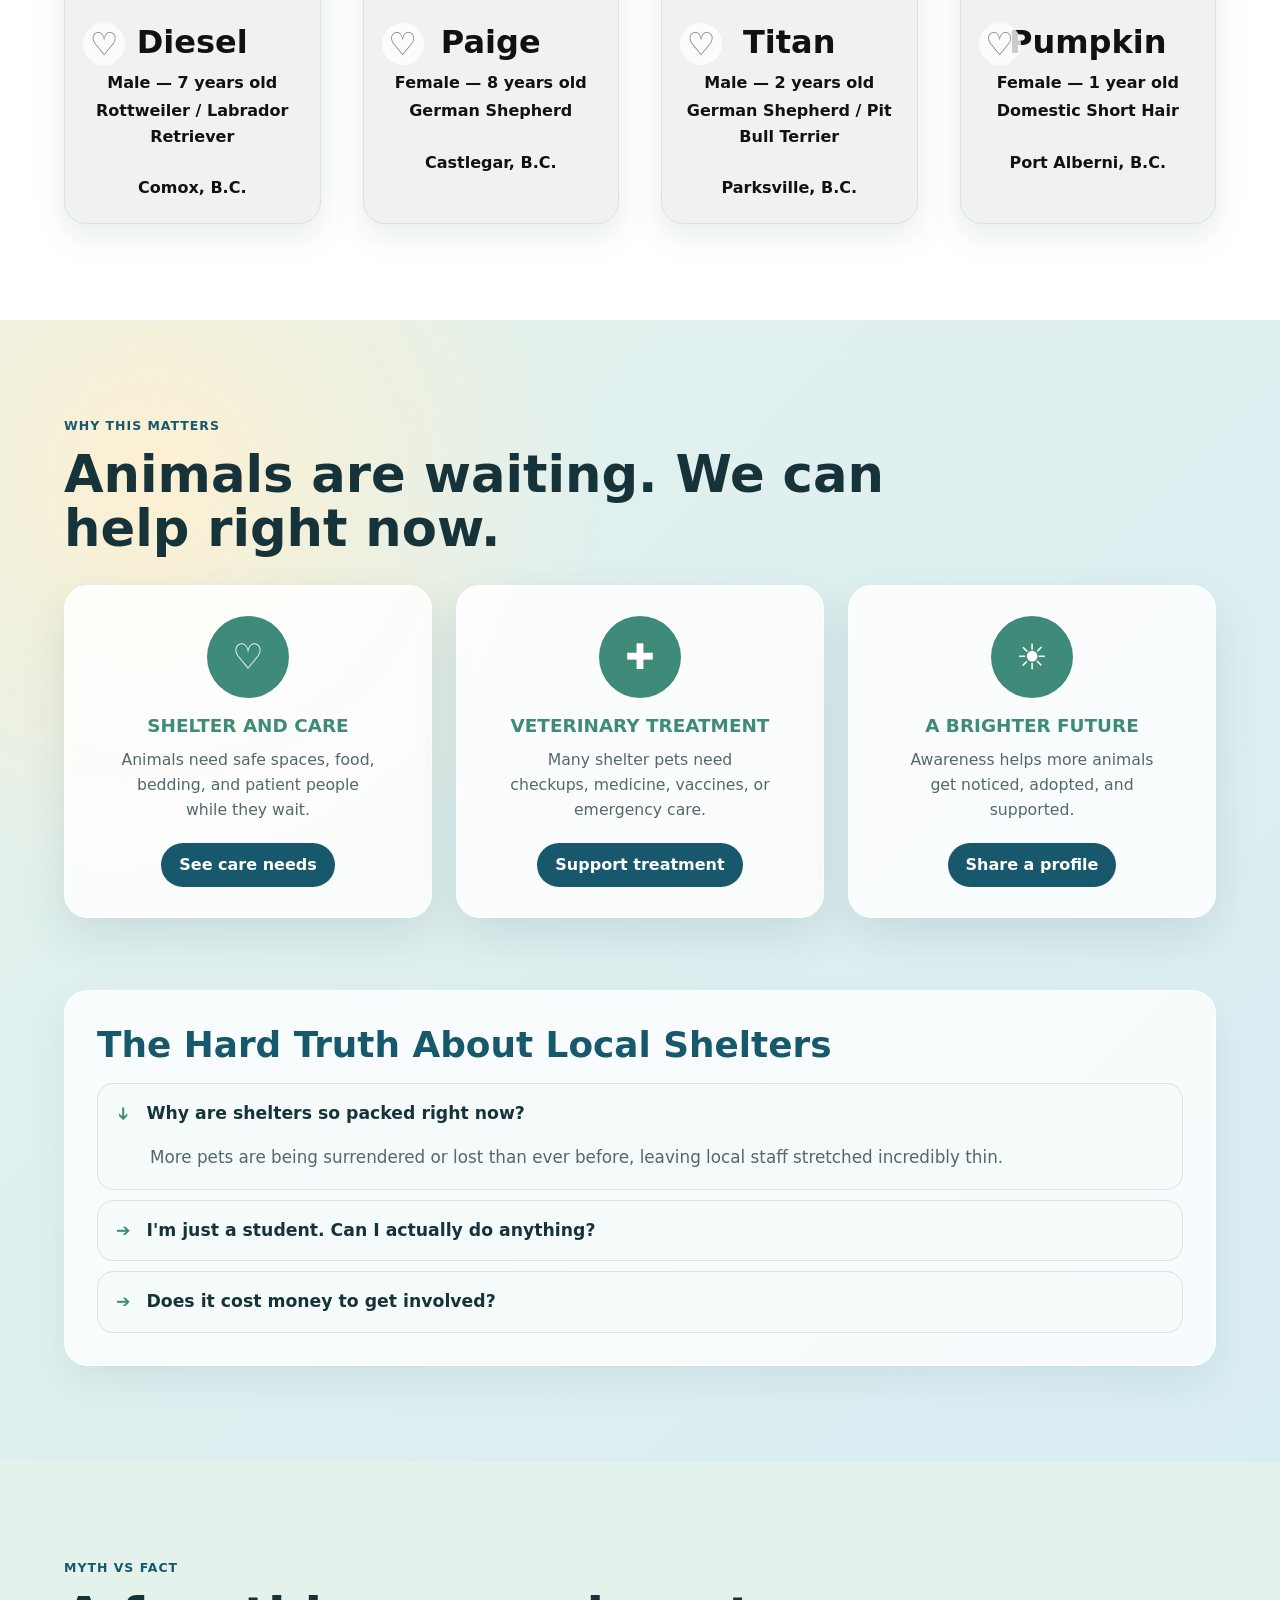
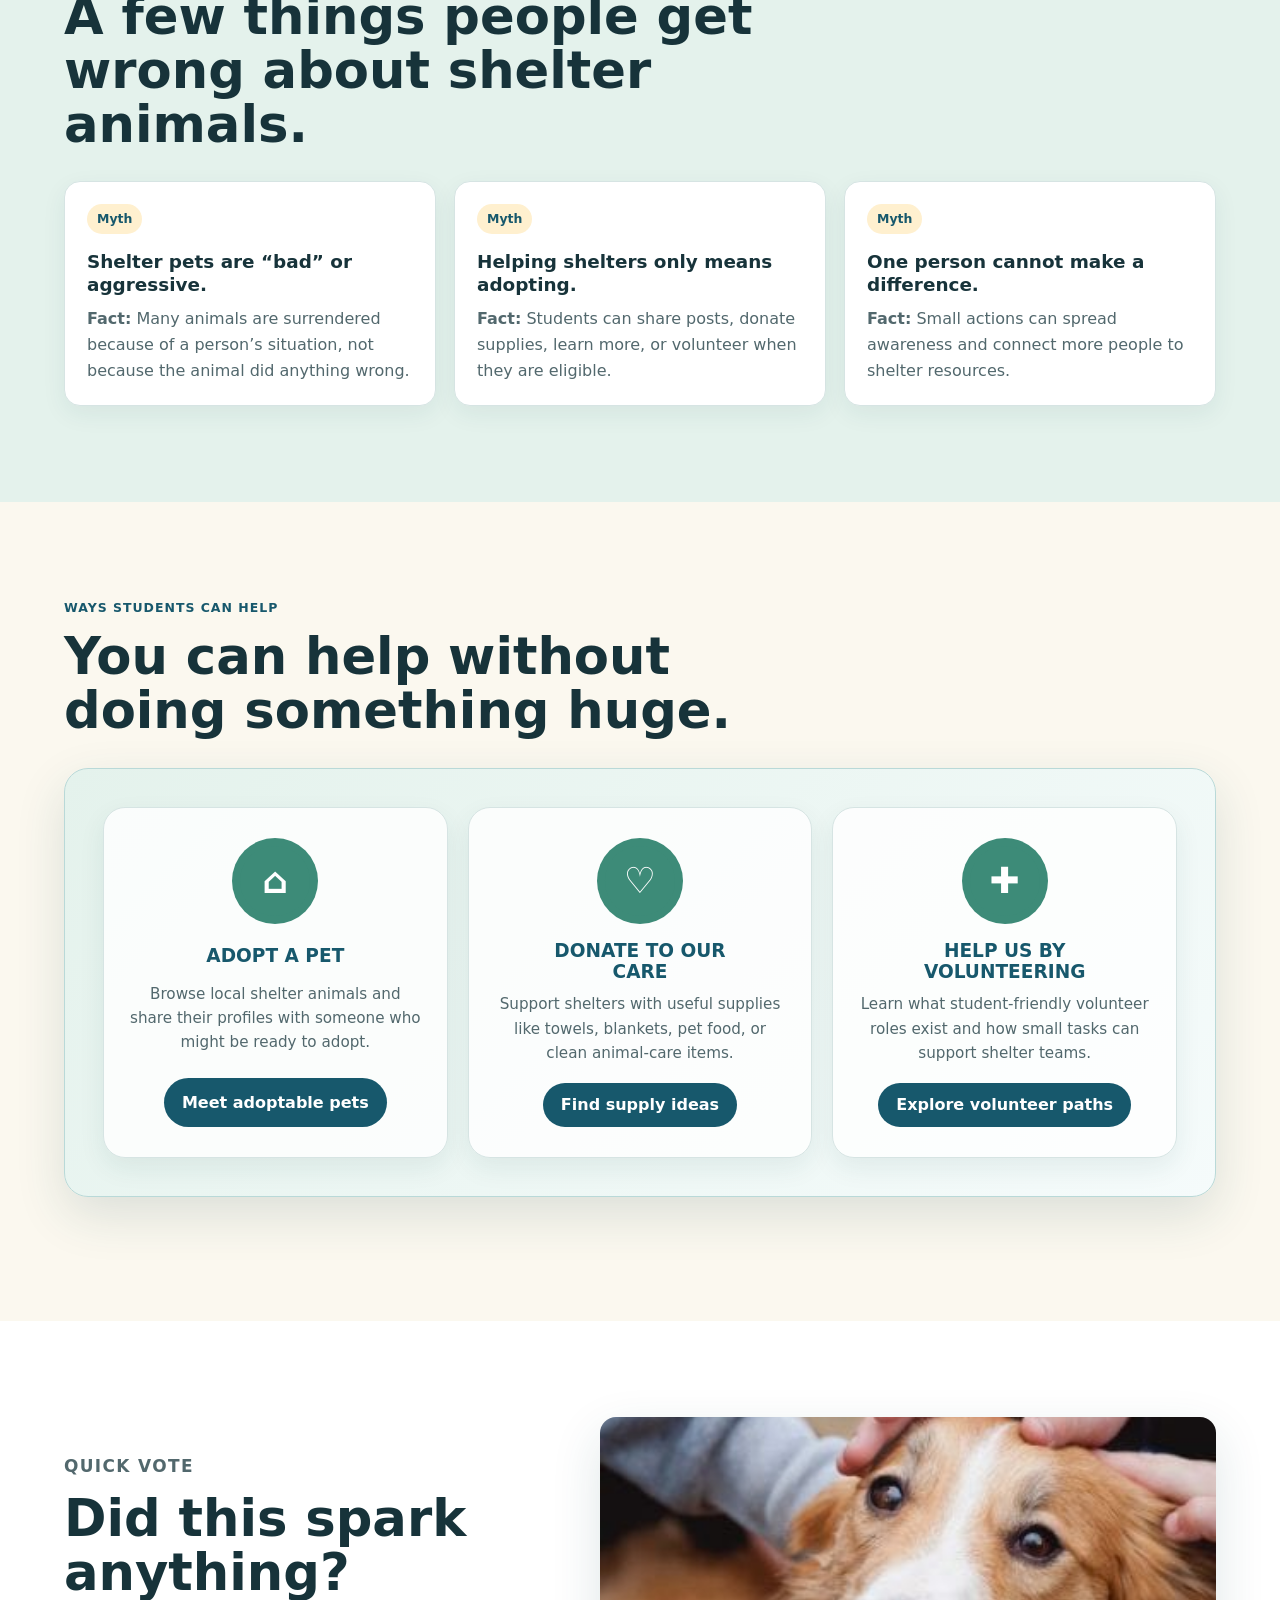
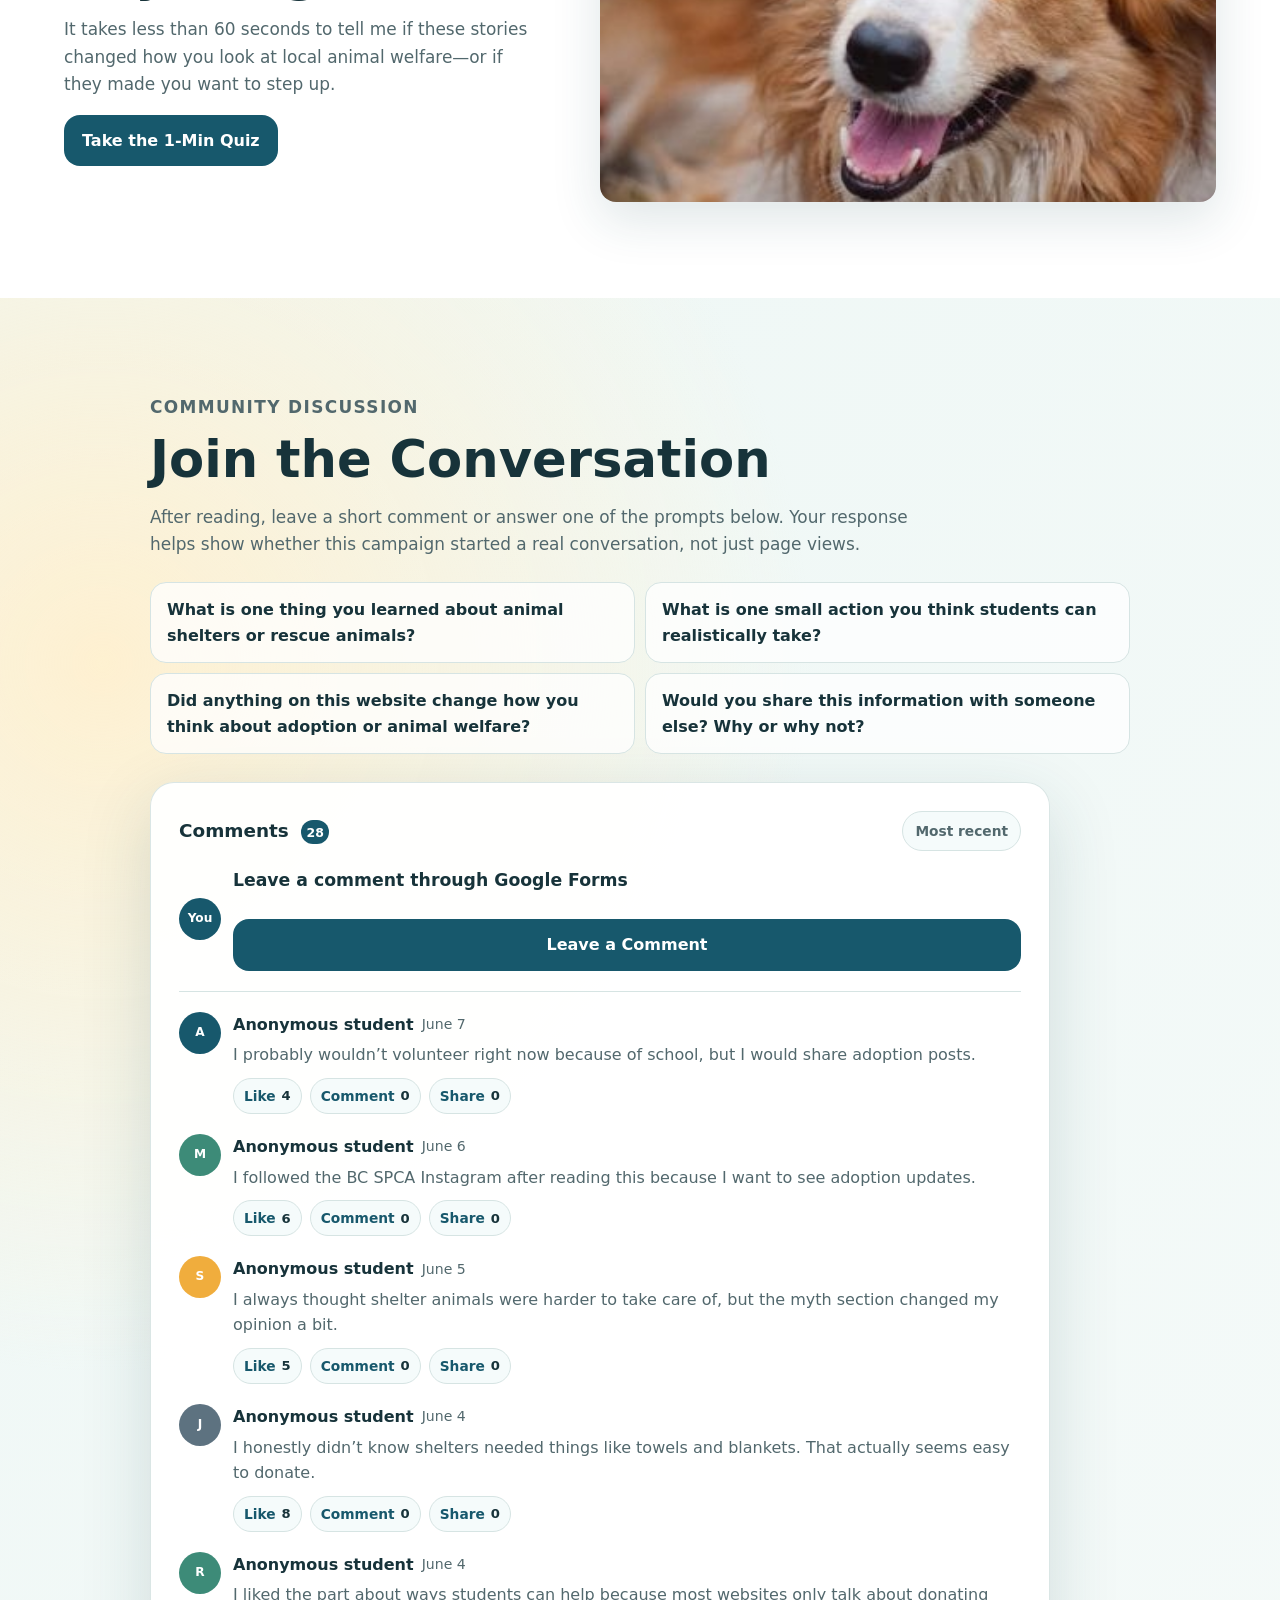
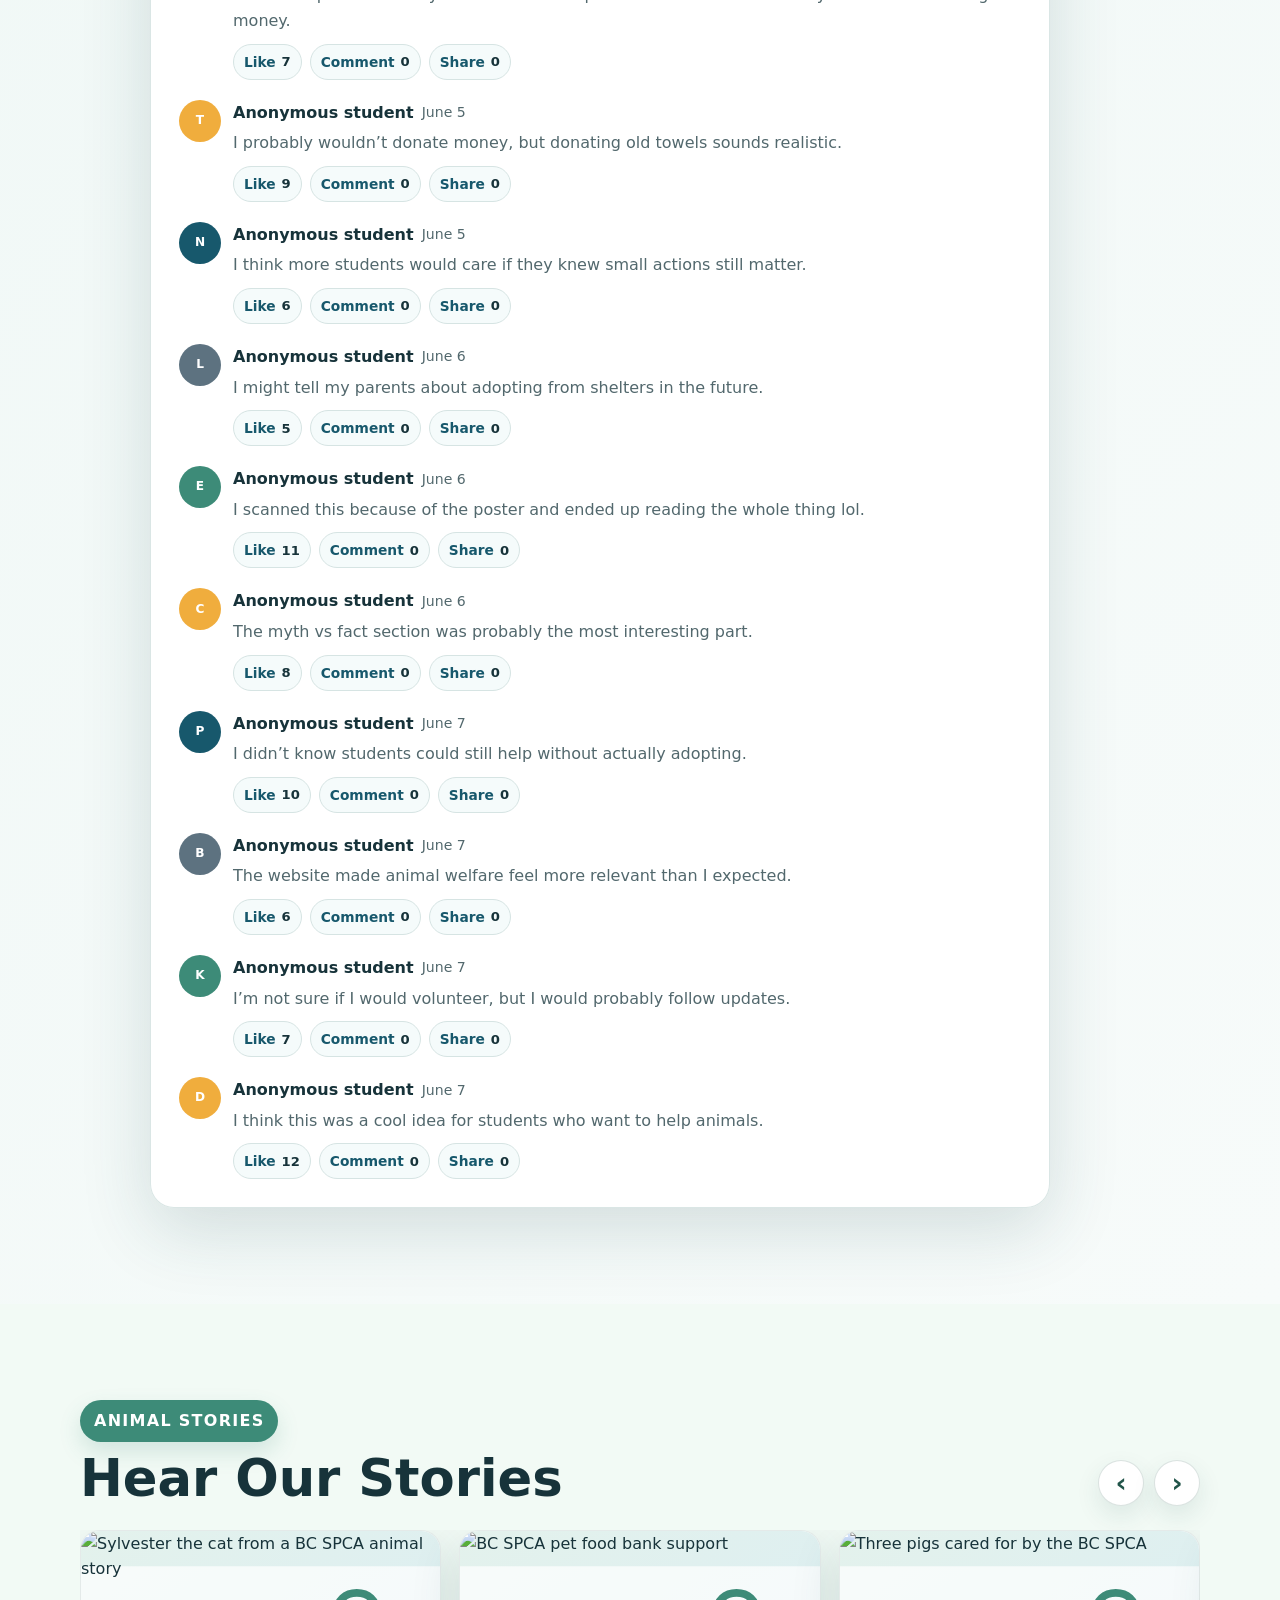
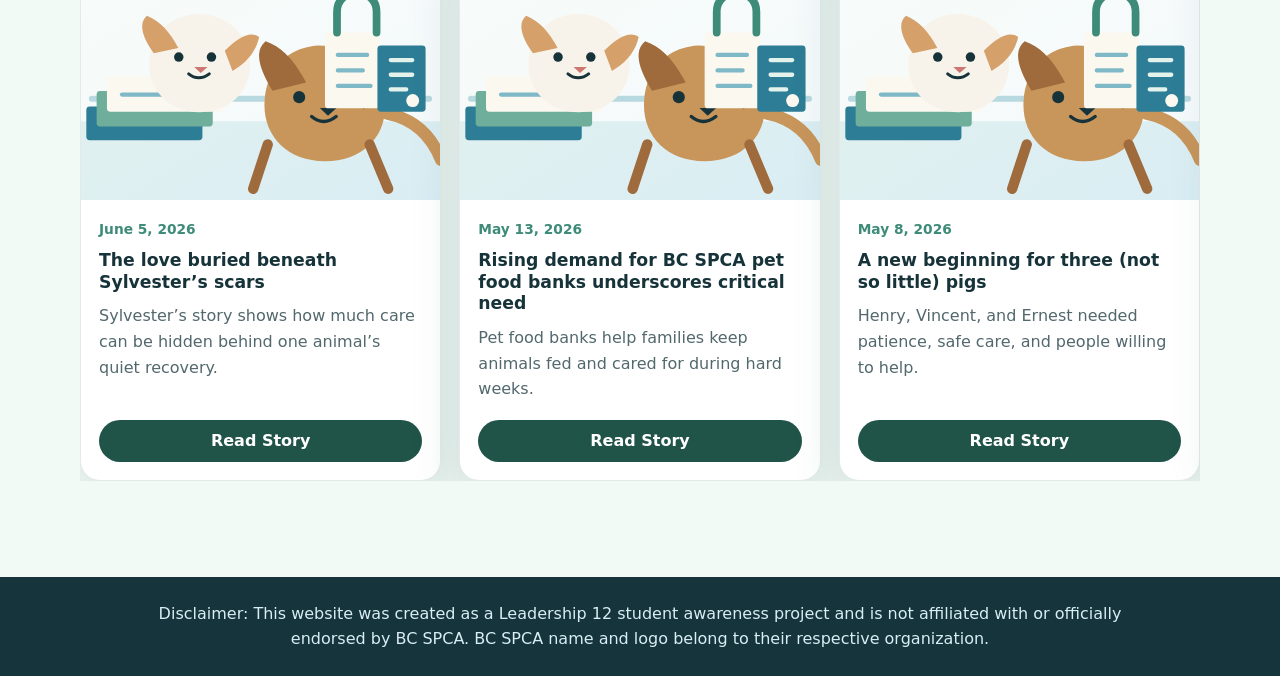
==== commit e89d563f: "website logo update codex commit" ====
--- a/index.html
+++ b/index.html
@@ -90,12 +90,17 @@
   <body>
     <div class="sticky-top">
       <div class="site-disclaimer" role="note">
-        This is a student-created awareness project inspired by / supporting BC SPCA and is NOT an official BC SPCA website.
+        This is a student-created awareness project inspired by BC SPCA and is NOT an official BC SPCA website.
+        Learn more about BC SPCA <a href="https://spca.bc.ca/" target="_blank" rel="noopener">here</a>.
       </div>
 
       <header class="site-header" aria-label="Page header">
-        <a class="brand" href="#top" aria-label="BC SPCA home">
-          <img src="assets/bcspca-logo.jpg" alt="BC SPCA Speaking for Animals" />
+        <a class="brand" href="#top" aria-label="Animal Welfare Non-profit Agency home">
+          <img class="brand-mark" src="assets/animal-welfare-icon.webp" alt="" aria-hidden="true" />
+          <span class="brand-text">
+            <strong>Animal Welfare Non-profit Agency</strong>
+            <small>Inspired by BC SPCA’s mission</small>
+          </span>
         </a>
         <nav aria-label="Main navigation">
           <a href="#pets">ADOPT</a>
--- a/styles.css
+++ b/styles.css
@@ -48,13 +48,27 @@
 }
 
 .site-disclaimer {
-  padding: 8px clamp(18px, 4vw, 56px);
-  color: #f8fbf6;
-  background: var(--deep-green);
-  font-size: 0.88rem;
-  font-weight: 700;
+  padding: 12px clamp(18px, 4vw, 56px);
+  color: #17333a;
+  background: var(--sun);
+  border-bottom: 3px solid var(--deep-green);
+  font-size: clamp(0.9rem, 1.8vw, 1rem);
+  font-weight: 750;
   line-height: 1.35;
   text-align: center;
+  box-shadow: 0 8px 22px rgba(31, 75, 82, 0.12);
+}
+
+.site-disclaimer a {
+  text-decoration: underline;
+  text-decoration-thickness: 2px;
+  text-underline-offset: 3px;
+}
+
+.site-disclaimer a:hover,
+.site-disclaimer a:focus-visible {
+  color: var(--deep-green);
+  outline: none;
 }
 
 .site-header {
@@ -71,14 +85,33 @@
 .brand {
   display: inline-flex;
   align-items: center;
+  gap: 12px;
+  color: var(--ink);
   text-decoration: none;
 }
 
-.brand img {
-  width: clamp(150px, 18vw, 220px);
-  height: auto;
-  background: var(--white);
-  border-radius: 6px;
+.brand-mark {
+  width: 46px;
+  height: 46px;
+  object-fit: contain;
+  border-radius: 8px;
+}
+
+.brand-text {
+  display: grid;
+  gap: 1px;
+  line-height: 1.15;
+}
+
+.brand-text strong {
+  font-size: clamp(1rem, 1.7vw, 1.2rem);
+  font-weight: 950;
+}
+
+.brand-text small {
+  color: var(--muted);
+  font-size: 0.8rem;
+  font-weight: 800;
 }
 
 nav {
@@ -1632,6 +1665,11 @@
 }
 
 @media (max-width: 860px) {
+  .site-disclaimer {
+    padding: 11px 18px;
+    font-size: 0.92rem;
+  }
+
   .site-header {
     align-items: flex-start;
     flex-direction: column;
@@ -1701,12 +1739,27 @@
     padding: 48px 16px;
   }
 
-  .site-header {
-    position: static;
+  .site-disclaimer {
+    padding: 10px 14px;
+    font-size: 0.86rem;
+    line-height: 1.3;
   }
 
   .brand {
     font-size: 0.95rem;
+  }
+
+  .brand-mark {
+    width: 40px;
+    height: 40px;
+  }
+
+  .brand-text strong {
+    font-size: 0.98rem;
+  }
+
+  .brand-text small {
+    font-size: 0.74rem;
   }
 
   nav {
